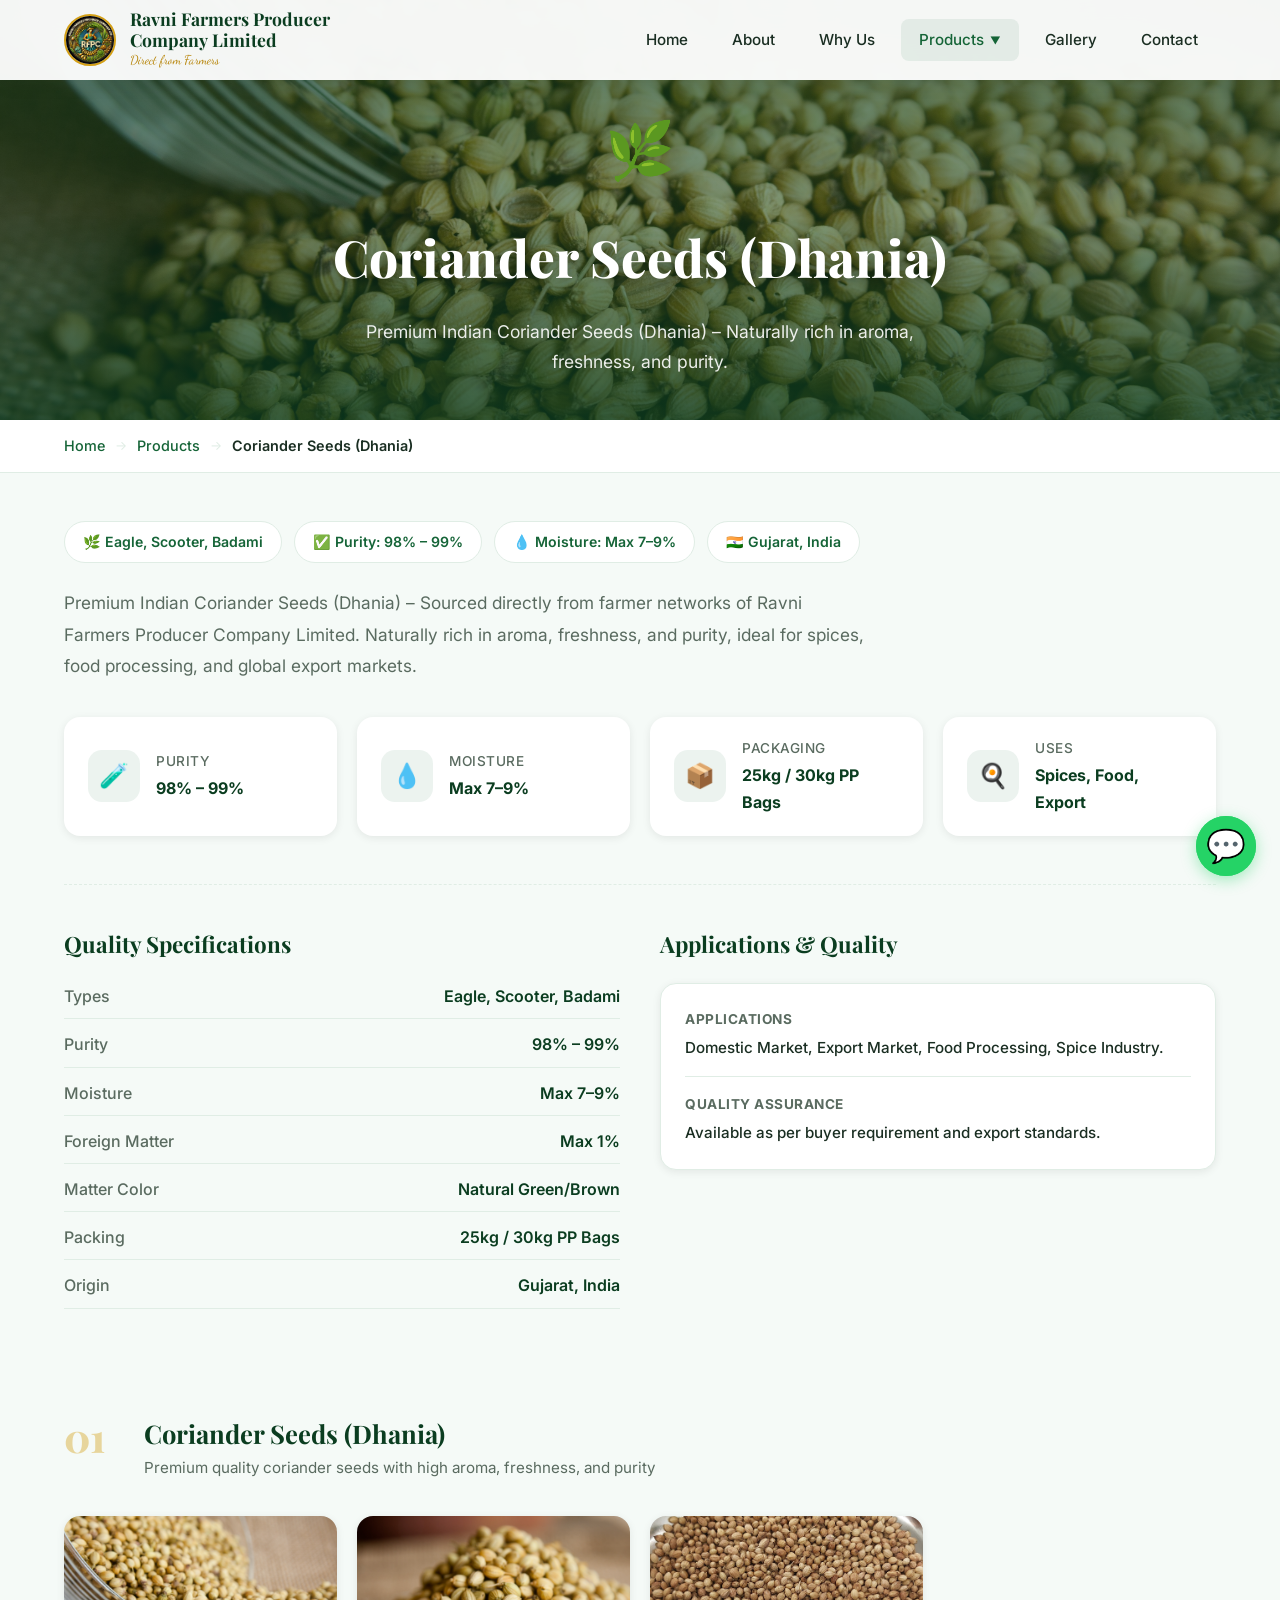
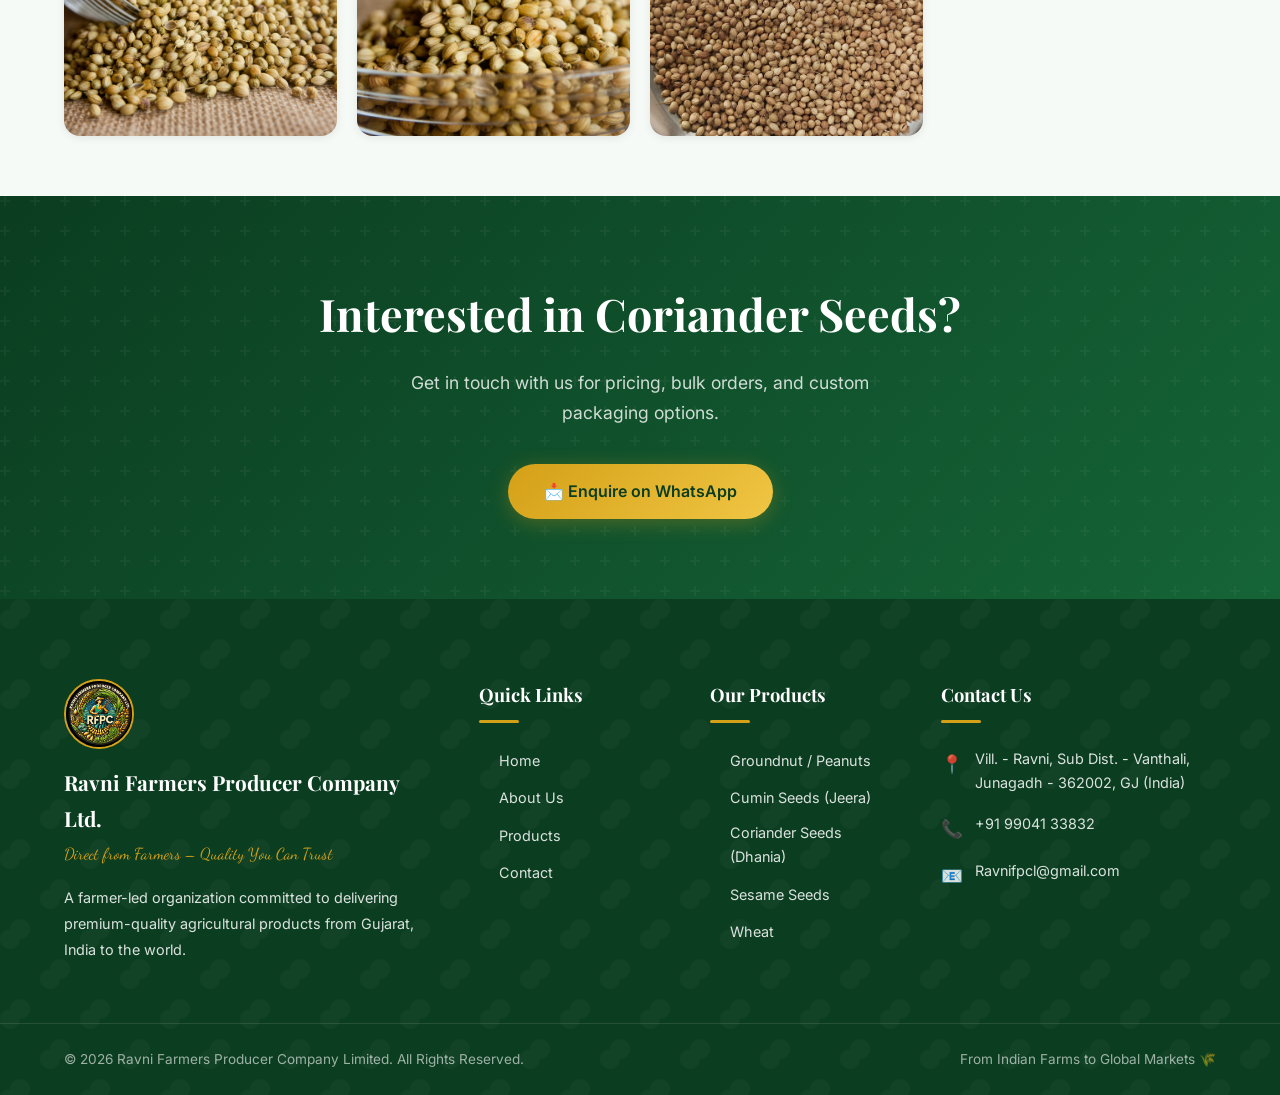
==== products/coriander-seeds.html @ 1e661bf1 "Initial commit" ====
<!DOCTYPE html>
<html lang="en">
<head>
  <meta charset="UTF-8">
  <meta name="viewport" content="width=device-width, initial-scale=1.0">
  <meta name="description" content="Premium Indian Coriander Seeds (Dhania) from Ravni Farmers – Naturally rich in aroma, freshness, and purity. Sourced directly from trusted farmers.">
  <meta name="theme-color" content="#156437">
  <title>Coriander Seeds (Dhania) – RFPC | Ravni Farmers Producer Company</title>
  <link rel="icon" type="image/jpeg" href="../assets/logo.jpeg">
  <link rel="stylesheet" href="../style.css">
</head>
<body>
  <nav class="navbar product-page" id="navbar">
    <div class="container">
      <a href="../index.html" class="nav-brand">
        <img src="../assets/logo.jpeg" alt="RFPC Logo">
        <div class="nav-brand-text">
          <span class="nav-brand-name">Ravni Farmers Producer<br>Company Limited</span>
          <span class="nav-brand-tagline">Direct from Farmers</span>
        </div>
      </a>
      <div class="mobile-overlay"></div>
      <div class="nav-links">
        <a href="../index.html">Home</a>
        <a href="../index.html#about">About</a>
        <a href="../index.html#features">Why Us</a>
        <div class="nav-dropdown">
          <a href="../index.html#products" class="dropdown-trigger active">Products <span class="chevron">▼</span></a>
          <div class="dropdown-menu">
            <a href="groundnut.html">Groundnut / Peanuts</a>
            <a href="cumin-seeds.html">Cumin Seeds (Jeera)</a>
            <a href="coriander-seeds.html">Coriander Seeds (Dhania)</a>
            <a href="sesame-seeds-white.html">Sesame Seeds</a>
            <a href="wheat.html">Wheat</a>
          </div>
        </div>
        <a href="../index.html#gallery">Gallery</a>
        <a href="../index.html#contact">Contact</a>
      </div>
      <div class="hamburger" aria-label="Toggle navigation menu"><span></span><span></span><span></span></div>
    </div>
  </nav>

  <section class="product-hero">
    <img src="../assets/products/WEBSITE RFPC/CORIANDER SEEDS/coriander-166990.jpg" alt="Coriander Seeds">
    <div class="product-hero-overlay"></div>
    <div class="product-hero-content">
      <span class="product-hero-emoji">🌿</span>
      <h1>Coriander Seeds (Dhania)</h1>
      <p>Premium Indian Coriander Seeds (Dhania) – Naturally rich in aroma, freshness, and purity.</p>
    </div>
  </section>

  <div class="breadcrumb"><div class="container"><div class="breadcrumb-list"><a href="../index.html">Home</a><span class="separator">→</span><a href="../index.html#products">Products</a><span class="separator">→</span><span>Coriander Seeds (Dhania)</span></div></div></div>

  <section class="product-detail-info">
    <div class="container">
      <div class="product-detail-specs">
        <span class="spec-badge">🌿 Eagle, Scooter, Badami</span>
        <span class="spec-badge">✅ Purity: 98% – 99%</span>
        <span class="spec-badge">💧 Moisture: Max 7–9%</span>
        <span class="spec-badge">🇮🇳 Gujarat, India</span>
      </div>
      <p class="product-detail-desc">Premium Indian Coriander Seeds (Dhania) – Sourced directly from farmer networks of Ravni Farmers Producer Company Limited. Naturally rich in aroma, freshness, and purity, ideal for spices, food processing, and global export markets.</p>
      <div class="product-detail-meta">
        <div class="meta-item"><div class="meta-icon">🧪</div><div class="meta-text"><strong>Purity</strong><span>98% – 99%</span></div></div>
        <div class="meta-item"><div class="meta-icon">💧</div><div class="meta-text"><strong>Moisture</strong><span>Max 7–9%</span></div></div>
        <div class="meta-item"><div class="meta-icon">📦</div><div class="meta-text"><strong>Packaging</strong><span>25kg / 30kg PP Bags</span></div></div>
        <div class="meta-item"><div class="meta-icon">🍳</div><div class="meta-text"><strong>Uses</strong><span>Spices, Food, Export</span></div></div>
      </div>

      <div class="product-specs-details" style="margin-top: 48px; display: grid; grid-template-columns: repeat(auto-fit, minmax(300px, 1fr)); gap: 40px; border-top: 1.5px dashed var(--clr-cream-dark); padding-top: 40px;">
        <div>
          <h3 style="font-family: var(--ff-heading); color: var(--clr-primary-dark); margin-bottom: 20px; font-size: 1.4rem;">Quality Specifications</h3>
          <ul style="list-style: none; padding: 0; display: flex; flex-direction: column; gap: 12px;">
            <li style="display: flex; justify-content: space-between; border-bottom: 1px solid var(--clr-cream-dark); padding-bottom: 8px;">
              <span style="color: var(--clr-text-light); font-weight: 500;">Types</span>
              <span style="color: var(--clr-primary-dark); font-weight: 600;">Eagle, Scooter, Badami</span>
            </li>
            <li style="display: flex; justify-content: space-between; border-bottom: 1px solid var(--clr-cream-dark); padding-bottom: 8px;">
              <span style="color: var(--clr-text-light); font-weight: 500;">Purity</span>
              <span style="color: var(--clr-primary-dark); font-weight: 600;">98% – 99%</span>
            </li>
            <li style="display: flex; justify-content: space-between; border-bottom: 1px solid var(--clr-cream-dark); padding-bottom: 8px;">
              <span style="color: var(--clr-text-light); font-weight: 500;">Moisture</span>
              <span style="color: var(--clr-primary-dark); font-weight: 600;">Max 7–9%</span>
            </li>
            <li style="display: flex; justify-content: space-between; border-bottom: 1px solid var(--clr-cream-dark); padding-bottom: 8px;">
              <span style="color: var(--clr-text-light); font-weight: 500;">Foreign Matter</span>
              <span style="color: var(--clr-primary-dark); font-weight: 600;">Max 1%</span>
            </li>
            <li style="display: flex; justify-content: space-between; border-bottom: 1px solid var(--clr-cream-dark); padding-bottom: 8px;">
              <span style="color: var(--clr-text-light); font-weight: 500;">Matter Color</span>
              <span style="color: var(--clr-primary-dark); font-weight: 600;">Natural Green/Brown</span>
            </li>
            <li style="display: flex; justify-content: space-between; border-bottom: 1px solid var(--clr-cream-dark); padding-bottom: 8px;">
              <span style="color: var(--clr-text-light); font-weight: 500;">Packing</span>
              <span style="color: var(--clr-primary-dark); font-weight: 600;">25kg / 30kg PP Bags</span>
            </li>
            <li style="display: flex; justify-content: space-between; border-bottom: 1px solid var(--clr-cream-dark); padding-bottom: 8px;">
              <span style="color: var(--clr-text-light); font-weight: 500;">Origin</span>
              <span style="color: var(--clr-primary-dark); font-weight: 600;">Gujarat, India</span>
            </li>
          </ul>
        </div>
        <div>
          <h3 style="font-family: var(--ff-heading); color: var(--clr-primary-dark); margin-bottom: 20px; font-size: 1.4rem;">Applications & Quality</h3>
          <div style="background: var(--clr-white); border-radius: 16px; padding: 24px; box-shadow: var(--shadow-sm); border: 1px solid var(--clr-cream-dark); display: flex; flex-direction: column; gap: 16px;">
            <div>
              <strong style="display: block; font-size: 0.85rem; color: var(--clr-text-light); text-transform: uppercase; letter-spacing: 0.5px; margin-bottom: 6px;">Applications</strong>
              <p style="margin: 0; color: var(--clr-text); font-size: 0.95rem; line-height: 1.5; font-weight: 500;">
                Domestic Market, Export Market, Food Processing, Spice Industry.
              </p>
            </div>
            <div style="border-top: 1px solid var(--clr-cream-dark); padding-top: 16px;">
              <strong style="display: block; font-size: 0.85rem; color: var(--clr-text-light); text-transform: uppercase; letter-spacing: 0.5px; margin-bottom: 6px;">Quality Assurance</strong>
              <p style="margin: 0; color: var(--clr-text); font-size: 0.95rem; line-height: 1.5; font-weight: 500;">
                Available as per buyer requirement and export standards.
              </p>
            </div>
          </div>
        </div>
      </div>
    </div>
  </section>

  <div id="product-types">
    <section class="product-type-section">
      <div class="container">
        <div class="type-header"><div class="type-number">01</div><h3>Coriander Seeds (Dhania) <span>Premium quality coriander seeds with high aroma, freshness, and purity</span></h3></div>
        <div class="type-gallery">
          <div class="gallery-card" onclick="openLightbox(this)"><img src="../assets/products/WEBSITE RFPC/CORIANDER SEEDS/coriander-166990.jpg" alt="Coriander Seeds"><div class="gallery-card-overlay"><span>🔍 View</span></div></div>
          <div class="gallery-card" onclick="openLightbox(this)"><img src="../assets/products/WEBSITE RFPC/CORIANDER SEEDS/coriander-390708.jpg" alt="Coriander Seeds"><div class="gallery-card-overlay"><span>🔍 View</span></div></div>
          <div class="gallery-card" onclick="openLightbox(this)"><img src="../assets/products/WEBSITE RFPC/CORIANDER SEEDS/WhatsApp Image 2025-02-21 at 12.10.29_624143b9.jpg" alt="Coriander Seeds"><div class="gallery-card-overlay"><span>🔍 View</span></div></div>
        </div>
      </div>
    </section>
  </div>

  <section class="product-cta"><div class="container"><h2>Interested in Coriander Seeds?</h2><p>Get in touch with us for pricing, bulk orders, and custom packaging options.</p><a href="https://wa.me/919904133832?text=Hello%2C%0AI'm%20interested%20in%20Coriander%20Seeds.%0APlease%20share%20details.%0AThank%20you!" target="_blank" class="btn btn-gold">📩 Enquire on WhatsApp</a></div></section>

  <footer class="footer"><div class="footer-main"><div class="container"><div class="footer-grid"><div class="footer-brand"><img src="../assets/logo.jpeg" alt="RFPC Logo"><h3>Ravni Farmers Producer Company Ltd.</h3><p class="tagline">Direct from Farmers – Quality You Can Trust</p><p>A farmer-led organization committed to delivering premium-quality agricultural products from Gujarat, India to the world.</p></div><div><h4>Quick Links</h4><ul class="footer-links"><li><a href="../index.html">Home</a></li><li><a href="../index.html#about">About Us</a></li><li><a href="../index.html#products">Products</a></li><li><a href="../index.html#contact">Contact</a></li></ul></div>          <div>
            <h4>Our Products</h4>
            <ul class="footer-links">
              <li><a href="groundnut.html">Groundnut / Peanuts</a></li>
              <li><a href="cumin-seeds.html">Cumin Seeds (Jeera)</a></li>
              <li><a href="coriander-seeds.html">Coriander Seeds (Dhania)</a></li>
              <li><a href="sesame-seeds-white.html">Sesame Seeds</a></li>
              <li><a href="wheat.html">Wheat</a></li>
            </ul>
          </div><div><h4>Contact Us</h4><div class="footer-contact-item"><span class="emoji">📍</span><span>Vill. - Ravni, Sub Dist. - Vanthali,<br>Junagadh - 362002, GJ (India)</span></div><div class="footer-contact-item"><span class="emoji">📞</span><a href="tel:+919904133832">+91 99041 33832</a></div><div class="footer-contact-item"><span class="emoji">📧</span><a href="mailto:Ravnifpcl@gmail.com">Ravnifpcl@gmail.com</a></div></div></div></div></div><div class="footer-bottom"><div class="container"><p>© 2026 Ravni Farmers Producer Company Limited. All Rights Reserved.</p><div class="footer-bottom-links"><a href="../index.html">From Indian Farms to Global Markets 🌾</a></div></div></div></footer>

  <div class="whatsapp-float"><a href="https://wa.me/919904133832?text=Hello%2C%0AWelcome%20to%20RAVNI%20FARMERS%20PRODUCER%20COMPANY%20LIMITED%0AHow%20can%20i%20help%20you%3F" target="_blank" aria-label="Chat on WhatsApp"><span class="whatsapp-pulse"></span>💬<span class="tooltip">Chat with us on WhatsApp!</span></a></div>
  <button class="back-to-top" aria-label="Back to top">↑</button>
  <div class="lightbox" id="lightbox" onclick="closeLightbox(event)"><button class="lightbox-close" onclick="closeLightbox(event)">✕</button><img id="lightbox-img" src="" alt="Product Image"></div>
  <script src="../script.js"></script>
  <script>function openLightbox(card){const img=card.querySelector('img');document.getElementById('lightbox-img').src=img.src;document.getElementById('lightbox').classList.add('active');document.body.style.overflow='hidden';}function closeLightbox(e){if(e.target.id==='lightbox'||e.target.classList.contains('lightbox-close')){document.getElementById('lightbox').classList.remove('active');document.body.style.overflow='';}}document.addEventListener('keydown',(e)=>{if(e.key==='Escape'){document.getElementById('lightbox').classList.remove('active');document.body.style.overflow='';}});</script>
</body>
</html>
---- style.css ----
@import url('https://fonts.googleapis.com/css2?family=Playfair+Display:ital,wght@0,400;0,600;0,700;0,800;1,400;1,600&family=Inter:wght@300;400;500;600;700&family=Dancing+Script:wght@400;500;600;700&display=swap');

:root {

  --clr-primary: #156437;
  --clr-primary-dark: #0B3D20;
  --clr-primary-light: #2E8B57;

  --clr-secondary: #D4A017;
  --clr-secondary-dark: #B8860B;
  --clr-secondary-light: #F0C644;

  --clr-cream: #F5FAF7;
  --clr-cream-dark: #E0EDE5;
  --clr-brown: #3B4A3F;
  --clr-brown-light: #6B7F71;
  --clr-text: #1A2E22;
  --clr-text-light: #5A6B60;
  --clr-white: #ffffff;

  --grad-green: linear-gradient(135deg, #156437 0%, #2E8B57 50%, #3DAA6D 100%);
  --grad-gold: linear-gradient(135deg, #D4A017 0%, #F0C644 100%);
  --grad-hero: linear-gradient(180deg, rgba(5,30,15,0.55) 0%, rgba(5,30,15,0.18) 40%, rgba(5,30,15,0.60) 100%);
  --grad-dark: linear-gradient(135deg, #0B3D20 0%, #156437 100%);

  --shadow-sm: 0 2px 8px rgba(0, 0, 0, 0.08);
  --shadow-md: 0 4px 20px rgba(0, 0, 0, 0.12);
  --shadow-lg: 0 8px 40px rgba(0, 0, 0, 0.15);
  --shadow-gold: 0 4px 20px rgba(212, 160, 23, 0.3);

  --ff-heading: 'Playfair Display', Georgia, serif;
  --ff-body: 'Inter', system-ui, sans-serif;
  --ff-script: 'Dancing Script', cursive;

  --ease-out: cubic-bezier(0.25, 0.46, 0.45, 0.94);
  --ease-spring: cubic-bezier(0.68, -0.55, 0.27, 1.55);

  --section-py: 100px;
  --container-max: 1200px;
}

*,
*::before,
*::after {
  margin: 0;
  padding: 0;
  box-sizing: border-box;
}

html {
  scroll-behavior: smooth;
  scroll-padding-top: 80px;
}

body {
  font-family: var(--ff-body);
  color: var(--clr-text);
  background-color: var(--clr-cream);
  line-height: 1.7;
  overflow-x: hidden;
  -webkit-font-smoothing: antialiased;
}

img {
  max-width: 100%;
  display: block;
}

a {
  text-decoration: none;
  color: inherit;
}

ul {
  list-style: none;
}

.container {
  max-width: var(--container-max);
  margin: 0 auto;
  padding: 0 24px;
}

.section-label {
  font-family: var(--ff-script);
  font-size: 1.25rem;
  color: var(--clr-secondary-dark);
  display: block;
  margin-bottom: 8px;
  letter-spacing: 1px;
}

.section-title {
  font-family: var(--ff-heading);
  font-size: clamp(2rem, 4vw, 3rem);
  color: var(--clr-primary-dark);
  line-height: 1.2;
  margin-bottom: 16px;
}

.section-subtitle {
  font-size: 1.1rem;
  color: var(--clr-text-light);
  max-width: 650px;
  margin: 0 auto 48px;
}

.text-center {
  text-align: center;
}

.btn {
  display: inline-flex;
  align-items: center;
  gap: 10px;
  padding: 14px 36px;
  border-radius: 50px;
  font-family: var(--ff-body);
  font-weight: 600;
  font-size: 1rem;
  cursor: pointer;
  border: none;
  transition: all 0.4s var(--ease-out);
  position: relative;
  overflow: hidden;
}

.btn::before {
  content: '';
  position: absolute;
  inset: 0;
  background: rgba(255, 255, 255, 0.15);
  transform: translateX(-100%);
  transition: transform 0.5s var(--ease-out);
}

.btn:hover::before {
  transform: translateX(0);
}

.btn-primary {
  background: var(--grad-green);
  color: var(--clr-white);
  box-shadow: 0 4px 15px rgba(21, 100, 55, 0.35);
}

.btn-primary:hover {
  transform: translateY(-3px);
  box-shadow: 0 8px 25px rgba(21, 100, 55, 0.45);
}

.btn-secondary {
  background: transparent;
  color: var(--clr-white);
  border: 2px solid rgba(255, 255, 255, 0.8);
}

.btn-secondary:hover {
  background: var(--clr-white);
  color: var(--clr-primary);
  transform: translateY(-3px);
}

.btn-gold {
  background: var(--grad-gold);
  color: var(--clr-primary-dark);
  box-shadow: var(--shadow-gold);
}

.btn-gold:hover {
  transform: translateY(-3px);
  box-shadow: 0 8px 30px rgba(212, 160, 23, 0.5);
}

@keyframes fadeInUp {
  from { opacity: 0; transform: translateY(40px); }
  to { opacity: 1; transform: translateY(0); }
}

@keyframes fadeInLeft {
  from { opacity: 0; transform: translateX(-40px); }
  to { opacity: 1; transform: translateX(0); }
}

@keyframes fadeInRight {
  from { opacity: 0; transform: translateX(40px); }
  to { opacity: 1; transform: translateX(0); }
}

@keyframes scaleIn {
  from { opacity: 0; transform: scale(0.85); }
  to { opacity: 1; transform: scale(1); }
}

@keyframes float {
  0%, 100% { transform: translateY(0); }
  50% { transform: translateY(-10px); }
}

@keyframes shimmer {
  0% { left: -100%; }
  100% { left: 200%; }
}

@keyframes pulse {
  0%, 100% { transform: scale(1); }
  50% { transform: scale(1.05); }
}

@keyframes slideDown {
  from { opacity: 0; transform: translateY(-20px); }
  to { opacity: 1; transform: translateY(0); }
}

@keyframes grain {
  0% { background-position: 0 0; }
  100% { background-position: 200px 200px; }
}

.reveal {
  opacity: 0;
  transform: translateY(40px);
  transition: all 0.8s var(--ease-out);
}

.reveal.active {
  opacity: 1;
  transform: translateY(0);
}

.reveal-left {
  opacity: 0;
  transform: translateX(-40px);
  transition: all 0.8s var(--ease-out);
}

.reveal-left.active {
  opacity: 1;
  transform: translateX(0);
}

.reveal-right {
  opacity: 0;
  transform: translateX(40px);
  transition: all 0.8s var(--ease-out);
}

.reveal-right.active {
  opacity: 1;
  transform: translateX(0);
}

#preloader {
  position: fixed;
  inset: 0;
  background: var(--clr-cream);
  display: flex;
  flex-direction: column;
  align-items: center;
  justify-content: center;
  z-index: 10000;
  transition: opacity 0.6s, visibility 0.6s;
}

#preloader.hidden {
  opacity: 0;
  visibility: hidden;
}

.preloader-logo {
  width: 100px;
  height: 100px;
  border-radius: 50%;
  animation: pulse 1.5s infinite;
  margin-bottom: 24px;
}

.preloader-text {
  font-family: var(--ff-heading);
  color: var(--clr-primary);
  font-size: 1.3rem;
  letter-spacing: 2px;
}

.preloader-bar {
  width: 200px;
  height: 4px;
  background: var(--clr-cream-dark);
  border-radius: 2px;
  margin-top: 16px;
  overflow: hidden;
}

.preloader-bar::after {
  content: '';
  display: block;
  width: 60%;
  height: 100%;
  background: var(--grad-green);
  border-radius: 2px;
  animation: loading 1.2s ease-in-out infinite;
}

@keyframes loading {
  0% { transform: translateX(-100%); }
  100% { transform: translateX(250%); }
}

.navbar {
  position: fixed;
  top: 0;
  left: 0;
  right: 0;
  z-index: 1000;
  padding: 16px 0;
  transition: all 0.4s var(--ease-out);
  background: transparent;
}

.navbar.scrolled {
  background: rgba(255, 255, 255, 0.95);
  backdrop-filter: blur(20px);
  -webkit-backdrop-filter: blur(20px);
  box-shadow: 0 2px 20px rgba(0, 0, 0, 0.08);
  padding: 8px 0;
}

.navbar .container {
  display: flex;
  align-items: center;
  justify-content: space-between;
}

.nav-brand {
  display: flex;
  align-items: center;
  gap: 14px;
  z-index: 2;
}

.nav-brand img {
  width: 52px;
  height: 52px;
  border-radius: 50%;
  border: 2px solid var(--clr-secondary);
  transition: transform 0.3s;
}

.nav-brand:hover img {
  transform: rotate(10deg) scale(1.05);
}

.nav-brand-text {
  display: flex;
  flex-direction: column;
}

.nav-brand-name {
  font-family: var(--ff-heading);
  font-weight: 700;
  font-size: 1.1rem;
  line-height: 1.2;
  color: var(--clr-white);
  transition: color 0.4s;
}

.navbar.scrolled .nav-brand-name {
  color: var(--clr-primary-dark);
}

.nav-brand-tagline {
  font-family: var(--ff-script);
  font-size: 0.8rem;
  color: var(--clr-secondary-light);
  transition: color 0.4s;
}

.navbar.scrolled .nav-brand-tagline {
  color: var(--clr-secondary-dark);
}

.nav-links {
  display: flex;
  align-items: center;
  gap: 8px;
}

.nav-links a {
  font-weight: 500;
  font-size: 0.95rem;
  padding: 8px 18px;
  border-radius: 8px;
  color: rgba(255, 255, 255, 0.9);
  transition: all 0.3s;
  position: relative;
}

.navbar.scrolled .nav-links a {
  color: var(--clr-text);
}

.nav-links a:hover,
.nav-links a.active {
  color: var(--clr-white);
  background: rgba(255, 255, 255, 0.15);
}

.navbar.scrolled .nav-links a:hover,
.navbar.scrolled .nav-links a.active {
  color: var(--clr-primary);
  background: rgba(21, 100, 55, 0.08);
}

/* Navigation Dropdown styling */
.nav-dropdown {
  position: relative;
  display: inline-block;
}

.nav-dropdown .dropdown-trigger {
  display: flex;
  align-items: center;
  gap: 6px;
  cursor: pointer;
}

.nav-dropdown .chevron {
  font-size: 0.65rem;
  transition: transform 0.3s var(--ease-out);
  display: inline-block;
  margin-top: 1px;
}

.nav-dropdown:hover .chevron {
  transform: rotate(180deg);
}

.dropdown-menu {
  position: absolute;
  top: 100%;
  left: 50%;
  transform: translateX(-50%) translateY(15px);
  background: var(--clr-white);
  min-width: 240px;
  border-radius: 12px;
  box-shadow: var(--shadow-lg);
  padding: 10px 8px;
  opacity: 0;
  visibility: hidden;
  pointer-events: none;
  transition: all 0.3s var(--ease-out);
  z-index: 1010;
  border: 1px solid var(--clr-cream-dark);
}

.dropdown-menu::before {
  content: '';
  position: absolute;
  top: -6px;
  left: 50%;
  transform: translateX(-50%) rotate(45deg);
  width: 10px;
  height: 10px;
  background: var(--clr-white);
  border-left: 1px solid var(--clr-cream-dark);
  border-top: 1px solid var(--clr-cream-dark);
}

.nav-dropdown:hover .dropdown-menu {
  opacity: 1;
  visibility: visible;
  pointer-events: auto;
  transform: translateX(-50%) translateY(6px);
}

.dropdown-menu a {
  display: block !important;
  width: 100% !important;
  padding: 10px 16px !important;
  color: var(--clr-text) !important;
  font-size: 0.9rem !important;
  font-weight: 500 !important;
  text-align: left !important;
  border-radius: 8px !important;
  background: transparent !important;
  transition: all 0.2s !important;
}

.dropdown-menu a:hover {
  color: var(--clr-primary) !important;
  background: rgba(21, 100, 55, 0.06) !important;
}

.nav-cta {
  margin-left: 8px;
}

.nav-cta .btn {
  padding: 10px 24px;
  font-size: 0.9rem;
}

.hamburger {
  display: none;
  flex-direction: column;
  gap: 6px;
  cursor: pointer;
  z-index: 2;
  padding: 8px;
}

.hamburger span {
  width: 28px;
  height: 2.5px;
  background: var(--clr-white);
  border-radius: 2px;
  transition: all 0.4s var(--ease-out);
}

.navbar.scrolled .hamburger span {
  background: var(--clr-primary-dark);
}

.hamburger.active span:nth-child(1) {
  transform: translateY(8.5px) rotate(45deg);
}

.hamburger.active span:nth-child(2) {
  opacity: 0;
  transform: translateX(-10px);
}

.hamburger.active span:nth-child(3) {
  transform: translateY(-8.5px) rotate(-45deg);
}

.hero {
  position: relative;
  height: 100vh;
  min-height: 700px;
  overflow: hidden;
}

.hero-slider {
  position: absolute;
  inset: 0;
}

.hero-slide {
  position: absolute;
  inset: 0;
  opacity: 0;
  transition: opacity 1.2s ease-in-out;
}

.hero-slide.active {
  opacity: 1;
}

.hero-slide img {
  width: 100%;
  height: 100%;
  object-fit: cover;
  transform: scale(1);
  transition: transform 8s ease-out;
}

.hero-slide.active img {
  transform: scale(1.08);
}

.hero-overlay {
  position: absolute;
  inset: 0;
  background: var(--grad-hero);
  z-index: 1;
}

.hero-overlay::after {
  content: '';
  position: absolute;
  inset: 0;
  opacity: 0.03;
  background-image: url("data:image/svg+xml,%3Csvg viewBox='0 0 256 256' xmlns='http://www.w3.org/2000/svg'%3E%3Cfilter id='noise'%3E%3CfeTurbulence type='fractalNoise' baseFrequency='0.9' numOctaves='4' stitchTiles='stitch'/%3E%3C/filter%3E%3Crect width='100%25' height='100%25' filter='url(%23noise)'/%3E%3C/svg%3E");
}

.hero-content {
  position: relative;
  z-index: 2;
  height: 100%;
  display: flex;
  flex-direction: column;
  align-items: center;
  justify-content: center;
  text-align: center;
  color: var(--clr-white);
  padding: 0 24px;
}

.hero-badge {
  display: inline-flex;
  align-items: center;
  gap: 8px;
  background: rgba(255, 255, 255, 0.12);
  backdrop-filter: blur(10px);
  padding: 8px 20px;
  border-radius: 50px;
  font-size: 0.9rem;
  font-weight: 500;
  margin-bottom: 28px;
  border: 1px solid rgba(255, 255, 255, 0.2);
  animation: fadeInUp 1s var(--ease-out) 0.3s both;
}

.hero-badge .dot {
  width: 8px;
  height: 8px;
  background: var(--clr-secondary);
  border-radius: 50%;
  animation: pulse 2s infinite;
}

.hero h1 {
  font-family: var(--ff-heading);
  font-size: clamp(2.5rem, 6vw, 4.5rem);
  font-weight: 800;
  line-height: 1.1;
  margin-bottom: 20px;
  animation: fadeInUp 1s var(--ease-out) 0.5s both;
  text-shadow: 2px 4px 12px rgba(0,0,0,0.3);
}

.hero h1 .highlight {
  color: var(--clr-secondary-light);
  display: block;
}

.hero-tagline {
  font-family: var(--ff-script);
  font-size: clamp(1.3rem, 3vw, 2rem);
  color: var(--clr-secondary-light);
  margin-bottom: 12px;
  animation: fadeInUp 1s var(--ease-out) 0.7s both;
}

.hero-desc {
  font-size: 1.15rem;
  max-width: 600px;
  margin: 0 auto 36px;
  opacity: 0.9;
  line-height: 1.7;
  animation: fadeInUp 1s var(--ease-out) 0.9s both;
}

.hero-buttons {
  display: flex;
  gap: 16px;
  flex-wrap: wrap;
  justify-content: center;
  animation: fadeInUp 1s var(--ease-out) 1.1s both;
}

.hero-dots {
  position: absolute;
  bottom: 40px;
  left: 50%;
  transform: translateX(-50%);
  display: flex;
  gap: 12px;
  z-index: 3;
}

.hero-dot {
  width: 12px;
  height: 12px;
  border-radius: 50%;
  background: rgba(255, 255, 255, 0.4);
  cursor: pointer;
  transition: all 0.4s;
  border: none;
}

.hero-dot.active {
  background: var(--clr-secondary);
  transform: scale(1.3);
  box-shadow: 0 0 12px rgba(212, 160, 23, 0.6);
}

.scroll-indicator {
  position: absolute;
  bottom: 90px;
  left: 50%;
  transform: translateX(-50%);
  z-index: 3;
  display: flex;
  flex-direction: column;
  align-items: center;
  gap: 8px;
  color: rgba(255, 255, 255, 0.7);
  font-size: 0.8rem;
  letter-spacing: 2px;
  text-transform: uppercase;
  animation: fadeInUp 1s var(--ease-out) 1.4s both;
}

.scroll-mouse {
  width: 26px;
  height: 42px;
  border: 2px solid rgba(255, 255, 255, 0.5);
  border-radius: 13px;
  position: relative;
}

.scroll-mouse::after {
  content: '';
  position: absolute;
  top: 8px;
  left: 50%;
  transform: translateX(-50%);
  width: 4px;
  height: 8px;
  background: var(--clr-secondary);
  border-radius: 2px;
  animation: scrollAnim 2s infinite;
}

@keyframes scrollAnim {
  0% { opacity: 1; transform: translateX(-50%) translateY(0); }
  100% { opacity: 0; transform: translateX(-50%) translateY(16px); }
}

.stats-bar {
  background: var(--clr-white);
  padding: 40px 0;
  margin-top: -60px;
  position: relative;
  z-index: 10;
  border-radius: 20px;
  max-width: 1000px;
  margin-left: auto;
  margin-right: auto;
  box-shadow: var(--shadow-lg);
}

.stats-grid {
  display: grid;
  grid-template-columns: repeat(4, 1fr);
  gap: 24px;
  text-align: center;
}

.stat-item {
  padding: 20px;
  position: relative;
}

.stat-item:not(:last-child)::after {
  content: '';
  position: absolute;
  right: 0;
  top: 20%;
  height: 60%;
  width: 1px;
  background: linear-gradient(to bottom, transparent, var(--clr-cream-dark), transparent);
}

.stat-icon {
  font-size: 2rem;
  margin-bottom: 8px;
  display: block;
}

.stat-number {
  font-family: var(--ff-heading);
  font-size: 2.5rem;
  font-weight: 800;
  color: var(--clr-primary);
  line-height: 1;
  margin-bottom: 4px;
}

.stat-label {
  font-size: 0.9rem;
  color: var(--clr-text-light);
  font-weight: 500;
}

.about {
  padding: var(--section-py) 0;
  background: var(--clr-cream);
  position: relative;
  overflow: hidden;
}

.about::before {
  content: '';
  position: absolute;
  top: -100px;
  right: -100px;
  width: 400px;
  height: 400px;
  background: radial-gradient(circle, rgba(212, 160, 23, 0.06) 0%, transparent 70%);
  border-radius: 50%;
}

.about-grid {
  display: grid;
  grid-template-columns: 1fr 1fr;
  gap: 60px;
  align-items: center;
}

.about-images {
  position: relative;
}

.about-img-main {
  border-radius: 20px;
  overflow: hidden;
  box-shadow: var(--shadow-lg);
  position: relative;
}

.about-img-main img {
  width: 100%;
  height: 400px;
  object-fit: cover;
  transition: transform 0.6s var(--ease-out);
}

.about-img-main:hover img {
  transform: scale(1.05);
}

.about-img-secondary {
  position: absolute;
  bottom: -30px;
  right: -30px;
  width: 200px;
  border-radius: 16px;
  overflow: hidden;
  box-shadow: var(--shadow-lg);
  border: 4px solid var(--clr-white);
}

.about-img-secondary img {
  width: 100%;
  height: 160px;
  object-fit: cover;
}

.about-badge {
  position: absolute;
  top: -20px;
  left: -20px;
  background: var(--grad-gold);
  color: var(--clr-primary-dark);
  padding: 16px 24px;
  border-radius: 16px;
  font-family: var(--ff-heading);
  font-weight: 700;
  font-size: 1.1rem;
  box-shadow: var(--shadow-gold);
  animation: float 4s ease-in-out infinite;
  z-index: 2;
}

.about-badge span {
  display: block;
  font-family: var(--ff-body);
  font-size: 0.75rem;
  font-weight: 500;
  margin-top: 2px;
}

.about-content .section-label {
  text-align: left;
}

.about-content .section-title {
  text-align: left;
}

.about-text {
  color: var(--clr-text-light);
  margin-bottom: 28px;
  font-size: 1.05rem;
}

.about-highlights {
  display: grid;
  grid-template-columns: 1fr 1fr;
  gap: 16px;
  margin-bottom: 36px;
}

.about-highlight-item {
  display: flex;
  align-items: center;
  gap: 12px;
  padding: 14px 16px;
  border-radius: 12px;
  background: var(--clr-white);
  box-shadow: var(--shadow-sm);
  transition: all 0.3s;
}

.about-highlight-item:hover {
  box-shadow: var(--shadow-md);
  transform: translateY(-2px);
}

.about-highlight-item .icon {
  width: 44px;
  height: 44px;
  border-radius: 10px;
  background: rgba(21, 100, 55, 0.08);
  display: flex;
  align-items: center;
  justify-content: center;
  font-size: 1.3rem;
  flex-shrink: 0;
}

.about-highlight-item .text {
  font-weight: 600;
  font-size: 0.9rem;
  color: var(--clr-text);
  line-height: 1.3;
}

.features {
  padding: var(--section-py) 0;
  background: var(--grad-dark);
  position: relative;
  overflow: hidden;
}

.features::before {
  content: '';
  position: absolute;
  inset: 0;
  opacity: 0.04;
  background-image: url("data:image/svg+xml,%3Csvg width='60' height='60' viewBox='0 0 60 60' xmlns='http://www.w3.org/2000/svg'%3E%3Cg fill='none' fill-rule='evenodd'%3E%3Cg fill='%23ffffff' fill-opacity='1'%3E%3Cpath d='M36 34v-4h-2v4h-4v2h4v4h2v-4h4v-2h-4zm0-30V0h-2v4h-4v2h4v4h2V6h4V4h-4zM6 34v-4H4v4H0v2h4v4h2v-4h4v-2H6zM6 4V0H4v4H0v2h4v4h2V6h4V4H6z'/%3E%3C/g%3E%3C/g%3E%3C/svg%3E");
}

.features .section-label {
  color: var(--clr-secondary-light);
}

.features .section-title {
  color: var(--clr-white);
}

.features .section-subtitle {
  color: rgba(255, 255, 255, 0.7);
}

.features-grid {
  display: grid;
  grid-template-columns: repeat(3, 1fr);
  gap: 28px;
}

.feature-card {
  background: rgba(255, 255, 255, 0.06);
  border: 1px solid rgba(255, 255, 255, 0.1);
  border-radius: 20px;
  padding: 40px 32px;
  backdrop-filter: blur(10px);
  transition: all 0.5s var(--ease-out);
  position: relative;
  overflow: hidden;
}

.feature-card::before {
  content: '';
  position: absolute;
  top: 0;
  left: -100%;
  width: 100%;
  height: 100%;
  background: linear-gradient(90deg, transparent, rgba(255, 255, 255, 0.05), transparent);
  transition: left 0.6s;
}

.feature-card:hover::before {
  left: 100%;
}

.feature-card:hover {
  background: rgba(255, 255, 255, 0.12);
  transform: translateY(-8px);
  border-color: rgba(212, 160, 23, 0.3);
  box-shadow: 0 20px 40px rgba(0, 0, 0, 0.3);
}

.feature-icon {
  width: 70px;
  height: 70px;
  border-radius: 18px;
  background: var(--grad-gold);
  color: var(--clr-primary-dark);
  display: flex;
  align-items: center;
  justify-content: center;
  font-size: 2rem;
  margin-bottom: 24px;
  box-shadow: 0 8px 16px rgba(212, 160, 23, 0.25);
  transition: transform 0.4s var(--ease-spring);
}

.feature-card:hover .feature-icon {
  transform: scale(1.1) rotate(5deg);
}

.feature-card h3 {
  font-family: var(--ff-heading);
  font-size: 1.3rem;
  color: var(--clr-white);
  margin-bottom: 12px;
}

.feature-card p {
  color: rgba(255, 255, 255, 0.7);
  font-size: 0.95rem;
  line-height: 1.7;
}

.products {
  padding: var(--section-py) 0;
  background: var(--clr-cream);
  position: relative;
}

.products-filter {
  display: flex;
  gap: 10px;
  justify-content: center;
  flex-wrap: wrap;
  margin-bottom: 48px;
}

.filter-btn {
  padding: 8px 22px;
  border-radius: 50px;
  border: 2px solid var(--clr-cream-dark);
  background: var(--clr-white);
  font-family: var(--ff-body);
  font-weight: 500;
  font-size: 0.9rem;
  color: var(--clr-text-light);
  cursor: pointer;
  transition: all 0.3s;
}

.filter-btn:hover,
.filter-btn.active {
  background: var(--clr-primary);
  color: var(--clr-white);
  border-color: var(--clr-primary);
  box-shadow: 0 4px 12px rgba(21, 100, 55, 0.25);
}

.products-scroll-wrapper {
  overflow: hidden;
  position: relative;
  width: 100%;
  mask-image: linear-gradient(to right, transparent 0%, #000 4%, #000 96%, transparent 100%);
  -webkit-mask-image: linear-gradient(to right, transparent 0%, #000 4%, #000 96%, transparent 100%);
  padding: 10px 0 20px;
}

.products-grid {
  display: flex;
  gap: 28px;
  width: max-content;
  animation: productsScroll var(--scroll-duration, 90s) linear infinite;
  will-change: transform;
}

.products-scroll-wrapper:hover .products-grid {
  animation-play-state: paused;
}

.products-grid .product-card {
  flex: 0 0 300px;
  min-width: 300px;
  max-width: 300px;
}

@keyframes productsScroll {
  0% {
    transform: translateX(0);
  }
  100% {
    transform: translateX(-50%);
  }
}

.product-card {
  background: var(--clr-white);
  border-radius: 20px;
  overflow: hidden;
  box-shadow: var(--shadow-sm);
  transition: all 0.5s var(--ease-out);
  position: relative;
}

.product-card:hover {
  transform: translateY(-10px);
  box-shadow: var(--shadow-lg);
}

.product-img {
  position: relative;
  height: 240px;
  overflow: hidden;
}

.product-img img {
  width: 100%;
  height: 100%;
  object-fit: cover;
  transition: transform 0.6s var(--ease-out);
}

.product-card:hover .product-img img {
  transform: scale(1.1);
}

.product-tag {
  position: absolute;
  top: 16px;
  left: 16px;
  background: var(--grad-green);
  color: var(--clr-white);
  padding: 4px 14px;
  border-radius: 50px;
  font-size: 0.75rem;
  font-weight: 600;
  letter-spacing: 0.5px;
}

.product-organic {
  position: absolute;
  top: 16px;
  right: 16px;
  width: 40px;
  height: 40px;
  background: var(--clr-white);
  border-radius: 50%;
  display: flex;
  align-items: center;
  justify-content: center;
  font-size: 1.2rem;
  box-shadow: var(--shadow-sm);
}

.product-info {
  padding: 20px 24px;
  text-align: center;
}

.product-info h3 {
  font-family: var(--ff-heading);
  font-size: 1.15rem;
  color: var(--clr-primary-dark);
  margin-bottom: 16px;
}

.view-product-btn {
  display: inline-flex;
  align-items: center;
  gap: 8px;
  padding: 10px 24px;
  border-radius: 50px;
  background: linear-gradient(135deg, #2bcbba 0%, #156437 100%);
  color: var(--clr-white);
  font-size: 0.88rem;
  font-weight: 600;
  text-decoration: none;
  border: none;
  cursor: pointer;
  transition: all 0.3s;
  letter-spacing: 0.3px;
}

.view-product-btn:hover {
  box-shadow: 0 6px 18px rgba(43, 203, 186, 0.4);
  transform: translateY(-2px);
}

.view-product-btn svg {
  transition: transform 0.3s;
}

.view-product-btn:hover svg {
  transform: translateX(3px);
}

.product-info p {
  color: var(--clr-text-light);
  font-size: 0.9rem;
  margin-bottom: 16px;
  line-height: 1.6;
}

.product-specs {
  display: flex;
  gap: 8px;
  flex-wrap: wrap;
  margin-bottom: 16px;
}

.spec-tag {
  padding: 4px 12px;
  border-radius: 50px;
  background: rgba(21, 100, 55, 0.06);
  font-size: 0.78rem;
  font-weight: 500;
  color: var(--clr-primary);
}

.product-footer {
  display: flex;
  align-items: center;
  justify-content: space-between;
  padding-top: 16px;
  border-top: 1px solid var(--clr-cream-dark);
}

.product-footer .enquiry-btn {
  display: inline-flex;
  align-items: center;
  gap: 6px;
  padding: 8px 20px;
  border-radius: 50px;
  background: var(--grad-green);
  color: var(--clr-white);
  font-size: 0.85rem;
  font-weight: 600;
  border: none;
  cursor: pointer;
  transition: all 0.3s;
}

.product-footer .enquiry-btn:hover {
  box-shadow: 0 4px 12px rgba(21, 100, 55, 0.3);
  transform: translateY(-2px);
}

.product-footer .uses {
  font-size: 0.78rem;
  color: var(--clr-text-light);
  font-style: italic;
}

.mission-vision {
  padding: var(--section-py) 0;
  background: var(--clr-white);
  position: relative;
  overflow: hidden;
}

.mission-vision::before {
  content: '';
  position: absolute;
  bottom: -200px;
  left: -200px;
  width: 500px;
  height: 500px;
  background: radial-gradient(circle, rgba(21, 100, 55, 0.04) 0%, transparent 70%);
  border-radius: 50%;
}

.mv-grid {
  display: grid;
  grid-template-columns: 1fr 1fr;
  gap: 36px;
}

.mv-card {
  padding: 48px 40px;
  border-radius: 24px;
  position: relative;
  overflow: hidden;
  transition: all 0.5s var(--ease-out);
}

.mv-card.mission {
  background: var(--grad-dark);
  color: var(--clr-white);
}

.mv-card.vision {
  background: var(--clr-cream);
  border: 2px solid var(--clr-cream-dark);
}

.mv-card:hover {
  transform: translateY(-6px);
  box-shadow: var(--shadow-lg);
}

.mv-icon {
  width: 64px;
  height: 64px;
  border-radius: 16px;
  display: flex;
  align-items: center;
  justify-content: center;
  font-size: 2rem;
  margin-bottom: 24px;
}

.mv-card.mission .mv-icon {
  background: rgba(255, 255, 255, 0.1);
}

.mv-card.vision .mv-icon {
  background: rgba(21, 100, 55, 0.08);
}

.mv-card h3 {
  font-family: var(--ff-heading);
  font-size: 1.8rem;
  margin-bottom: 16px;
}

.mv-card.vision h3 {
  color: var(--clr-primary-dark);
}

.mv-card p {
  font-size: 1.05rem;
  line-height: 1.8;
  opacity: 0.9;
}

.mv-card.vision p {
  color: var(--clr-text-light);
}

.mv-quote {
  margin-top: 64px;
  text-align: center;
  padding: 48px;
  background: var(--clr-cream);
  border-radius: 24px;
  border: 2px solid var(--clr-cream-dark);
  position: relative;
}

.mv-quote::before {
  content: '"';
  position: absolute;
  top: -10px;
  left: 40px;
  font-family: var(--ff-heading);
  font-size: 6rem;
  color: var(--clr-secondary);
  opacity: 0.3;
  line-height: 1;
}

.mv-quote p {
  font-family: var(--ff-body);
  font-size: 1.4rem;
  font-style: italic;
  color: var(--clr-primary-dark);
  line-height: 1.6;
  max-width: 800px;
  margin: 0 auto;
}

.gallery {
  padding: var(--section-py) 0 60px;
  background: var(--clr-cream);
}

.gallery-grid {
  display: grid;
  grid-template-columns: repeat(auto-fill, minmax(280px, 1fr));
  grid-auto-flow: dense;
  gap: 20px;
}

.gallery-item {
  border-radius: 16px;
  overflow: hidden;
  position: relative;
  cursor: pointer;
  height: 240px;
}

.gallery-item img,
.gallery-item video {
  width: 100%;
  height: 100%;
  object-fit: cover;
  transition: transform 0.6s var(--ease-out);
}

.gallery-item:hover img {
  transform: scale(1.1);
}

.gallery-item::after {
  content: '';
  position: absolute;
  inset: 0;
  background: linear-gradient(to top, rgba(0,0,0,0.5) 0%, transparent 60%);
  opacity: 0;
  transition: opacity 0.4s;
}

.gallery-item:hover::after {
  opacity: 1;
}

.gallery-item:nth-child(7n+1) {
  grid-column: span 2;
  grid-row: span 2;
  height: 500px;
}

.gallery-item:nth-child(7n+4) {
  grid-column: span 1;
  grid-row: span 2;
  height: 500px;
}

.gallery-item:nth-child(7n+6) {
  grid-column: span 2;
  grid-row: span 1;
  height: 240px;
}

@media (max-width: 768px) {
  .gallery-grid {
    grid-template-columns: repeat(auto-fill, minmax(220px, 1fr));
    gap: 12px;
  }
  .gallery-item,
  .gallery-item:nth-child(7n+1),
  .gallery-item:nth-child(7n+4),
  .gallery-item:nth-child(7n+6) {
    grid-column: span 1 !important;
    grid-row: span 1 !important;
    height: 220px !important;
  }
}

.video-grid {
  display: grid;
  grid-template-columns: repeat(4, 1fr);
  gap: 20px;
  margin-top: 24px;
}

.video-card {
  border-radius: 16px;
  overflow: hidden;
  position: relative;
  height: 240px;
  background: var(--clr-primary-dark);
  box-shadow: var(--shadow-sm);
  transition: all 0.4s var(--ease-out);
}

.video-card:hover {
  transform: translateY(-6px);
  box-shadow: var(--shadow-lg);
}

.video-card video {
  width: 100%;
  height: 100%;
  object-fit: cover;
  background: #000;
}

@media (max-width: 992px) {
  .video-grid {
    grid-template-columns: repeat(2, 1fr);
    gap: 16px;
  }
  .video-card {
    height: 220px;
  }
}

@media (max-width: 576px) {
  .video-grid {
    grid-template-columns: 1fr;
    gap: 16px;
  }
  .video-card {
    height: 200px;
  }
}

.contact {
  padding: var(--section-py) 0;
  background: var(--clr-cream);
  position: relative;
}

.contact-header {
  margin-bottom: 60px;
}

.contact-wrapper {
  display: grid;
  grid-template-columns: 400px 1fr;
  gap: 0;
  background: var(--clr-white);
  border-radius: 24px;
  box-shadow: var(--shadow-lg);
  overflow: hidden;
}

.contact-info-panel {
  background: var(--grad-dark);
  color: var(--clr-white);
  padding: 50px 40px;
  display: flex;
  flex-direction: column;
  position: relative;
  overflow: hidden;
}

.contact-info-panel::before {
  content: '';
  position: absolute;
  top: -50px;
  right: -50px;
  width: 200px;
  height: 200px;
  background: rgba(255, 255, 255, 0.05);
  border-radius: 50%;
}

.contact-info-panel::after {
  content: '';
  position: absolute;
  bottom: -100px;
  left: -50px;
  width: 300px;
  height: 300px;
  background: rgba(255, 255, 255, 0.03);
  border-radius: 50%;
}

.contact-info-panel h3 {
  font-family: var(--ff-heading);
  font-size: 2rem;
  margin-bottom: 16px;
  position: relative;
  z-index: 1;
}

.contact-info-panel .info-desc {
  color: rgba(255, 255, 255, 0.8);
  font-size: 1rem;
  margin-bottom: 40px;
  position: relative;
  z-index: 1;
}

.contact-methods {
  display: flex;
  flex-direction: column;
  gap: 30px;
  margin-bottom: 50px;
  position: relative;
  z-index: 1;
}

.method-item {
  display: flex;
  align-items: flex-start;
  gap: 20px;
}

.method-icon {
  width: 48px;
  height: 48px;
  background: rgba(255, 255, 255, 0.1);
  border-radius: 12px;
  display: flex;
  align-items: center;
  justify-content: center;
  font-size: 1.2rem;
  flex-shrink: 0;
  transition: all 0.3s;
}

.method-item:hover .method-icon {
  background: var(--clr-secondary);
  color: var(--clr-white);
  transform: scale(1.05);
}

.method-text h4 {
  font-size: 1.1rem;
  font-weight: 600;
  margin-bottom: 4px;
}

.method-text p,
.method-text a {
  color: rgba(255, 255, 255, 0.8);
  font-size: 0.95rem;
  transition: color 0.3s;
}

.method-text a:hover {
  color: var(--clr-secondary);
}

.contact-social {
  margin-top: auto;
  position: relative;
  z-index: 1;
}

.contact-social h4 {
  font-size: 1rem;
  margin-bottom: 16px;
  color: rgba(255, 255, 255, 0.9);
}

.contact-social .social-links {
  display: flex;
  gap: 12px;
}

.contact-social .social-link {
  width: 44px;
  height: 44px;
  border-radius: 50%;
  background: rgba(255, 255, 255, 0.1);
  display: flex;
  align-items: center;
  justify-content: center;
  font-size: 1.2rem;
  transition: all 0.3s;
}

.contact-social .social-link:hover {
  background: var(--clr-secondary);
  transform: translateY(-4px);
}

.contact-form-panel {
  padding: 60px 50px;
  background: var(--clr-white);
}

.contact-form-panel h3 {
  font-family: var(--ff-heading);
  font-size: 2.2rem;
  color: var(--clr-primary-dark);
  margin-bottom: 30px;
}

.form-row {
  display: grid;
  grid-template-columns: 1fr 1fr;
  gap: 20px;
  margin-bottom: 20px;
}

.form-group {
  margin-bottom: 20px;
}

.form-group label {
  display: block;
  font-weight: 600;
  font-size: 0.95rem;
  color: var(--clr-text);
  margin-bottom: 10px;
}

.form-group input,
.form-group select,
.form-group textarea {
  width: 100%;
  padding: 16px 20px;
  border-radius: 12px;
  border: 1.5px solid var(--clr-cream-dark);
  background: var(--clr-cream);
  font-family: var(--ff-body);
  font-size: 1rem;
  color: var(--clr-text);
  transition: all 0.3s;
  outline: none;
}

.form-group input:focus,
.form-group select:focus,
.form-group textarea:focus {
  border-color: var(--clr-primary);
  background: var(--clr-white);
  box-shadow: 0 0 0 4px rgba(21, 100, 55, 0.08);
}

.form-group textarea {
  resize: vertical;
  min-height: 140px;
}

.form-submit {
  width: 20%;
  padding: 18px;
  font-size: 1.1rem;
  font-weight: 600;
  border-radius: 12px;
  margin-top: 10px;
}

.footer {
  background: var(--clr-primary-dark);
  color: rgba(255, 255, 255, 0.85);
  position: relative;
  overflow: hidden;
}

.footer::before {
  content: '';
  position: absolute;
  inset: 0;
  opacity: 0.03;
  background-image: url("data:image/svg+xml,%3Csvg width='80' height='80' viewBox='0 0 80 80' xmlns='http://www.w3.org/2000/svg'%3E%3Cg fill='none' fill-rule='evenodd'%3E%3Cg fill='%23ffffff' fill-opacity='1'%3E%3Cpath d='M50 50c0-5.523 4.477-10 10-10s10 4.477 10 10-4.477 10-10 10c0 5.523-4.477 10-10 10s-10-4.477-10-10 4.477-10 10-10zM10 10c0-5.523 4.477-10 10-10s10 4.477 10 10-4.477 10-10 10c0 5.523-4.477 10-10 10S0 25.523 0 20s4.477-10 10-10z'/%3E%3C/g%3E%3C/g%3E%3C/svg%3E");
}

.footer-main {
  padding: 80px 0 40px;
  position: relative;
}

.footer-grid {
  display: grid;
  grid-template-columns: 2fr 1fr 1fr 1.5fr;
  gap: 48px;
}

.footer-brand img {
  width: 70px;
  height: 70px;
  border-radius: 50%;
  border: 2px solid var(--clr-secondary);
  margin-bottom: 16px;
}

.footer-brand h3 {
  font-family: var(--ff-heading);
  font-size: 1.3rem;
  color: var(--clr-white);
  margin-bottom: 4px;
}

.footer-brand .tagline {
  font-family: var(--ff-script);
  color: var(--clr-secondary);
  font-size: 1rem;
  margin-bottom: 16px;
}

.footer-brand p {
  font-size: 0.9rem;
  line-height: 1.8;
  margin-bottom: 20px;
}

.footer h4 {
  font-family: var(--ff-heading);
  font-size: 1.15rem;
  color: var(--clr-white);
  margin-bottom: 24px;
  position: relative;
  padding-bottom: 12px;
}

.footer h4::after {
  content: '';
  position: absolute;
  bottom: 0;
  left: 0;
  width: 40px;
  height: 3px;
  background: var(--clr-secondary);
  border-radius: 2px;
}

.footer-links li {
  margin-bottom: 10px;
}

.footer-links a {
  font-size: 0.9rem;
  transition: all 0.3s;
  display: inline-flex;
  align-items: center;
  gap: 8px;
}

.footer-links a::before {
  content: '→';
  font-size: 0.8rem;
  opacity: 0;
  transform: translateX(-10px);
  transition: all 0.3s;
}

.footer-links a:hover::before {
  opacity: 1;
  transform: translateX(0);
}

.footer-links a:hover {
  color: var(--clr-secondary);
  padding-left: 4px;
}

.footer-contact-item {
  display: flex;
  align-items: flex-start;
  gap: 12px;
  margin-bottom: 16px;
  font-size: 0.9rem;
}

.footer-contact-item .emoji {
  font-size: 1.1rem;
  flex-shrink: 0;
  margin-top: 2px;
}

.footer-contact-item a {
  transition: color 0.3s;
}

.footer-contact-item a:hover {
  color: var(--clr-secondary);
}

.footer-bottom {
  border-top: 1px solid rgba(255, 255, 255, 0.1);
  padding: 24px 0;
  position: relative;
}

.footer-bottom .container {
  display: flex;
  align-items: center;
  justify-content: space-between;
  flex-wrap: wrap;
  gap: 16px;
}

.footer-bottom p {
  font-size: 0.85rem;
  color: rgba(255, 255, 255, 0.6);
}

.footer-bottom-links {
  display: flex;
  gap: 24px;
}

.footer-bottom-links a {
  font-size: 0.85rem;
  color: rgba(255, 255, 255, 0.6);
  transition: color 0.3s;
}

.footer-bottom-links a:hover {
  color: var(--clr-secondary);
}

.mobile-overlay {
  display: none;
}

@media (max-width: 992px) {
  :root {
    --section-py: 60px;
  }

  .section-title {
    font-size: 2.2rem;
  }

  .hamburger {
    display: flex;
    z-index: 101;
  }

  .mobile-overlay {
    display: block;
    position: fixed;
    inset: 0;
    background: rgba(0, 0, 0, 0.6);
    opacity: 0;
    visibility: hidden;
    transition: all 0.4s var(--ease-out);
    z-index: 99;
  }

  .mobile-overlay.visible {
    opacity: 1;
    visibility: visible;
  }

  .nav-links {
    position: fixed;
    top: 0;
    right: -100%;
    width: 300px;
    max-width: 80vw;
    height: 100vh;
    background: var(--clr-primary-dark);
    flex-direction: column;
    padding: 100px 30px;
    transition: right 0.4s var(--ease-out);
    align-items: flex-start;
    box-shadow: -10px 0 30px rgba(0,0,0,0.1);
    z-index: 100;
  }

  .nav-links.open {
    right: 0;
  }

  .nav-links a {
    font-size: 1.1rem;
    padding: 12px 20px;
    width: 100%;
    color: var(--clr-white) !important;
  }

  .navbar.scrolled .nav-links a {
    color: var(--clr-white) !important;
  }

  .navbar.scrolled .nav-links a:hover,
  .navbar.scrolled .nav-links a.active,
  .nav-links a:hover,
  .nav-links a.active {
    background: rgba(255, 255, 255, 0.15);
  }

  /* Mobile Dropdown styles */
  .nav-dropdown {
    width: 100%;
  }

  .nav-dropdown .dropdown-trigger {
    width: 100%;
    justify-content: space-between;
  }

  .nav-dropdown.open .chevron {
    transform: rotate(180deg);
  }

  .dropdown-menu {
    position: static;
    transform: none;
    opacity: 1;
    visibility: visible;
    pointer-events: auto;
    background: rgba(255, 255, 255, 0.05);
    border: none;
    box-shadow: none;
    padding: 0 0 0 15px;
    max-height: 0;
    overflow: hidden;
    min-width: 100%;
    border-radius: 0;
    transition: max-height 0.35s var(--ease-out);
  }

  .dropdown-menu::before {
    display: none;
  }

  .nav-dropdown.open .dropdown-menu {
    max-height: 350px;
    margin-top: 5px;
    margin-bottom: 5px;
  }

  .dropdown-menu a {
    color: rgba(255, 255, 255, 0.8) !important;
    padding: 10px 20px !important;
    font-size: 1rem !important;
  }

  .dropdown-menu a:hover {
    color: var(--clr-secondary-light) !important;
    background: transparent !important;
  }

  .stats-grid {
    grid-template-columns: repeat(2, 1fr);
  }

  .stat-item:not(:last-child)::after {
    display: none;
  }

  .about-grid {
    grid-template-columns: 1fr;
    gap: 40px;
  }

  .features-grid {
    grid-template-columns: repeat(2, 1fr);
  }

  .mv-grid {
    grid-template-columns: 1fr;
  }

  .contact-wrapper {
    grid-template-columns: 1fr;
  }

  .contact-info-panel::before,
  .contact-info-panel::after {
    display: none;
  }

  .footer-grid {
    grid-template-columns: repeat(2, 1fr);
    gap: 32px;
  }
}

@media (max-width: 768px) {

  .hero-buttons {
    flex-direction: column;
    width: 100%;
    padding: 0 20px;
  }

  .hero-buttons .btn {
    width: 100%;
    justify-content: center;
  }

  .stats-bar {
    margin-top: 0;
    border-radius: 0;
    padding: 30px 0;
  }

  .stats-grid {
    grid-template-columns: 1fr;
  }

  .features-grid {
    grid-template-columns: 1fr;
  }

  .filter-btn {
    padding: 6px 16px;
    font-size: 0.85rem;
  }

  .form-row {
    grid-template-columns: 1fr;
  }

  .form-submit {
    width: 100%;
  }

  .footer-grid {
    grid-template-columns: 1fr;
    gap: 32px;
  }

  .footer-bottom .container {
    flex-direction: column;
    text-align: center;
  }

  .footer-bottom-links {
    justify-content: center;
    flex-wrap: wrap;
    margin-top: 16px;
  }

  .about-img-main img {
    height: 300px;
  }

  .about-img-secondary {
    width: 140px;
    bottom: -20px;
    right: -10px;
  }

  .about-img-secondary img {
    height: 120px;
  }
}

@media (max-width: 480px) {
  .section-title {
    font-size: 1.8rem;
  }

  .hero h1 {
    font-size: 2.2rem;
  }

  .hero-desc {
    font-size: 1rem;
  }

  .nav-brand img {
    width: 40px;
    height: 40px;
  }

  .nav-brand-text {
    max-width: 160px;
  }

  .nav-brand-name {
    font-size: 0.85rem;
  }

  .nav-brand-tagline {
    font-size: 0.65rem;
  }

  .contact-form-panel {
    padding: 40px 20px;
  }

  .mv-card {
    padding: 30px 20px;
  }

  .scroll-indicator {
    display: none;
  }

  .hero-dots {
    bottom: 20px;
  }
}

.whatsapp-float {
  position: fixed;
  bottom: 24px;
  right: 24px;
  z-index: 1000;
  display: flex;
  align-items: center;
  justify-content: center;
}

.whatsapp-float a {
  background-color: #25d366;
  color: white;
  width: 60px;
  height: 60px;
  border-radius: 50%;
  display: flex;
  align-items: center;
  justify-content: center;
  font-size: 32px;
  box-shadow: 0 4px 15px rgba(37, 211, 102, 0.4);
  position: relative;
  transition: transform 0.3s cubic-bezier(0.175, 0.885, 0.32, 1.275);
  text-decoration: none;
}

.whatsapp-float a:hover {
  transform: scale(1.1) rotate(-5deg);
}

.whatsapp-pulse {
  position: absolute;
  width: 100%;
  height: 100%;
  background-color: #25d366;
  border-radius: 50%;
  z-index: -1;
  animation: pulse-ring 2s infinite cubic-bezier(0.455, 0.03, 0.515, 0.955);
}

@keyframes pulse-ring {
  0% { transform: scale(1); opacity: 0.8; }
  100% { transform: scale(1.6); opacity: 0; }
}

.whatsapp-float .tooltip {
  position: absolute;
  right: 75px;
  background-color: rgba(0, 0, 0, 0.85);
  color: white;
  padding: 8px 14px;
  border-radius: 8px;
  font-size: 14px;
  font-weight: 500;
  opacity: 0;
  visibility: hidden;
  transition: 0.3s;
  white-space: nowrap;
  pointer-events: none;
  box-shadow: 0 4px 10px rgba(0,0,0,0.2);
}

.whatsapp-float .tooltip::after {
  content: '';
  position: absolute;
  top: 50%;
  right: -6px;
  transform: translateY(-50%);
  border-width: 6px 0 6px 6px;
  border-style: solid;
  border-color: transparent transparent transparent rgba(0, 0, 0, 0.85);
}

.whatsapp-float a:hover .tooltip {
  opacity: 1;
  visibility: visible;
}

.back-to-top {
  position: fixed;
  bottom: 100px;
  right: 28px;
  width: 52px;
  height: 52px;
  background: var(--grad-green);
  color: white;
  border: none;
  border-radius: 50%;
  font-size: 24px;
  display: flex;
  align-items: center;
  justify-content: center;
  cursor: pointer;
  z-index: 999;
  opacity: 0;
  visibility: hidden;
  transform: translateY(20px);
  transition: all 0.4s cubic-bezier(0.175, 0.885, 0.32, 1.275);
  box-shadow: 0 4px 15px rgba(21, 100, 55, 0.4);
}

.back-to-top.visible {
  opacity: 1;
  visibility: visible;
  transform: translateY(0);
}

.back-to-top:hover {
  transform: translateY(-5px);
  box-shadow: 0 6px 20px rgba(21, 100, 55, 0.6);
}

@media (max-width: 768px) {
  .whatsapp-float {
    bottom: 20px;
    right: 20px;
  }
  .whatsapp-float a {
    width: 54px;
    height: 54px;
    font-size: 28px;
  }
  .whatsapp-float .tooltip {
    display: none; 
  }
  .back-to-top {
    bottom: 86px;
    right: 22px;
    width: 48px;
    height: 48px;
    font-size: 20px;
  }
}

.navbar.product-page {
  background: rgba(255, 255, 255, 0.95);
  backdrop-filter: blur(20px);
  -webkit-backdrop-filter: blur(20px);
  box-shadow: 0 2px 20px rgba(0, 0, 0, 0.08);
  padding: 8px 0;
}

.navbar.product-page .nav-brand-name {
  color: var(--clr-primary-dark);
}

.navbar.product-page .nav-brand-tagline {
  color: var(--clr-secondary-dark);
}

.navbar.product-page .nav-links a {
  color: var(--clr-text);
}

.navbar.product-page .nav-links a:hover,
.navbar.product-page .nav-links a.active {
  color: var(--clr-primary);
  background: rgba(21, 100, 55, 0.08);
}

.navbar.product-page .hamburger span {
  background: var(--clr-primary-dark);
}

.product-hero {
  position: relative;
  height: 420px;
  overflow: hidden;
  display: flex;
  align-items: center;
  justify-content: center;
}

.product-hero > img {
  position: absolute;
  inset: 0;
  width: 100%;
  height: 100%;
  object-fit: cover;
  z-index: 0;
}

.product-hero-overlay {
  position: absolute;
  inset: 0;
  background: linear-gradient(180deg, rgba(11, 61, 32, 0.7) 0%, rgba(11, 61, 32, 0.5) 50%, rgba(11, 61, 32, 0.8) 100%);
  z-index: 1;
}

.product-hero-content {
  position: relative;
  z-index: 2;
  text-align: center;
  color: var(--clr-white);
  padding: 100px 24px 40px;
  max-width: 700px;
  animation: fadeInUp 0.8s var(--ease-out) both;
}

.product-hero-emoji {
  font-size: 3.5rem;
  display: block;
  margin-bottom: 16px;
  animation: float 3s ease-in-out infinite;
}

.product-hero-content h1 {
  font-family: var(--ff-heading);
  font-size: clamp(2rem, 5vw, 3.2rem);
  font-weight: 800;
  margin-bottom: 16px;
  text-shadow: 2px 4px 12px rgba(0, 0, 0, 0.3);
}

.product-hero-content p {
  font-size: 1.1rem;
  opacity: 0.9;
  line-height: 1.7;
  max-width: 550px;
  margin: 0 auto;
}

.breadcrumb {
  background: var(--clr-white);
  border-bottom: 1px solid var(--clr-cream-dark);
  padding: 14px 0;
}

.breadcrumb-list {
  display: flex;
  align-items: center;
  gap: 10px;
  font-size: 0.9rem;
  color: var(--clr-text-light);
  flex-wrap: wrap;
}

.breadcrumb-list a {
  color: var(--clr-primary);
  font-weight: 500;
  transition: color 0.3s;
}

.breadcrumb-list a:hover {
  color: var(--clr-secondary-dark);
}

.breadcrumb-list .separator {
  color: var(--clr-cream-dark);
  font-size: 0.8rem;
}

.breadcrumb-list span:last-child {
  color: var(--clr-text);
  font-weight: 600;
}

.product-detail-info {
  padding: 48px 0;
  background: var(--clr-cream);
}

.product-detail-specs {
  display: flex;
  gap: 12px;
  flex-wrap: wrap;
  margin-bottom: 24px;
}

.spec-badge {
  display: inline-flex;
  align-items: center;
  gap: 6px;
  padding: 8px 18px;
  border-radius: 50px;
  background: var(--clr-white);
  border: 1.5px solid var(--clr-cream-dark);
  font-size: 0.88rem;
  font-weight: 600;
  color: var(--clr-primary);
  transition: all 0.3s;
}

.spec-badge:hover {
  border-color: var(--clr-primary);
  background: rgba(21, 100, 55, 0.05);
  transform: translateY(-2px);
  box-shadow: var(--shadow-sm);
}

.product-detail-desc {
  font-size: 1.08rem;
  color: var(--clr-text-light);
  line-height: 1.8;
  max-width: 800px;
  margin-bottom: 36px;
}

.product-detail-meta {
  display: grid;
  grid-template-columns: repeat(auto-fit, minmax(200px, 1fr));
  gap: 20px;
}

.meta-item {
  display: flex;
  align-items: center;
  gap: 16px;
  padding: 20px 24px;
  background: var(--clr-white);
  border-radius: 16px;
  box-shadow: var(--shadow-sm);
  transition: all 0.4s var(--ease-out);
}

.meta-item:hover {
  transform: translateY(-4px);
  box-shadow: var(--shadow-md);
}

.meta-icon {
  width: 52px;
  height: 52px;
  border-radius: 14px;
  background: rgba(21, 100, 55, 0.08);
  display: flex;
  align-items: center;
  justify-content: center;
  font-size: 1.5rem;
  flex-shrink: 0;
}

.meta-text {
  display: flex;
  flex-direction: column;
}

.meta-text strong {
  font-size: 0.85rem;
  color: var(--clr-text-light);
  font-weight: 500;
  text-transform: uppercase;
  letter-spacing: 0.5px;
  margin-bottom: 2px;
}

.meta-text span {
  font-size: 1rem;
  font-weight: 700;
  color: var(--clr-primary-dark);
}

.product-type-section {
  padding: 60px 0;
  position: relative;
}

.product-type-section:nth-child(even) {
  background: var(--clr-white);
}

.product-type-section:nth-child(odd) {
  background: var(--clr-cream);
}

.type-header {
  display: flex;
  align-items: flex-start;
  gap: 20px;
  margin-bottom: 36px;
}

.type-number {
  font-family: var(--ff-heading);
  font-size: 2.5rem;
  font-weight: 800;
  color: var(--clr-secondary);
  line-height: 1;
  opacity: 0.4;
  flex-shrink: 0;
  min-width: 60px;
}

.type-header h3 {
  font-family: var(--ff-heading);
  font-size: 1.6rem;
  color: var(--clr-primary-dark);
  line-height: 1.3;
}

.type-header h3 span {
  display: block;
  font-family: var(--ff-body);
  font-size: 0.95rem;
  font-weight: 400;
  color: var(--clr-text-light);
  margin-top: 6px;
  line-height: 1.6;
}

.type-gallery {
  display: grid;
  grid-template-columns: repeat(auto-fill, minmax(220px, 1fr));
  gap: 20px;
}

.gallery-card {
  position: relative;
  border-radius: 16px;
  overflow: hidden;
  height: 220px;
  cursor: pointer;
  box-shadow: var(--shadow-sm);
  transition: all 0.5s var(--ease-out);
}

.gallery-card:hover {
  transform: translateY(-6px);
  box-shadow: var(--shadow-lg);
}

.gallery-card img {
  width: 100%;
  height: 100%;
  object-fit: cover;
  transition: transform 0.6s var(--ease-out);
}

.gallery-card:hover img {
  transform: scale(1.08);
}

.gallery-card-overlay {
  position: absolute;
  inset: 0;
  background: linear-gradient(to top, rgba(11, 61, 32, 0.6) 0%, transparent 50%);
  display: flex;
  align-items: flex-end;
  justify-content: center;
  padding: 16px;
  opacity: 0;
  transition: opacity 0.4s;
}

.gallery-card:hover .gallery-card-overlay {
  opacity: 1;
}

.gallery-card-overlay span {
  color: var(--clr-white);
  font-weight: 600;
  font-size: 0.9rem;
  background: rgba(255, 255, 255, 0.15);
  backdrop-filter: blur(8px);
  padding: 6px 16px;
  border-radius: 50px;
  border: 1px solid rgba(255, 255, 255, 0.3);
}

.product-cta {
  padding: 80px 0;
  background: var(--grad-dark);
  text-align: center;
  position: relative;
  overflow: hidden;
}

.product-cta::before {
  content: '';
  position: absolute;
  inset: 0;
  opacity: 0.04;
  background-image: url("data:image/svg+xml,%3Csvg width='60' height='60' viewBox='0 0 60 60' xmlns='http://www.w3.org/2000/svg'%3E%3Cg fill='none' fill-rule='evenodd'%3E%3Cg fill='%23ffffff' fill-opacity='1'%3E%3Cpath d='M36 34v-4h-2v4h-4v2h4v4h2v-4h4v-2h-4zm0-30V0h-2v4h-4v2h4v4h2V6h4V4h-4zM6 34v-4H4v4H0v2h4v4h2v-4h4v-2H6zM6 4V0H4v4H0v2h4v4h2V6h4V4H6z'/%3E%3C/g%3E%3C/g%3E%3C/svg%3E");
}

.product-cta h2 {
  font-family: var(--ff-heading);
  font-size: clamp(1.8rem, 4vw, 2.8rem);
  color: var(--clr-white);
  margin-bottom: 16px;
  position: relative;
}

.product-cta p {
  font-size: 1.1rem;
  color: rgba(255, 255, 255, 0.8);
  margin-bottom: 36px;
  max-width: 500px;
  margin-left: auto;
  margin-right: auto;
  position: relative;
}

.product-cta .btn {
  position: relative;
}

@media (max-width: 768px) {
  .product-hero {
    height: 320px;
  }

  .product-hero-content {
    padding: 80px 20px 30px;
  }

  .product-hero-emoji {
    font-size: 2.5rem;
  }

  .product-hero-content h1 {
    font-size: 1.8rem;
  }

  .product-detail-specs {
    gap: 8px;
  }

  .spec-badge {
    padding: 6px 14px;
    font-size: 0.82rem;
  }

  .product-detail-meta {
    grid-template-columns: 1fr;
  }

  .type-header {
    flex-direction: column;
    gap: 8px;
  }

  .type-number {
    font-size: 2rem;
    min-width: auto;
  }

  .type-header h3 {
    font-size: 1.3rem;
  }

  .type-gallery {
    grid-template-columns: repeat(auto-fill, minmax(160px, 1fr));
    gap: 12px;
  }

  .gallery-card {
    height: 180px;
  }

  .product-cta {
    padding: 60px 0;
  }

  .product-type-section {
    padding: 40px 0;
  }
}

@media (max-width: 480px) {
  .product-hero {
    height: 280px;
  }

  .product-hero-content h1 {
    font-size: 1.5rem;
  }

  .product-hero-content p {
    font-size: 0.95rem;
  }

  .type-gallery {
    grid-template-columns: 1fr 1fr;
    gap: 10px;
  }

  .gallery-card {
    height: 150px;
  }

  .meta-item {
    padding: 16px 18px;
  }
}

.lightbox {
  position: fixed;
  inset: 0;
  background: rgba(0, 0, 0, 0.9);
  display: flex;
  align-items: center;
  justify-content: center;
  z-index: 10000;
  opacity: 0;
  visibility: hidden;
  transition: all 0.4s ease;
}

.lightbox.active {
  opacity: 1;
  visibility: visible;
}

.lightbox img {
  max-width: 90%;
  max-height: 90vh;
  object-fit: contain;
  border-radius: 8px;
  box-shadow: 0 10px 40px rgba(0,0,0,0.5);
  transform: scale(0.9);
  transition: transform 0.4s ease;
}

.lightbox.active img {
  transform: scale(1);
}

.lightbox-close {
  position: absolute;
  top: 30px;
  right: 40px;
  background: none;
  border: none;
  color: white;
  font-size: 36px;
  cursor: pointer;
  transition: transform 0.3s;
  z-index: 10001;
}

.lightbox-close:hover {
  transform: scale(1.2);
}

@media (max-width: 768px) {
  .lightbox-close {
    top: 20px;
    right: 20px;
    font-size: 30px;
  }
}
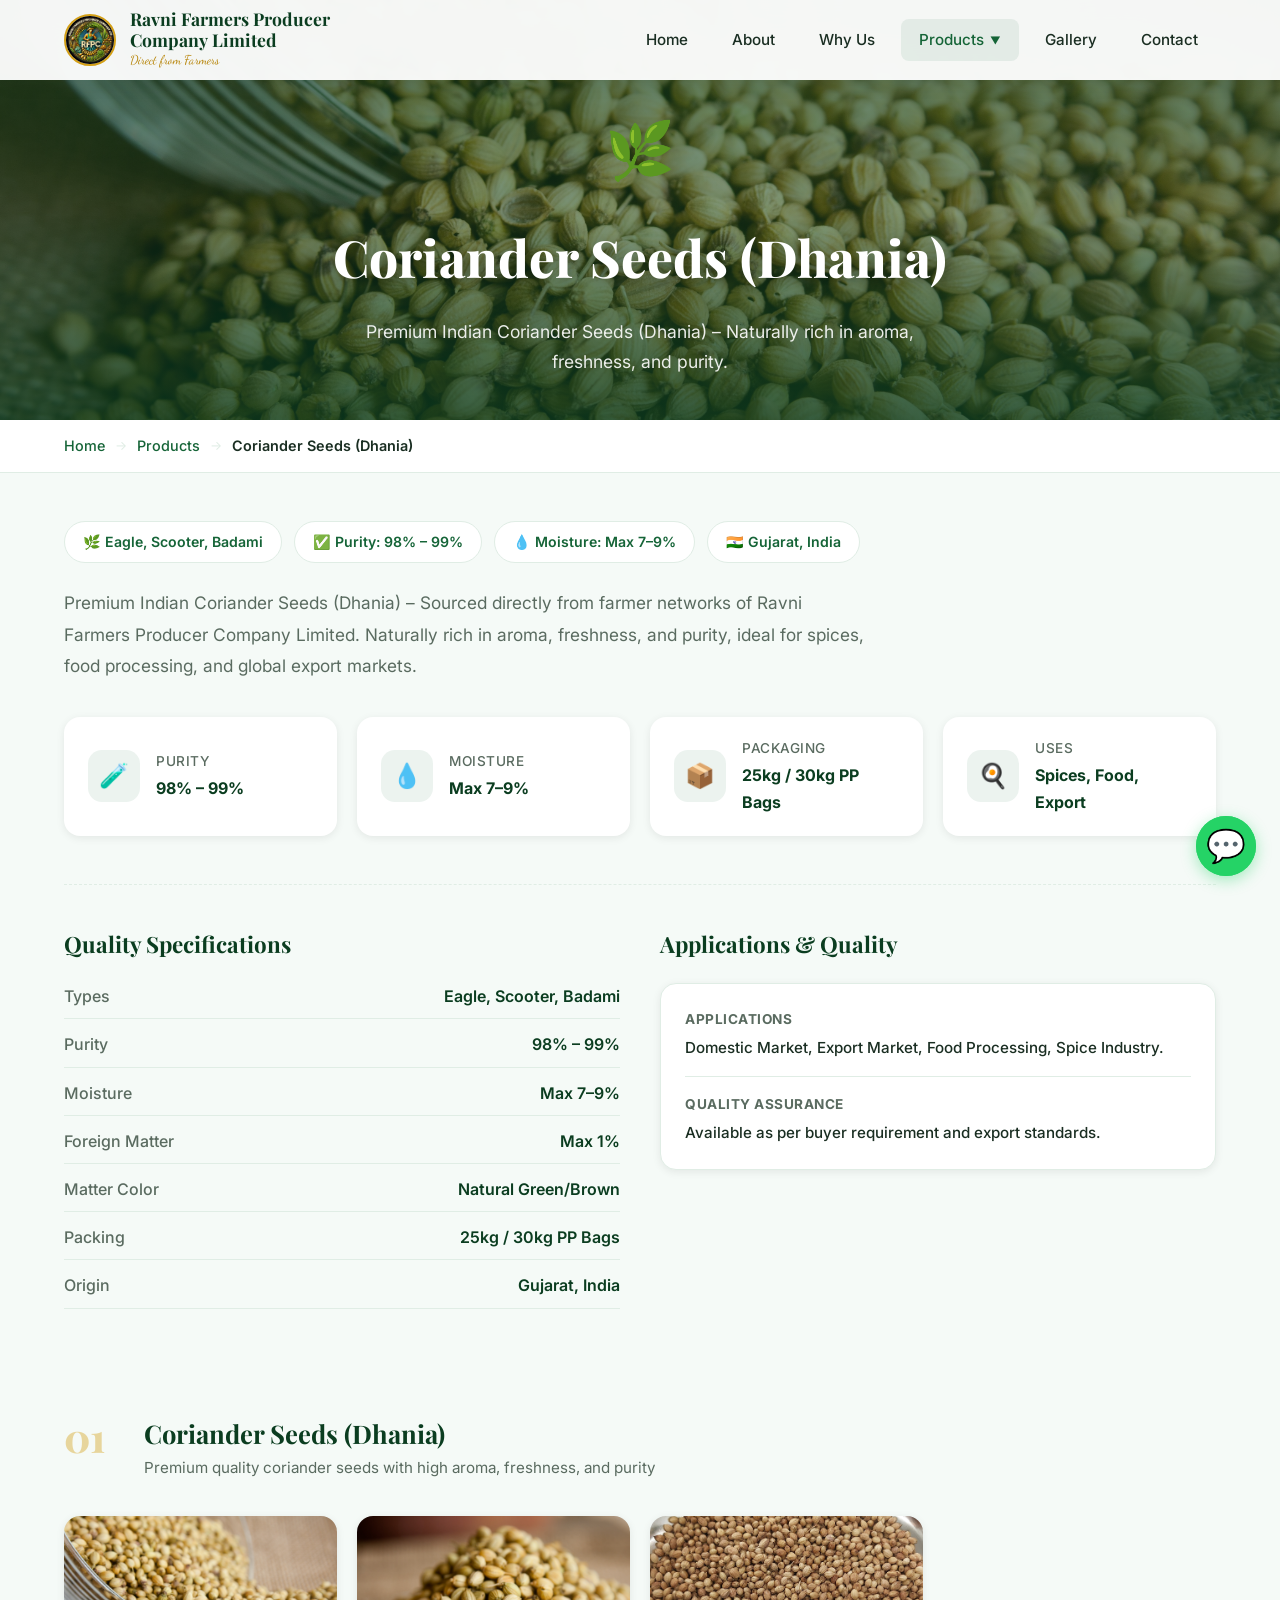
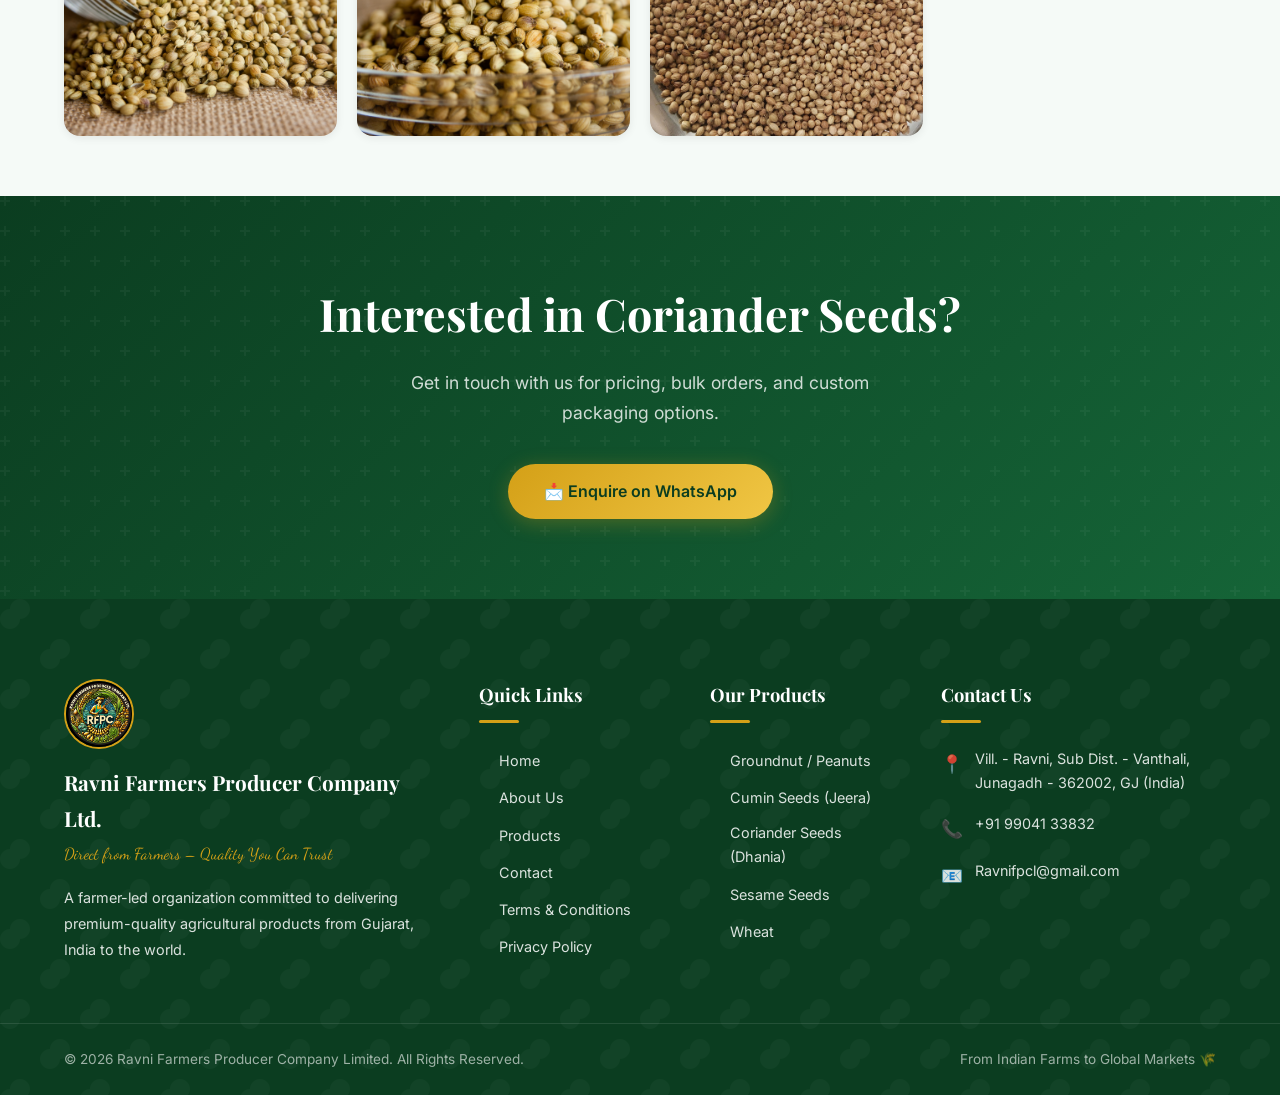
==== commit b05a93c9: "Add Terms & Privacy pages, fix mobile nav dropdown, full footer on legal pages - Add terms.html and " ====
--- a/products/coriander-seeds.html
+++ b/products/coriander-seeds.html
@@ -1,159 +1,159 @@
-<!DOCTYPE html>
-<html lang="en">
-<head>
-  <meta charset="UTF-8">
-  <meta name="viewport" content="width=device-width, initial-scale=1.0">
-  <meta name="description" content="Premium Indian Coriander Seeds (Dhania) from Ravni Farmers – Naturally rich in aroma, freshness, and purity. Sourced directly from trusted farmers.">
-  <meta name="theme-color" content="#156437">
-  <title>Coriander Seeds (Dhania) – RFPC | Ravni Farmers Producer Company</title>
-  <link rel="icon" type="image/jpeg" href="../assets/logo.jpeg">
-  <link rel="stylesheet" href="../style.css">
-</head>
-<body>
-  <nav class="navbar product-page" id="navbar">
-    <div class="container">
-      <a href="../index.html" class="nav-brand">
-        <img src="../assets/logo.jpeg" alt="RFPC Logo">
-        <div class="nav-brand-text">
-          <span class="nav-brand-name">Ravni Farmers Producer<br>Company Limited</span>
-          <span class="nav-brand-tagline">Direct from Farmers</span>
-        </div>
-      </a>
-      <div class="mobile-overlay"></div>
-      <div class="nav-links">
-        <a href="../index.html">Home</a>
-        <a href="../index.html#about">About</a>
-        <a href="../index.html#features">Why Us</a>
-        <div class="nav-dropdown">
-          <a href="../index.html#products" class="dropdown-trigger active">Products <span class="chevron">▼</span></a>
-          <div class="dropdown-menu">
-            <a href="groundnut.html">Groundnut / Peanuts</a>
-            <a href="cumin-seeds.html">Cumin Seeds (Jeera)</a>
-            <a href="coriander-seeds.html">Coriander Seeds (Dhania)</a>
-            <a href="sesame-seeds-white.html">Sesame Seeds</a>
-            <a href="wheat.html">Wheat</a>
-          </div>
-        </div>
-        <a href="../index.html#gallery">Gallery</a>
-        <a href="../index.html#contact">Contact</a>
-      </div>
-      <div class="hamburger" aria-label="Toggle navigation menu"><span></span><span></span><span></span></div>
-    </div>
-  </nav>
-
-  <section class="product-hero">
-    <img src="../assets/products/WEBSITE RFPC/CORIANDER SEEDS/coriander-166990.jpg" alt="Coriander Seeds">
-    <div class="product-hero-overlay"></div>
-    <div class="product-hero-content">
-      <span class="product-hero-emoji">🌿</span>
-      <h1>Coriander Seeds (Dhania)</h1>
-      <p>Premium Indian Coriander Seeds (Dhania) – Naturally rich in aroma, freshness, and purity.</p>
-    </div>
-  </section>
-
-  <div class="breadcrumb"><div class="container"><div class="breadcrumb-list"><a href="../index.html">Home</a><span class="separator">→</span><a href="../index.html#products">Products</a><span class="separator">→</span><span>Coriander Seeds (Dhania)</span></div></div></div>
-
-  <section class="product-detail-info">
-    <div class="container">
-      <div class="product-detail-specs">
-        <span class="spec-badge">🌿 Eagle, Scooter, Badami</span>
-        <span class="spec-badge">✅ Purity: 98% – 99%</span>
-        <span class="spec-badge">💧 Moisture: Max 7–9%</span>
-        <span class="spec-badge">🇮🇳 Gujarat, India</span>
-      </div>
-      <p class="product-detail-desc">Premium Indian Coriander Seeds (Dhania) – Sourced directly from farmer networks of Ravni Farmers Producer Company Limited. Naturally rich in aroma, freshness, and purity, ideal for spices, food processing, and global export markets.</p>
-      <div class="product-detail-meta">
-        <div class="meta-item"><div class="meta-icon">🧪</div><div class="meta-text"><strong>Purity</strong><span>98% – 99%</span></div></div>
-        <div class="meta-item"><div class="meta-icon">💧</div><div class="meta-text"><strong>Moisture</strong><span>Max 7–9%</span></div></div>
-        <div class="meta-item"><div class="meta-icon">📦</div><div class="meta-text"><strong>Packaging</strong><span>25kg / 30kg PP Bags</span></div></div>
-        <div class="meta-item"><div class="meta-icon">🍳</div><div class="meta-text"><strong>Uses</strong><span>Spices, Food, Export</span></div></div>
-      </div>
-
-      <div class="product-specs-details" style="margin-top: 48px; display: grid; grid-template-columns: repeat(auto-fit, minmax(300px, 1fr)); gap: 40px; border-top: 1.5px dashed var(--clr-cream-dark); padding-top: 40px;">
-        <div>
-          <h3 style="font-family: var(--ff-heading); color: var(--clr-primary-dark); margin-bottom: 20px; font-size: 1.4rem;">Quality Specifications</h3>
-          <ul style="list-style: none; padding: 0; display: flex; flex-direction: column; gap: 12px;">
-            <li style="display: flex; justify-content: space-between; border-bottom: 1px solid var(--clr-cream-dark); padding-bottom: 8px;">
-              <span style="color: var(--clr-text-light); font-weight: 500;">Types</span>
-              <span style="color: var(--clr-primary-dark); font-weight: 600;">Eagle, Scooter, Badami</span>
-            </li>
-            <li style="display: flex; justify-content: space-between; border-bottom: 1px solid var(--clr-cream-dark); padding-bottom: 8px;">
-              <span style="color: var(--clr-text-light); font-weight: 500;">Purity</span>
-              <span style="color: var(--clr-primary-dark); font-weight: 600;">98% – 99%</span>
-            </li>
-            <li style="display: flex; justify-content: space-between; border-bottom: 1px solid var(--clr-cream-dark); padding-bottom: 8px;">
-              <span style="color: var(--clr-text-light); font-weight: 500;">Moisture</span>
-              <span style="color: var(--clr-primary-dark); font-weight: 600;">Max 7–9%</span>
-            </li>
-            <li style="display: flex; justify-content: space-between; border-bottom: 1px solid var(--clr-cream-dark); padding-bottom: 8px;">
-              <span style="color: var(--clr-text-light); font-weight: 500;">Foreign Matter</span>
-              <span style="color: var(--clr-primary-dark); font-weight: 600;">Max 1%</span>
-            </li>
-            <li style="display: flex; justify-content: space-between; border-bottom: 1px solid var(--clr-cream-dark); padding-bottom: 8px;">
-              <span style="color: var(--clr-text-light); font-weight: 500;">Matter Color</span>
-              <span style="color: var(--clr-primary-dark); font-weight: 600;">Natural Green/Brown</span>
-            </li>
-            <li style="display: flex; justify-content: space-between; border-bottom: 1px solid var(--clr-cream-dark); padding-bottom: 8px;">
-              <span style="color: var(--clr-text-light); font-weight: 500;">Packing</span>
-              <span style="color: var(--clr-primary-dark); font-weight: 600;">25kg / 30kg PP Bags</span>
-            </li>
-            <li style="display: flex; justify-content: space-between; border-bottom: 1px solid var(--clr-cream-dark); padding-bottom: 8px;">
-              <span style="color: var(--clr-text-light); font-weight: 500;">Origin</span>
-              <span style="color: var(--clr-primary-dark); font-weight: 600;">Gujarat, India</span>
-            </li>
-          </ul>
-        </div>
-        <div>
-          <h3 style="font-family: var(--ff-heading); color: var(--clr-primary-dark); margin-bottom: 20px; font-size: 1.4rem;">Applications & Quality</h3>
-          <div style="background: var(--clr-white); border-radius: 16px; padding: 24px; box-shadow: var(--shadow-sm); border: 1px solid var(--clr-cream-dark); display: flex; flex-direction: column; gap: 16px;">
-            <div>
-              <strong style="display: block; font-size: 0.85rem; color: var(--clr-text-light); text-transform: uppercase; letter-spacing: 0.5px; margin-bottom: 6px;">Applications</strong>
-              <p style="margin: 0; color: var(--clr-text); font-size: 0.95rem; line-height: 1.5; font-weight: 500;">
-                Domestic Market, Export Market, Food Processing, Spice Industry.
-              </p>
-            </div>
-            <div style="border-top: 1px solid var(--clr-cream-dark); padding-top: 16px;">
-              <strong style="display: block; font-size: 0.85rem; color: var(--clr-text-light); text-transform: uppercase; letter-spacing: 0.5px; margin-bottom: 6px;">Quality Assurance</strong>
-              <p style="margin: 0; color: var(--clr-text); font-size: 0.95rem; line-height: 1.5; font-weight: 500;">
-                Available as per buyer requirement and export standards.
-              </p>
-            </div>
-          </div>
-        </div>
-      </div>
-    </div>
-  </section>
-
-  <div id="product-types">
-    <section class="product-type-section">
-      <div class="container">
-        <div class="type-header"><div class="type-number">01</div><h3>Coriander Seeds (Dhania) <span>Premium quality coriander seeds with high aroma, freshness, and purity</span></h3></div>
-        <div class="type-gallery">
-          <div class="gallery-card" onclick="openLightbox(this)"><img src="../assets/products/WEBSITE RFPC/CORIANDER SEEDS/coriander-166990.jpg" alt="Coriander Seeds"><div class="gallery-card-overlay"><span>🔍 View</span></div></div>
-          <div class="gallery-card" onclick="openLightbox(this)"><img src="../assets/products/WEBSITE RFPC/CORIANDER SEEDS/coriander-390708.jpg" alt="Coriander Seeds"><div class="gallery-card-overlay"><span>🔍 View</span></div></div>
-          <div class="gallery-card" onclick="openLightbox(this)"><img src="../assets/products/WEBSITE RFPC/CORIANDER SEEDS/WhatsApp Image 2025-02-21 at 12.10.29_624143b9.jpg" alt="Coriander Seeds"><div class="gallery-card-overlay"><span>🔍 View</span></div></div>
-        </div>
-      </div>
-    </section>
-  </div>
-
-  <section class="product-cta"><div class="container"><h2>Interested in Coriander Seeds?</h2><p>Get in touch with us for pricing, bulk orders, and custom packaging options.</p><a href="https://wa.me/919904133832?text=Hello%2C%0AI'm%20interested%20in%20Coriander%20Seeds.%0APlease%20share%20details.%0AThank%20you!" target="_blank" class="btn btn-gold">📩 Enquire on WhatsApp</a></div></section>
-
-  <footer class="footer"><div class="footer-main"><div class="container"><div class="footer-grid"><div class="footer-brand"><img src="../assets/logo.jpeg" alt="RFPC Logo"><h3>Ravni Farmers Producer Company Ltd.</h3><p class="tagline">Direct from Farmers – Quality You Can Trust</p><p>A farmer-led organization committed to delivering premium-quality agricultural products from Gujarat, India to the world.</p></div><div><h4>Quick Links</h4><ul class="footer-links"><li><a href="../index.html">Home</a></li><li><a href="../index.html#about">About Us</a></li><li><a href="../index.html#products">Products</a></li><li><a href="../index.html#contact">Contact</a></li></ul></div>          <div>
-            <h4>Our Products</h4>
-            <ul class="footer-links">
-              <li><a href="groundnut.html">Groundnut / Peanuts</a></li>
-              <li><a href="cumin-seeds.html">Cumin Seeds (Jeera)</a></li>
-              <li><a href="coriander-seeds.html">Coriander Seeds (Dhania)</a></li>
-              <li><a href="sesame-seeds-white.html">Sesame Seeds</a></li>
-              <li><a href="wheat.html">Wheat</a></li>
-            </ul>
-          </div><div><h4>Contact Us</h4><div class="footer-contact-item"><span class="emoji">📍</span><span>Vill. - Ravni, Sub Dist. - Vanthali,<br>Junagadh - 362002, GJ (India)</span></div><div class="footer-contact-item"><span class="emoji">📞</span><a href="tel:+919904133832">+91 99041 33832</a></div><div class="footer-contact-item"><span class="emoji">📧</span><a href="mailto:Ravnifpcl@gmail.com">Ravnifpcl@gmail.com</a></div></div></div></div></div><div class="footer-bottom"><div class="container"><p>© 2026 Ravni Farmers Producer Company Limited. All Rights Reserved.</p><div class="footer-bottom-links"><a href="../index.html">From Indian Farms to Global Markets 🌾</a></div></div></div></footer>
-
-  <div class="whatsapp-float"><a href="https://wa.me/919904133832?text=Hello%2C%0AWelcome%20to%20RAVNI%20FARMERS%20PRODUCER%20COMPANY%20LIMITED%0AHow%20can%20i%20help%20you%3F" target="_blank" aria-label="Chat on WhatsApp"><span class="whatsapp-pulse"></span>💬<span class="tooltip">Chat with us on WhatsApp!</span></a></div>
-  <button class="back-to-top" aria-label="Back to top">↑</button>
-  <div class="lightbox" id="lightbox" onclick="closeLightbox(event)"><button class="lightbox-close" onclick="closeLightbox(event)">✕</button><img id="lightbox-img" src="" alt="Product Image"></div>
-  <script src="../script.js"></script>
-  <script>function openLightbox(card){const img=card.querySelector('img');document.getElementById('lightbox-img').src=img.src;document.getElementById('lightbox').classList.add('active');document.body.style.overflow='hidden';}function closeLightbox(e){if(e.target.id==='lightbox'||e.target.classList.contains('lightbox-close')){document.getElementById('lightbox').classList.remove('active');document.body.style.overflow='';}}document.addEventListener('keydown',(e)=>{if(e.key==='Escape'){document.getElementById('lightbox').classList.remove('active');document.body.style.overflow='';}});</script>
-</body>
+<!DOCTYPE html>
+<html lang="en">
+<head>
+  <meta charset="UTF-8">
+  <meta name="viewport" content="width=device-width, initial-scale=1.0">
+  <meta name="description" content="Premium Indian Coriander Seeds (Dhania) from Ravni Farmers – Naturally rich in aroma, freshness, and purity. Sourced directly from trusted farmers.">
+  <meta name="theme-color" content="#156437">
+  <title>Coriander Seeds (Dhania) – RFPC | Ravni Farmers Producer Company</title>
+  <link rel="icon" type="image/jpeg" href="../assets/logo.jpeg">
+  <link rel="stylesheet" href="../style.css">
+</head>
+<body>
+  <nav class="navbar product-page" id="navbar">
+    <div class="container">
+      <a href="../index.html" class="nav-brand">
+        <img src="../assets/logo.jpeg" alt="RFPC Logo">
+        <div class="nav-brand-text">
+          <span class="nav-brand-name">Ravni Farmers Producer<br>Company Limited</span>
+          <span class="nav-brand-tagline">Direct from Farmers</span>
+        </div>
+      </a>
+      <div class="mobile-overlay"></div>
+      <div class="nav-links">
+        <a href="../index.html">Home</a>
+        <a href="../index.html#about">About</a>
+        <a href="../index.html#features">Why Us</a>
+        <div class="nav-dropdown">
+          <a href="../index.html#products" class="dropdown-trigger active">Products <span class="chevron">▼</span></a>
+          <div class="dropdown-menu">
+            <a href="groundnut.html">Groundnut / Peanuts</a>
+            <a href="cumin-seeds.html">Cumin Seeds (Jeera)</a>
+            <a href="coriander-seeds.html">Coriander Seeds (Dhania)</a>
+            <a href="sesame-seeds-white.html">Sesame Seeds</a>
+            <a href="wheat.html">Wheat</a>
+          </div>
+        </div>
+        <a href="../index.html#gallery">Gallery</a>
+        <a href="../index.html#contact">Contact</a>
+      </div>
+      <div class="hamburger" aria-label="Toggle navigation menu"><span></span><span></span><span></span></div>
+    </div>
+  </nav>
+
+  <section class="product-hero">
+    <img src="../assets/products/WEBSITE RFPC/CORIANDER SEEDS/coriander-166990.jpg" alt="Coriander Seeds">
+    <div class="product-hero-overlay"></div>
+    <div class="product-hero-content">
+      <span class="product-hero-emoji">🌿</span>
+      <h1>Coriander Seeds (Dhania)</h1>
+      <p>Premium Indian Coriander Seeds (Dhania) – Naturally rich in aroma, freshness, and purity.</p>
+    </div>
+  </section>
+
+  <div class="breadcrumb"><div class="container"><div class="breadcrumb-list"><a href="../index.html">Home</a><span class="separator">→</span><a href="../index.html#products">Products</a><span class="separator">→</span><span>Coriander Seeds (Dhania)</span></div></div></div>
+
+  <section class="product-detail-info">
+    <div class="container">
+      <div class="product-detail-specs">
+        <span class="spec-badge">🌿 Eagle, Scooter, Badami</span>
+        <span class="spec-badge">✅ Purity: 98% – 99%</span>
+        <span class="spec-badge">💧 Moisture: Max 7–9%</span>
+        <span class="spec-badge">🇮🇳 Gujarat, India</span>
+      </div>
+      <p class="product-detail-desc">Premium Indian Coriander Seeds (Dhania) – Sourced directly from farmer networks of Ravni Farmers Producer Company Limited. Naturally rich in aroma, freshness, and purity, ideal for spices, food processing, and global export markets.</p>
+      <div class="product-detail-meta">
+        <div class="meta-item"><div class="meta-icon">🧪</div><div class="meta-text"><strong>Purity</strong><span>98% – 99%</span></div></div>
+        <div class="meta-item"><div class="meta-icon">💧</div><div class="meta-text"><strong>Moisture</strong><span>Max 7–9%</span></div></div>
+        <div class="meta-item"><div class="meta-icon">📦</div><div class="meta-text"><strong>Packaging</strong><span>25kg / 30kg PP Bags</span></div></div>
+        <div class="meta-item"><div class="meta-icon">🍳</div><div class="meta-text"><strong>Uses</strong><span>Spices, Food, Export</span></div></div>
+      </div>
+
+      <div class="product-specs-details" style="margin-top: 48px; display: grid; grid-template-columns: repeat(auto-fit, minmax(300px, 1fr)); gap: 40px; border-top: 1.5px dashed var(--clr-cream-dark); padding-top: 40px;">
+        <div>
+          <h3 style="font-family: var(--ff-heading); color: var(--clr-primary-dark); margin-bottom: 20px; font-size: 1.4rem;">Quality Specifications</h3>
+          <ul style="list-style: none; padding: 0; display: flex; flex-direction: column; gap: 12px;">
+            <li style="display: flex; justify-content: space-between; border-bottom: 1px solid var(--clr-cream-dark); padding-bottom: 8px;">
+              <span style="color: var(--clr-text-light); font-weight: 500;">Types</span>
+              <span style="color: var(--clr-primary-dark); font-weight: 600;">Eagle, Scooter, Badami</span>
+            </li>
+            <li style="display: flex; justify-content: space-between; border-bottom: 1px solid var(--clr-cream-dark); padding-bottom: 8px;">
+              <span style="color: var(--clr-text-light); font-weight: 500;">Purity</span>
+              <span style="color: var(--clr-primary-dark); font-weight: 600;">98% – 99%</span>
+            </li>
+            <li style="display: flex; justify-content: space-between; border-bottom: 1px solid var(--clr-cream-dark); padding-bottom: 8px;">
+              <span style="color: var(--clr-text-light); font-weight: 500;">Moisture</span>
+              <span style="color: var(--clr-primary-dark); font-weight: 600;">Max 7–9%</span>
+            </li>
+            <li style="display: flex; justify-content: space-between; border-bottom: 1px solid var(--clr-cream-dark); padding-bottom: 8px;">
+              <span style="color: var(--clr-text-light); font-weight: 500;">Foreign Matter</span>
+              <span style="color: var(--clr-primary-dark); font-weight: 600;">Max 1%</span>
+            </li>
+            <li style="display: flex; justify-content: space-between; border-bottom: 1px solid var(--clr-cream-dark); padding-bottom: 8px;">
+              <span style="color: var(--clr-text-light); font-weight: 500;">Matter Color</span>
+              <span style="color: var(--clr-primary-dark); font-weight: 600;">Natural Green/Brown</span>
+            </li>
+            <li style="display: flex; justify-content: space-between; border-bottom: 1px solid var(--clr-cream-dark); padding-bottom: 8px;">
+              <span style="color: var(--clr-text-light); font-weight: 500;">Packing</span>
+              <span style="color: var(--clr-primary-dark); font-weight: 600;">25kg / 30kg PP Bags</span>
+            </li>
+            <li style="display: flex; justify-content: space-between; border-bottom: 1px solid var(--clr-cream-dark); padding-bottom: 8px;">
+              <span style="color: var(--clr-text-light); font-weight: 500;">Origin</span>
+              <span style="color: var(--clr-primary-dark); font-weight: 600;">Gujarat, India</span>
+            </li>
+          </ul>
+        </div>
+        <div>
+          <h3 style="font-family: var(--ff-heading); color: var(--clr-primary-dark); margin-bottom: 20px; font-size: 1.4rem;">Applications & Quality</h3>
+          <div style="background: var(--clr-white); border-radius: 16px; padding: 24px; box-shadow: var(--shadow-sm); border: 1px solid var(--clr-cream-dark); display: flex; flex-direction: column; gap: 16px;">
+            <div>
+              <strong style="display: block; font-size: 0.85rem; color: var(--clr-text-light); text-transform: uppercase; letter-spacing: 0.5px; margin-bottom: 6px;">Applications</strong>
+              <p style="margin: 0; color: var(--clr-text); font-size: 0.95rem; line-height: 1.5; font-weight: 500;">
+                Domestic Market, Export Market, Food Processing, Spice Industry.
+              </p>
+            </div>
+            <div style="border-top: 1px solid var(--clr-cream-dark); padding-top: 16px;">
+              <strong style="display: block; font-size: 0.85rem; color: var(--clr-text-light); text-transform: uppercase; letter-spacing: 0.5px; margin-bottom: 6px;">Quality Assurance</strong>
+              <p style="margin: 0; color: var(--clr-text); font-size: 0.95rem; line-height: 1.5; font-weight: 500;">
+                Available as per buyer requirement and export standards.
+              </p>
+            </div>
+          </div>
+        </div>
+      </div>
+    </div>
+  </section>
+
+  <div id="product-types">
+    <section class="product-type-section">
+      <div class="container">
+        <div class="type-header"><div class="type-number">01</div><h3>Coriander Seeds (Dhania) <span>Premium quality coriander seeds with high aroma, freshness, and purity</span></h3></div>
+        <div class="type-gallery">
+          <div class="gallery-card" onclick="openLightbox(this)"><img src="../assets/products/WEBSITE RFPC/CORIANDER SEEDS/coriander-166990.jpg" alt="Coriander Seeds"><div class="gallery-card-overlay"><span>🔍 View</span></div></div>
+          <div class="gallery-card" onclick="openLightbox(this)"><img src="../assets/products/WEBSITE RFPC/CORIANDER SEEDS/coriander-390708.jpg" alt="Coriander Seeds"><div class="gallery-card-overlay"><span>🔍 View</span></div></div>
+          <div class="gallery-card" onclick="openLightbox(this)"><img src="../assets/products/WEBSITE RFPC/CORIANDER SEEDS/WhatsApp Image 2025-02-21 at 12.10.29_624143b9.jpg" alt="Coriander Seeds"><div class="gallery-card-overlay"><span>🔍 View</span></div></div>
+        </div>
+      </div>
+    </section>
+  </div>
+
+  <section class="product-cta"><div class="container"><h2>Interested in Coriander Seeds?</h2><p>Get in touch with us for pricing, bulk orders, and custom packaging options.</p><a href="https://wa.me/919904133832?text=Hello%2C%0AI'm%20interested%20in%20Coriander%20Seeds.%0APlease%20share%20details.%0AThank%20you!" target="_blank" class="btn btn-gold">📩 Enquire on WhatsApp</a></div></section>
+
+  <footer class="footer"><div class="footer-main"><div class="container"><div class="footer-grid"><div class="footer-brand"><img src="../assets/logo.jpeg" alt="RFPC Logo"><h3>Ravni Farmers Producer Company Ltd.</h3><p class="tagline">Direct from Farmers – Quality You Can Trust</p><p>A farmer-led organization committed to delivering premium-quality agricultural products from Gujarat, India to the world.</p></div><div><h4>Quick Links</h4><ul class="footer-links"><li><a href="../index.html">Home</a></li><li><a href="../index.html#about">About Us</a></li><li><a href="../index.html#products">Products</a></li><li><a href="../index.html#contact">Contact</a></li><li><a href="../terms.html">Terms &amp; Conditions</a></li><li><a href="../privacy.html">Privacy Policy</a></li></ul></div>          <div>
+            <h4>Our Products</h4>
+            <ul class="footer-links">
+              <li><a href="groundnut.html">Groundnut / Peanuts</a></li>
+              <li><a href="cumin-seeds.html">Cumin Seeds (Jeera)</a></li>
+              <li><a href="coriander-seeds.html">Coriander Seeds (Dhania)</a></li>
+              <li><a href="sesame-seeds-white.html">Sesame Seeds</a></li>
+              <li><a href="wheat.html">Wheat</a></li>
+            </ul>
+          </div><div><h4>Contact Us</h4><div class="footer-contact-item"><span class="emoji">📍</span><span>Vill. - Ravni, Sub Dist. - Vanthali,<br>Junagadh - 362002, GJ (India)</span></div><div class="footer-contact-item"><span class="emoji">📞</span><a href="tel:+919904133832">+91 99041 33832</a></div><div class="footer-contact-item"><span class="emoji">📧</span><a href="mailto:Ravnifpcl@gmail.com">Ravnifpcl@gmail.com</a></div></div></div></div></div><div class="footer-bottom"><div class="container"><p>© 2026 Ravni Farmers Producer Company Limited. All Rights Reserved.</p><div class="footer-bottom-links"><a href="../index.html">From Indian Farms to Global Markets 🌾</a></div></div></div></footer>
+
+  <div class="whatsapp-float"><a href="https://wa.me/919904133832?text=Hello!%0AI%20am%20interested%20in%20your%20premium%20agricultural%20products.%0APlease%20share%20more%20details%20about%20pricing%20and%20availability.%0A%0AThank%20you!" target="_blank" aria-label="Chat on WhatsApp"><span class="whatsapp-pulse"></span>💬<span class="tooltip">Chat with us on WhatsApp!</span></a></div>
+  <button class="back-to-top" aria-label="Back to top">↑</button>
+  <div class="lightbox" id="lightbox" onclick="closeLightbox(event)"><button class="lightbox-close" onclick="closeLightbox(event)">✕</button><img id="lightbox-img" src="" alt="Product Image"></div>
+  <script src="../script.js"></script>
+  <script>function openLightbox(card){const img=card.querySelector('img');document.getElementById('lightbox-img').src=img.src;document.getElementById('lightbox').classList.add('active');document.body.style.overflow='hidden';}function closeLightbox(e){if(e.target.id==='lightbox'||e.target.classList.contains('lightbox-close')){document.getElementById('lightbox').classList.remove('active');document.body.style.overflow='';}}document.addEventListener('keydown',(e)=>{if(e.key==='Escape'){document.getElementById('lightbox').classList.remove('active');document.body.style.overflow='';}});</script>
+</body>
 </html>
--- a/style.css
+++ b/style.css
@@ -1,2805 +1,3017 @@
-
-@import url('https://fonts.googleapis.com/css2?family=Playfair+Display:ital,wght@0,400;0,600;0,700;0,800;1,400;1,600&family=Inter:wght@300;400;500;600;700&family=Dancing+Script:wght@400;500;600;700&display=swap');
-
-:root {
-
-  --clr-primary: #156437;
-  --clr-primary-dark: #0B3D20;
-  --clr-primary-light: #2E8B57;
-
-  --clr-secondary: #D4A017;
-  --clr-secondary-dark: #B8860B;
-  --clr-secondary-light: #F0C644;
-
-  --clr-cream: #F5FAF7;
-  --clr-cream-dark: #E0EDE5;
-  --clr-brown: #3B4A3F;
-  --clr-brown-light: #6B7F71;
-  --clr-text: #1A2E22;
-  --clr-text-light: #5A6B60;
-  --clr-white: #ffffff;
-
-  --grad-green: linear-gradient(135deg, #156437 0%, #2E8B57 50%, #3DAA6D 100%);
-  --grad-gold: linear-gradient(135deg, #D4A017 0%, #F0C644 100%);
-  --grad-hero: linear-gradient(180deg, rgba(5,30,15,0.55) 0%, rgba(5,30,15,0.18) 40%, rgba(5,30,15,0.60) 100%);
-  --grad-dark: linear-gradient(135deg, #0B3D20 0%, #156437 100%);
-
-  --shadow-sm: 0 2px 8px rgba(0, 0, 0, 0.08);
-  --shadow-md: 0 4px 20px rgba(0, 0, 0, 0.12);
-  --shadow-lg: 0 8px 40px rgba(0, 0, 0, 0.15);
-  --shadow-gold: 0 4px 20px rgba(212, 160, 23, 0.3);
-
-  --ff-heading: 'Playfair Display', Georgia, serif;
-  --ff-body: 'Inter', system-ui, sans-serif;
-  --ff-script: 'Dancing Script', cursive;
-
-  --ease-out: cubic-bezier(0.25, 0.46, 0.45, 0.94);
-  --ease-spring: cubic-bezier(0.68, -0.55, 0.27, 1.55);
-
-  --section-py: 100px;
-  --container-max: 1200px;
-}
-
-*,
-*::before,
-*::after {
-  margin: 0;
-  padding: 0;
-  box-sizing: border-box;
-}
-
-html {
-  scroll-behavior: smooth;
-  scroll-padding-top: 80px;
-}
-
-body {
-  font-family: var(--ff-body);
-  color: var(--clr-text);
-  background-color: var(--clr-cream);
-  line-height: 1.7;
-  overflow-x: hidden;
-  -webkit-font-smoothing: antialiased;
-}
-
-img {
-  max-width: 100%;
-  display: block;
-}
-
-a {
-  text-decoration: none;
-  color: inherit;
-}
-
-ul {
-  list-style: none;
-}
-
-.container {
-  max-width: var(--container-max);
-  margin: 0 auto;
-  padding: 0 24px;
-}
-
-.section-label {
-  font-family: var(--ff-script);
-  font-size: 1.25rem;
-  color: var(--clr-secondary-dark);
-  display: block;
-  margin-bottom: 8px;
-  letter-spacing: 1px;
-}
-
-.section-title {
-  font-family: var(--ff-heading);
-  font-size: clamp(2rem, 4vw, 3rem);
-  color: var(--clr-primary-dark);
-  line-height: 1.2;
-  margin-bottom: 16px;
-}
-
-.section-subtitle {
-  font-size: 1.1rem;
-  color: var(--clr-text-light);
-  max-width: 650px;
-  margin: 0 auto 48px;
-}
-
-.text-center {
-  text-align: center;
-}
-
-.btn {
-  display: inline-flex;
-  align-items: center;
-  gap: 10px;
-  padding: 14px 36px;
-  border-radius: 50px;
-  font-family: var(--ff-body);
-  font-weight: 600;
-  font-size: 1rem;
-  cursor: pointer;
-  border: none;
-  transition: all 0.4s var(--ease-out);
-  position: relative;
-  overflow: hidden;
-}
-
-.btn::before {
-  content: '';
-  position: absolute;
-  inset: 0;
-  background: rgba(255, 255, 255, 0.15);
-  transform: translateX(-100%);
-  transition: transform 0.5s var(--ease-out);
-}
-
-.btn:hover::before {
-  transform: translateX(0);
-}
-
-.btn-primary {
-  background: var(--grad-green);
-  color: var(--clr-white);
-  box-shadow: 0 4px 15px rgba(21, 100, 55, 0.35);
-}
-
-.btn-primary:hover {
-  transform: translateY(-3px);
-  box-shadow: 0 8px 25px rgba(21, 100, 55, 0.45);
-}
-
-.btn-secondary {
-  background: transparent;
-  color: var(--clr-white);
-  border: 2px solid rgba(255, 255, 255, 0.8);
-}
-
-.btn-secondary:hover {
-  background: var(--clr-white);
-  color: var(--clr-primary);
-  transform: translateY(-3px);
-}
-
-.btn-gold {
-  background: var(--grad-gold);
-  color: var(--clr-primary-dark);
-  box-shadow: var(--shadow-gold);
-}
-
-.btn-gold:hover {
-  transform: translateY(-3px);
-  box-shadow: 0 8px 30px rgba(212, 160, 23, 0.5);
-}
-
-@keyframes fadeInUp {
-  from { opacity: 0; transform: translateY(40px); }
-  to { opacity: 1; transform: translateY(0); }
-}
-
-@keyframes fadeInLeft {
-  from { opacity: 0; transform: translateX(-40px); }
-  to { opacity: 1; transform: translateX(0); }
-}
-
-@keyframes fadeInRight {
-  from { opacity: 0; transform: translateX(40px); }
-  to { opacity: 1; transform: translateX(0); }
-}
-
-@keyframes scaleIn {
-  from { opacity: 0; transform: scale(0.85); }
-  to { opacity: 1; transform: scale(1); }
-}
-
-@keyframes float {
-  0%, 100% { transform: translateY(0); }
-  50% { transform: translateY(-10px); }
-}
-
-@keyframes shimmer {
-  0% { left: -100%; }
-  100% { left: 200%; }
-}
-
-@keyframes pulse {
-  0%, 100% { transform: scale(1); }
-  50% { transform: scale(1.05); }
-}
-
-@keyframes slideDown {
-  from { opacity: 0; transform: translateY(-20px); }
-  to { opacity: 1; transform: translateY(0); }
-}
-
-@keyframes grain {
-  0% { background-position: 0 0; }
-  100% { background-position: 200px 200px; }
-}
-
-.reveal {
-  opacity: 0;
-  transform: translateY(40px);
-  transition: all 0.8s var(--ease-out);
-}
-
-.reveal.active {
-  opacity: 1;
-  transform: translateY(0);
-}
-
-.reveal-left {
-  opacity: 0;
-  transform: translateX(-40px);
-  transition: all 0.8s var(--ease-out);
-}
-
-.reveal-left.active {
-  opacity: 1;
-  transform: translateX(0);
-}
-
-.reveal-right {
-  opacity: 0;
-  transform: translateX(40px);
-  transition: all 0.8s var(--ease-out);
-}
-
-.reveal-right.active {
-  opacity: 1;
-  transform: translateX(0);
-}
-
-#preloader {
-  position: fixed;
-  inset: 0;
-  background: var(--clr-cream);
-  display: flex;
-  flex-direction: column;
-  align-items: center;
-  justify-content: center;
-  z-index: 10000;
-  transition: opacity 0.6s, visibility 0.6s;
-}
-
-#preloader.hidden {
-  opacity: 0;
-  visibility: hidden;
-}
-
-.preloader-logo {
-  width: 100px;
-  height: 100px;
-  border-radius: 50%;
-  animation: pulse 1.5s infinite;
-  margin-bottom: 24px;
-}
-
-.preloader-text {
-  font-family: var(--ff-heading);
-  color: var(--clr-primary);
-  font-size: 1.3rem;
-  letter-spacing: 2px;
-}
-
-.preloader-bar {
-  width: 200px;
-  height: 4px;
-  background: var(--clr-cream-dark);
-  border-radius: 2px;
-  margin-top: 16px;
-  overflow: hidden;
-}
-
-.preloader-bar::after {
-  content: '';
-  display: block;
-  width: 60%;
-  height: 100%;
-  background: var(--grad-green);
-  border-radius: 2px;
-  animation: loading 1.2s ease-in-out infinite;
-}
-
-@keyframes loading {
-  0% { transform: translateX(-100%); }
-  100% { transform: translateX(250%); }
-}
-
-.navbar {
-  position: fixed;
-  top: 0;
-  left: 0;
-  right: 0;
-  z-index: 1000;
-  padding: 16px 0;
-  transition: all 0.4s var(--ease-out);
-  background: transparent;
-}
-
-.navbar.scrolled {
-  background: rgba(255, 255, 255, 0.95);
-  backdrop-filter: blur(20px);
-  -webkit-backdrop-filter: blur(20px);
-  box-shadow: 0 2px 20px rgba(0, 0, 0, 0.08);
-  padding: 8px 0;
-}
-
-.navbar .container {
-  display: flex;
-  align-items: center;
-  justify-content: space-between;
-}
-
-.nav-brand {
-  display: flex;
-  align-items: center;
-  gap: 14px;
-  z-index: 2;
-}
-
-.nav-brand img {
-  width: 52px;
-  height: 52px;
-  border-radius: 50%;
-  border: 2px solid var(--clr-secondary);
-  transition: transform 0.3s;
-}
-
-.nav-brand:hover img {
-  transform: rotate(10deg) scale(1.05);
-}
-
-.nav-brand-text {
-  display: flex;
-  flex-direction: column;
-}
-
-.nav-brand-name {
-  font-family: var(--ff-heading);
-  font-weight: 700;
-  font-size: 1.1rem;
-  line-height: 1.2;
-  color: var(--clr-white);
-  transition: color 0.4s;
-}
-
-.navbar.scrolled .nav-brand-name {
-  color: var(--clr-primary-dark);
-}
-
-.nav-brand-tagline {
-  font-family: var(--ff-script);
-  font-size: 0.8rem;
-  color: var(--clr-secondary-light);
-  transition: color 0.4s;
-}
-
-.navbar.scrolled .nav-brand-tagline {
-  color: var(--clr-secondary-dark);
-}
-
-.nav-links {
-  display: flex;
-  align-items: center;
-  gap: 8px;
-}
-
-.nav-links a {
-  font-weight: 500;
-  font-size: 0.95rem;
-  padding: 8px 18px;
-  border-radius: 8px;
-  color: rgba(255, 255, 255, 0.9);
-  transition: all 0.3s;
-  position: relative;
-}
-
-.navbar.scrolled .nav-links a {
-  color: var(--clr-text);
-}
-
-.nav-links a:hover,
-.nav-links a.active {
-  color: var(--clr-white);
-  background: rgba(255, 255, 255, 0.15);
-}
-
-.navbar.scrolled .nav-links a:hover,
-.navbar.scrolled .nav-links a.active {
-  color: var(--clr-primary);
-  background: rgba(21, 100, 55, 0.08);
-}
-
-/* Navigation Dropdown styling */
-.nav-dropdown {
-  position: relative;
-  display: inline-block;
-}
-
-.nav-dropdown .dropdown-trigger {
-  display: flex;
-  align-items: center;
-  gap: 6px;
-  cursor: pointer;
-}
-
-.nav-dropdown .chevron {
-  font-size: 0.65rem;
-  transition: transform 0.3s var(--ease-out);
-  display: inline-block;
-  margin-top: 1px;
-}
-
-.nav-dropdown:hover .chevron {
-  transform: rotate(180deg);
-}
-
-.dropdown-menu {
-  position: absolute;
-  top: 100%;
-  left: 50%;
-  transform: translateX(-50%) translateY(15px);
-  background: var(--clr-white);
-  min-width: 240px;
-  border-radius: 12px;
-  box-shadow: var(--shadow-lg);
-  padding: 10px 8px;
-  opacity: 0;
-  visibility: hidden;
-  pointer-events: none;
-  transition: all 0.3s var(--ease-out);
-  z-index: 1010;
-  border: 1px solid var(--clr-cream-dark);
-}
-
-.dropdown-menu::before {
-  content: '';
-  position: absolute;
-  top: -6px;
-  left: 50%;
-  transform: translateX(-50%) rotate(45deg);
-  width: 10px;
-  height: 10px;
-  background: var(--clr-white);
-  border-left: 1px solid var(--clr-cream-dark);
-  border-top: 1px solid var(--clr-cream-dark);
-}
-
-.nav-dropdown:hover .dropdown-menu {
-  opacity: 1;
-  visibility: visible;
-  pointer-events: auto;
-  transform: translateX(-50%) translateY(6px);
-}
-
-.dropdown-menu a {
-  display: block !important;
-  width: 100% !important;
-  padding: 10px 16px !important;
-  color: var(--clr-text) !important;
-  font-size: 0.9rem !important;
-  font-weight: 500 !important;
-  text-align: left !important;
-  border-radius: 8px !important;
-  background: transparent !important;
-  transition: all 0.2s !important;
-}
-
-.dropdown-menu a:hover {
-  color: var(--clr-primary) !important;
-  background: rgba(21, 100, 55, 0.06) !important;
-}
-
-.nav-cta {
-  margin-left: 8px;
-}
-
-.nav-cta .btn {
-  padding: 10px 24px;
-  font-size: 0.9rem;
-}
-
-.hamburger {
-  display: none;
-  flex-direction: column;
-  gap: 6px;
-  cursor: pointer;
-  z-index: 2;
-  padding: 8px;
-}
-
-.hamburger span {
-  width: 28px;
-  height: 2.5px;
-  background: var(--clr-white);
-  border-radius: 2px;
-  transition: all 0.4s var(--ease-out);
-}
-
-.navbar.scrolled .hamburger span {
-  background: var(--clr-primary-dark);
-}
-
-.hamburger.active span:nth-child(1) {
-  transform: translateY(8.5px) rotate(45deg);
-}
-
-.hamburger.active span:nth-child(2) {
-  opacity: 0;
-  transform: translateX(-10px);
-}
-
-.hamburger.active span:nth-child(3) {
-  transform: translateY(-8.5px) rotate(-45deg);
-}
-
-.hero {
-  position: relative;
-  height: 100vh;
-  min-height: 700px;
-  overflow: hidden;
-}
-
-.hero-slider {
-  position: absolute;
-  inset: 0;
-}
-
-.hero-slide {
-  position: absolute;
-  inset: 0;
-  opacity: 0;
-  transition: opacity 1.2s ease-in-out;
-}
-
-.hero-slide.active {
-  opacity: 1;
-}
-
-.hero-slide img {
-  width: 100%;
-  height: 100%;
-  object-fit: cover;
-  transform: scale(1);
-  transition: transform 8s ease-out;
-}
-
-.hero-slide.active img {
-  transform: scale(1.08);
-}
-
-.hero-overlay {
-  position: absolute;
-  inset: 0;
-  background: var(--grad-hero);
-  z-index: 1;
-}
-
-.hero-overlay::after {
-  content: '';
-  position: absolute;
-  inset: 0;
-  opacity: 0.03;
-  background-image: url("data:image/svg+xml,%3Csvg viewBox='0 0 256 256' xmlns='http://www.w3.org/2000/svg'%3E%3Cfilter id='noise'%3E%3CfeTurbulence type='fractalNoise' baseFrequency='0.9' numOctaves='4' stitchTiles='stitch'/%3E%3C/filter%3E%3Crect width='100%25' height='100%25' filter='url(%23noise)'/%3E%3C/svg%3E");
-}
-
-.hero-content {
-  position: relative;
-  z-index: 2;
-  height: 100%;
-  display: flex;
-  flex-direction: column;
-  align-items: center;
-  justify-content: center;
-  text-align: center;
-  color: var(--clr-white);
-  padding: 0 24px;
-}
-
-.hero-badge {
-  display: inline-flex;
-  align-items: center;
-  gap: 8px;
-  background: rgba(255, 255, 255, 0.12);
-  backdrop-filter: blur(10px);
-  padding: 8px 20px;
-  border-radius: 50px;
-  font-size: 0.9rem;
-  font-weight: 500;
-  margin-bottom: 28px;
-  border: 1px solid rgba(255, 255, 255, 0.2);
-  animation: fadeInUp 1s var(--ease-out) 0.3s both;
-}
-
-.hero-badge .dot {
-  width: 8px;
-  height: 8px;
-  background: var(--clr-secondary);
-  border-radius: 50%;
-  animation: pulse 2s infinite;
-}
-
-.hero h1 {
-  font-family: var(--ff-heading);
-  font-size: clamp(2.5rem, 6vw, 4.5rem);
-  font-weight: 800;
-  line-height: 1.1;
-  margin-bottom: 20px;
-  animation: fadeInUp 1s var(--ease-out) 0.5s both;
-  text-shadow: 2px 4px 12px rgba(0,0,0,0.3);
-}
-
-.hero h1 .highlight {
-  color: var(--clr-secondary-light);
-  display: block;
-}
-
-.hero-tagline {
-  font-family: var(--ff-script);
-  font-size: clamp(1.3rem, 3vw, 2rem);
-  color: var(--clr-secondary-light);
-  margin-bottom: 12px;
-  animation: fadeInUp 1s var(--ease-out) 0.7s both;
-}
-
-.hero-desc {
-  font-size: 1.15rem;
-  max-width: 600px;
-  margin: 0 auto 36px;
-  opacity: 0.9;
-  line-height: 1.7;
-  animation: fadeInUp 1s var(--ease-out) 0.9s both;
-}
-
-.hero-buttons {
-  display: flex;
-  gap: 16px;
-  flex-wrap: wrap;
-  justify-content: center;
-  animation: fadeInUp 1s var(--ease-out) 1.1s both;
-}
-
-.hero-dots {
-  position: absolute;
-  bottom: 40px;
-  left: 50%;
-  transform: translateX(-50%);
-  display: flex;
-  gap: 12px;
-  z-index: 3;
-}
-
-.hero-dot {
-  width: 12px;
-  height: 12px;
-  border-radius: 50%;
-  background: rgba(255, 255, 255, 0.4);
-  cursor: pointer;
-  transition: all 0.4s;
-  border: none;
-}
-
-.hero-dot.active {
-  background: var(--clr-secondary);
-  transform: scale(1.3);
-  box-shadow: 0 0 12px rgba(212, 160, 23, 0.6);
-}
-
-.scroll-indicator {
-  position: absolute;
-  bottom: 90px;
-  left: 50%;
-  transform: translateX(-50%);
-  z-index: 3;
-  display: flex;
-  flex-direction: column;
-  align-items: center;
-  gap: 8px;
-  color: rgba(255, 255, 255, 0.7);
-  font-size: 0.8rem;
-  letter-spacing: 2px;
-  text-transform: uppercase;
-  animation: fadeInUp 1s var(--ease-out) 1.4s both;
-}
-
-.scroll-mouse {
-  width: 26px;
-  height: 42px;
-  border: 2px solid rgba(255, 255, 255, 0.5);
-  border-radius: 13px;
-  position: relative;
-}
-
-.scroll-mouse::after {
-  content: '';
-  position: absolute;
-  top: 8px;
-  left: 50%;
-  transform: translateX(-50%);
-  width: 4px;
-  height: 8px;
-  background: var(--clr-secondary);
-  border-radius: 2px;
-  animation: scrollAnim 2s infinite;
-}
-
-@keyframes scrollAnim {
-  0% { opacity: 1; transform: translateX(-50%) translateY(0); }
-  100% { opacity: 0; transform: translateX(-50%) translateY(16px); }
-}
-
-.stats-bar {
-  background: var(--clr-white);
-  padding: 40px 0;
-  margin-top: -60px;
-  position: relative;
-  z-index: 10;
-  border-radius: 20px;
-  max-width: 1000px;
-  margin-left: auto;
-  margin-right: auto;
-  box-shadow: var(--shadow-lg);
-}
-
-.stats-grid {
-  display: grid;
-  grid-template-columns: repeat(4, 1fr);
-  gap: 24px;
-  text-align: center;
-}
-
-.stat-item {
-  padding: 20px;
-  position: relative;
-}
-
-.stat-item:not(:last-child)::after {
-  content: '';
-  position: absolute;
-  right: 0;
-  top: 20%;
-  height: 60%;
-  width: 1px;
-  background: linear-gradient(to bottom, transparent, var(--clr-cream-dark), transparent);
-}
-
-.stat-icon {
-  font-size: 2rem;
-  margin-bottom: 8px;
-  display: block;
-}
-
-.stat-number {
-  font-family: var(--ff-heading);
-  font-size: 2.5rem;
-  font-weight: 800;
-  color: var(--clr-primary);
-  line-height: 1;
-  margin-bottom: 4px;
-}
-
-.stat-label {
-  font-size: 0.9rem;
-  color: var(--clr-text-light);
-  font-weight: 500;
-}
-
-.about {
-  padding: var(--section-py) 0;
-  background: var(--clr-cream);
-  position: relative;
-  overflow: hidden;
-}
-
-.about::before {
-  content: '';
-  position: absolute;
-  top: -100px;
-  right: -100px;
-  width: 400px;
-  height: 400px;
-  background: radial-gradient(circle, rgba(212, 160, 23, 0.06) 0%, transparent 70%);
-  border-radius: 50%;
-}
-
-.about-grid {
-  display: grid;
-  grid-template-columns: 1fr 1fr;
-  gap: 60px;
-  align-items: center;
-}
-
-.about-images {
-  position: relative;
-}
-
-.about-img-main {
-  border-radius: 20px;
-  overflow: hidden;
-  box-shadow: var(--shadow-lg);
-  position: relative;
-}
-
-.about-img-main img {
-  width: 100%;
-  height: 400px;
-  object-fit: cover;
-  transition: transform 0.6s var(--ease-out);
-}
-
-.about-img-main:hover img {
-  transform: scale(1.05);
-}
-
-.about-img-secondary {
-  position: absolute;
-  bottom: -30px;
-  right: -30px;
-  width: 200px;
-  border-radius: 16px;
-  overflow: hidden;
-  box-shadow: var(--shadow-lg);
-  border: 4px solid var(--clr-white);
-}
-
-.about-img-secondary img {
-  width: 100%;
-  height: 160px;
-  object-fit: cover;
-}
-
-.about-badge {
-  position: absolute;
-  top: -20px;
-  left: -20px;
-  background: var(--grad-gold);
-  color: var(--clr-primary-dark);
-  padding: 16px 24px;
-  border-radius: 16px;
-  font-family: var(--ff-heading);
-  font-weight: 700;
-  font-size: 1.1rem;
-  box-shadow: var(--shadow-gold);
-  animation: float 4s ease-in-out infinite;
-  z-index: 2;
-}
-
-.about-badge span {
-  display: block;
-  font-family: var(--ff-body);
-  font-size: 0.75rem;
-  font-weight: 500;
-  margin-top: 2px;
-}
-
-.about-content .section-label {
-  text-align: left;
-}
-
-.about-content .section-title {
-  text-align: left;
-}
-
-.about-text {
-  color: var(--clr-text-light);
-  margin-bottom: 28px;
-  font-size: 1.05rem;
-}
-
-.about-highlights {
-  display: grid;
-  grid-template-columns: 1fr 1fr;
-  gap: 16px;
-  margin-bottom: 36px;
-}
-
-.about-highlight-item {
-  display: flex;
-  align-items: center;
-  gap: 12px;
-  padding: 14px 16px;
-  border-radius: 12px;
-  background: var(--clr-white);
-  box-shadow: var(--shadow-sm);
-  transition: all 0.3s;
-}
-
-.about-highlight-item:hover {
-  box-shadow: var(--shadow-md);
-  transform: translateY(-2px);
-}
-
-.about-highlight-item .icon {
-  width: 44px;
-  height: 44px;
-  border-radius: 10px;
-  background: rgba(21, 100, 55, 0.08);
-  display: flex;
-  align-items: center;
-  justify-content: center;
-  font-size: 1.3rem;
-  flex-shrink: 0;
-}
-
-.about-highlight-item .text {
-  font-weight: 600;
-  font-size: 0.9rem;
-  color: var(--clr-text);
-  line-height: 1.3;
-}
-
-.features {
-  padding: var(--section-py) 0;
-  background: var(--grad-dark);
-  position: relative;
-  overflow: hidden;
-}
-
-.features::before {
-  content: '';
-  position: absolute;
-  inset: 0;
-  opacity: 0.04;
-  background-image: url("data:image/svg+xml,%3Csvg width='60' height='60' viewBox='0 0 60 60' xmlns='http://www.w3.org/2000/svg'%3E%3Cg fill='none' fill-rule='evenodd'%3E%3Cg fill='%23ffffff' fill-opacity='1'%3E%3Cpath d='M36 34v-4h-2v4h-4v2h4v4h2v-4h4v-2h-4zm0-30V0h-2v4h-4v2h4v4h2V6h4V4h-4zM6 34v-4H4v4H0v2h4v4h2v-4h4v-2H6zM6 4V0H4v4H0v2h4v4h2V6h4V4H6z'/%3E%3C/g%3E%3C/g%3E%3C/svg%3E");
-}
-
-.features .section-label {
-  color: var(--clr-secondary-light);
-}
-
-.features .section-title {
-  color: var(--clr-white);
-}
-
-.features .section-subtitle {
-  color: rgba(255, 255, 255, 0.7);
-}
-
-.features-grid {
-  display: grid;
-  grid-template-columns: repeat(3, 1fr);
-  gap: 28px;
-}
-
-.feature-card {
-  background: rgba(255, 255, 255, 0.06);
-  border: 1px solid rgba(255, 255, 255, 0.1);
-  border-radius: 20px;
-  padding: 40px 32px;
-  backdrop-filter: blur(10px);
-  transition: all 0.5s var(--ease-out);
-  position: relative;
-  overflow: hidden;
-}
-
-.feature-card::before {
-  content: '';
-  position: absolute;
-  top: 0;
-  left: -100%;
-  width: 100%;
-  height: 100%;
-  background: linear-gradient(90deg, transparent, rgba(255, 255, 255, 0.05), transparent);
-  transition: left 0.6s;
-}
-
-.feature-card:hover::before {
-  left: 100%;
-}
-
-.feature-card:hover {
-  background: rgba(255, 255, 255, 0.12);
-  transform: translateY(-8px);
-  border-color: rgba(212, 160, 23, 0.3);
-  box-shadow: 0 20px 40px rgba(0, 0, 0, 0.3);
-}
-
-.feature-icon {
-  width: 70px;
-  height: 70px;
-  border-radius: 18px;
-  background: var(--grad-gold);
-  color: var(--clr-primary-dark);
-  display: flex;
-  align-items: center;
-  justify-content: center;
-  font-size: 2rem;
-  margin-bottom: 24px;
-  box-shadow: 0 8px 16px rgba(212, 160, 23, 0.25);
-  transition: transform 0.4s var(--ease-spring);
-}
-
-.feature-card:hover .feature-icon {
-  transform: scale(1.1) rotate(5deg);
-}
-
-.feature-card h3 {
-  font-family: var(--ff-heading);
-  font-size: 1.3rem;
-  color: var(--clr-white);
-  margin-bottom: 12px;
-}
-
-.feature-card p {
-  color: rgba(255, 255, 255, 0.7);
-  font-size: 0.95rem;
-  line-height: 1.7;
-}
-
-.products {
-  padding: var(--section-py) 0;
-  background: var(--clr-cream);
-  position: relative;
-}
-
-.products-filter {
-  display: flex;
-  gap: 10px;
-  justify-content: center;
-  flex-wrap: wrap;
-  margin-bottom: 48px;
-}
-
-.filter-btn {
-  padding: 8px 22px;
-  border-radius: 50px;
-  border: 2px solid var(--clr-cream-dark);
-  background: var(--clr-white);
-  font-family: var(--ff-body);
-  font-weight: 500;
-  font-size: 0.9rem;
-  color: var(--clr-text-light);
-  cursor: pointer;
-  transition: all 0.3s;
-}
-
-.filter-btn:hover,
-.filter-btn.active {
-  background: var(--clr-primary);
-  color: var(--clr-white);
-  border-color: var(--clr-primary);
-  box-shadow: 0 4px 12px rgba(21, 100, 55, 0.25);
-}
-
-.products-scroll-wrapper {
-  overflow: hidden;
-  position: relative;
-  width: 100%;
-  mask-image: linear-gradient(to right, transparent 0%, #000 4%, #000 96%, transparent 100%);
-  -webkit-mask-image: linear-gradient(to right, transparent 0%, #000 4%, #000 96%, transparent 100%);
-  padding: 10px 0 20px;
-}
-
-.products-grid {
-  display: flex;
-  gap: 28px;
-  width: max-content;
-  animation: productsScroll var(--scroll-duration, 90s) linear infinite;
-  will-change: transform;
-}
-
-.products-scroll-wrapper:hover .products-grid {
-  animation-play-state: paused;
-}
-
-.products-grid .product-card {
-  flex: 0 0 300px;
-  min-width: 300px;
-  max-width: 300px;
-}
-
-@keyframes productsScroll {
-  0% {
-    transform: translateX(0);
-  }
-  100% {
-    transform: translateX(-50%);
-  }
-}
-
-.product-card {
-  background: var(--clr-white);
-  border-radius: 20px;
-  overflow: hidden;
-  box-shadow: var(--shadow-sm);
-  transition: all 0.5s var(--ease-out);
-  position: relative;
-}
-
-.product-card:hover {
-  transform: translateY(-10px);
-  box-shadow: var(--shadow-lg);
-}
-
-.product-img {
-  position: relative;
-  height: 240px;
-  overflow: hidden;
-}
-
-.product-img img {
-  width: 100%;
-  height: 100%;
-  object-fit: cover;
-  transition: transform 0.6s var(--ease-out);
-}
-
-.product-card:hover .product-img img {
-  transform: scale(1.1);
-}
-
-.product-tag {
-  position: absolute;
-  top: 16px;
-  left: 16px;
-  background: var(--grad-green);
-  color: var(--clr-white);
-  padding: 4px 14px;
-  border-radius: 50px;
-  font-size: 0.75rem;
-  font-weight: 600;
-  letter-spacing: 0.5px;
-}
-
-.product-organic {
-  position: absolute;
-  top: 16px;
-  right: 16px;
-  width: 40px;
-  height: 40px;
-  background: var(--clr-white);
-  border-radius: 50%;
-  display: flex;
-  align-items: center;
-  justify-content: center;
-  font-size: 1.2rem;
-  box-shadow: var(--shadow-sm);
-}
-
-.product-info {
-  padding: 20px 24px;
-  text-align: center;
-}
-
-.product-info h3 {
-  font-family: var(--ff-heading);
-  font-size: 1.15rem;
-  color: var(--clr-primary-dark);
-  margin-bottom: 16px;
-}
-
-.view-product-btn {
-  display: inline-flex;
-  align-items: center;
-  gap: 8px;
-  padding: 10px 24px;
-  border-radius: 50px;
-  background: linear-gradient(135deg, #2bcbba 0%, #156437 100%);
-  color: var(--clr-white);
-  font-size: 0.88rem;
-  font-weight: 600;
-  text-decoration: none;
-  border: none;
-  cursor: pointer;
-  transition: all 0.3s;
-  letter-spacing: 0.3px;
-}
-
-.view-product-btn:hover {
-  box-shadow: 0 6px 18px rgba(43, 203, 186, 0.4);
-  transform: translateY(-2px);
-}
-
-.view-product-btn svg {
-  transition: transform 0.3s;
-}
-
-.view-product-btn:hover svg {
-  transform: translateX(3px);
-}
-
-.product-info p {
-  color: var(--clr-text-light);
-  font-size: 0.9rem;
-  margin-bottom: 16px;
-  line-height: 1.6;
-}
-
-.product-specs {
-  display: flex;
-  gap: 8px;
-  flex-wrap: wrap;
-  margin-bottom: 16px;
-}
-
-.spec-tag {
-  padding: 4px 12px;
-  border-radius: 50px;
-  background: rgba(21, 100, 55, 0.06);
-  font-size: 0.78rem;
-  font-weight: 500;
-  color: var(--clr-primary);
-}
-
-.product-footer {
-  display: flex;
-  align-items: center;
-  justify-content: space-between;
-  padding-top: 16px;
-  border-top: 1px solid var(--clr-cream-dark);
-}
-
-.product-footer .enquiry-btn {
-  display: inline-flex;
-  align-items: center;
-  gap: 6px;
-  padding: 8px 20px;
-  border-radius: 50px;
-  background: var(--grad-green);
-  color: var(--clr-white);
-  font-size: 0.85rem;
-  font-weight: 600;
-  border: none;
-  cursor: pointer;
-  transition: all 0.3s;
-}
-
-.product-footer .enquiry-btn:hover {
-  box-shadow: 0 4px 12px rgba(21, 100, 55, 0.3);
-  transform: translateY(-2px);
-}
-
-.product-footer .uses {
-  font-size: 0.78rem;
-  color: var(--clr-text-light);
-  font-style: italic;
-}
-
-.mission-vision {
-  padding: var(--section-py) 0;
-  background: var(--clr-white);
-  position: relative;
-  overflow: hidden;
-}
-
-.mission-vision::before {
-  content: '';
-  position: absolute;
-  bottom: -200px;
-  left: -200px;
-  width: 500px;
-  height: 500px;
-  background: radial-gradient(circle, rgba(21, 100, 55, 0.04) 0%, transparent 70%);
-  border-radius: 50%;
-}
-
-.mv-grid {
-  display: grid;
-  grid-template-columns: 1fr 1fr;
-  gap: 36px;
-}
-
-.mv-card {
-  padding: 48px 40px;
-  border-radius: 24px;
-  position: relative;
-  overflow: hidden;
-  transition: all 0.5s var(--ease-out);
-}
-
-.mv-card.mission {
-  background: var(--grad-dark);
-  color: var(--clr-white);
-}
-
-.mv-card.vision {
-  background: var(--clr-cream);
-  border: 2px solid var(--clr-cream-dark);
-}
-
-.mv-card:hover {
-  transform: translateY(-6px);
-  box-shadow: var(--shadow-lg);
-}
-
-.mv-icon {
-  width: 64px;
-  height: 64px;
-  border-radius: 16px;
-  display: flex;
-  align-items: center;
-  justify-content: center;
-  font-size: 2rem;
-  margin-bottom: 24px;
-}
-
-.mv-card.mission .mv-icon {
-  background: rgba(255, 255, 255, 0.1);
-}
-
-.mv-card.vision .mv-icon {
-  background: rgba(21, 100, 55, 0.08);
-}
-
-.mv-card h3 {
-  font-family: var(--ff-heading);
-  font-size: 1.8rem;
-  margin-bottom: 16px;
-}
-
-.mv-card.vision h3 {
-  color: var(--clr-primary-dark);
-}
-
-.mv-card p {
-  font-size: 1.05rem;
-  line-height: 1.8;
-  opacity: 0.9;
-}
-
-.mv-card.vision p {
-  color: var(--clr-text-light);
-}
-
-.mv-quote {
-  margin-top: 64px;
-  text-align: center;
-  padding: 48px;
-  background: var(--clr-cream);
-  border-radius: 24px;
-  border: 2px solid var(--clr-cream-dark);
-  position: relative;
-}
-
-.mv-quote::before {
-  content: '"';
-  position: absolute;
-  top: -10px;
-  left: 40px;
-  font-family: var(--ff-heading);
-  font-size: 6rem;
-  color: var(--clr-secondary);
-  opacity: 0.3;
-  line-height: 1;
-}
-
-.mv-quote p {
-  font-family: var(--ff-body);
-  font-size: 1.4rem;
-  font-style: italic;
-  color: var(--clr-primary-dark);
-  line-height: 1.6;
-  max-width: 800px;
-  margin: 0 auto;
-}
-
-.gallery {
-  padding: var(--section-py) 0 60px;
-  background: var(--clr-cream);
-}
-
-.gallery-grid {
-  display: grid;
-  grid-template-columns: repeat(auto-fill, minmax(280px, 1fr));
-  grid-auto-flow: dense;
-  gap: 20px;
-}
-
-.gallery-item {
-  border-radius: 16px;
-  overflow: hidden;
-  position: relative;
-  cursor: pointer;
-  height: 240px;
-}
-
-.gallery-item img,
-.gallery-item video {
-  width: 100%;
-  height: 100%;
-  object-fit: cover;
-  transition: transform 0.6s var(--ease-out);
-}
-
-.gallery-item:hover img {
-  transform: scale(1.1);
-}
-
-.gallery-item::after {
-  content: '';
-  position: absolute;
-  inset: 0;
-  background: linear-gradient(to top, rgba(0,0,0,0.5) 0%, transparent 60%);
-  opacity: 0;
-  transition: opacity 0.4s;
-}
-
-.gallery-item:hover::after {
-  opacity: 1;
-}
-
-.gallery-item:nth-child(7n+1) {
-  grid-column: span 2;
-  grid-row: span 2;
-  height: 500px;
-}
-
-.gallery-item:nth-child(7n+4) {
-  grid-column: span 1;
-  grid-row: span 2;
-  height: 500px;
-}
-
-.gallery-item:nth-child(7n+6) {
-  grid-column: span 2;
-  grid-row: span 1;
-  height: 240px;
-}
-
-@media (max-width: 768px) {
-  .gallery-grid {
-    grid-template-columns: repeat(auto-fill, minmax(220px, 1fr));
-    gap: 12px;
-  }
-  .gallery-item,
-  .gallery-item:nth-child(7n+1),
-  .gallery-item:nth-child(7n+4),
-  .gallery-item:nth-child(7n+6) {
-    grid-column: span 1 !important;
-    grid-row: span 1 !important;
-    height: 220px !important;
-  }
-}
-
-.video-grid {
-  display: grid;
-  grid-template-columns: repeat(4, 1fr);
-  gap: 20px;
-  margin-top: 24px;
-}
-
-.video-card {
-  border-radius: 16px;
-  overflow: hidden;
-  position: relative;
-  height: 240px;
-  background: var(--clr-primary-dark);
-  box-shadow: var(--shadow-sm);
-  transition: all 0.4s var(--ease-out);
-}
-
-.video-card:hover {
-  transform: translateY(-6px);
-  box-shadow: var(--shadow-lg);
-}
-
-.video-card video {
-  width: 100%;
-  height: 100%;
-  object-fit: cover;
-  background: #000;
-}
-
-@media (max-width: 992px) {
-  .video-grid {
-    grid-template-columns: repeat(2, 1fr);
-    gap: 16px;
-  }
-  .video-card {
-    height: 220px;
-  }
-}
-
-@media (max-width: 576px) {
-  .video-grid {
-    grid-template-columns: 1fr;
-    gap: 16px;
-  }
-  .video-card {
-    height: 200px;
-  }
-}
-
-.contact {
-  padding: var(--section-py) 0;
-  background: var(--clr-cream);
-  position: relative;
-}
-
-.contact-header {
-  margin-bottom: 60px;
-}
-
-.contact-wrapper {
-  display: grid;
-  grid-template-columns: 400px 1fr;
-  gap: 0;
-  background: var(--clr-white);
-  border-radius: 24px;
-  box-shadow: var(--shadow-lg);
-  overflow: hidden;
-}
-
-.contact-info-panel {
-  background: var(--grad-dark);
-  color: var(--clr-white);
-  padding: 50px 40px;
-  display: flex;
-  flex-direction: column;
-  position: relative;
-  overflow: hidden;
-}
-
-.contact-info-panel::before {
-  content: '';
-  position: absolute;
-  top: -50px;
-  right: -50px;
-  width: 200px;
-  height: 200px;
-  background: rgba(255, 255, 255, 0.05);
-  border-radius: 50%;
-}
-
-.contact-info-panel::after {
-  content: '';
-  position: absolute;
-  bottom: -100px;
-  left: -50px;
-  width: 300px;
-  height: 300px;
-  background: rgba(255, 255, 255, 0.03);
-  border-radius: 50%;
-}
-
-.contact-info-panel h3 {
-  font-family: var(--ff-heading);
-  font-size: 2rem;
-  margin-bottom: 16px;
-  position: relative;
-  z-index: 1;
-}
-
-.contact-info-panel .info-desc {
-  color: rgba(255, 255, 255, 0.8);
-  font-size: 1rem;
-  margin-bottom: 40px;
-  position: relative;
-  z-index: 1;
-}
-
-.contact-methods {
-  display: flex;
-  flex-direction: column;
-  gap: 30px;
-  margin-bottom: 50px;
-  position: relative;
-  z-index: 1;
-}
-
-.method-item {
-  display: flex;
-  align-items: flex-start;
-  gap: 20px;
-}
-
-.method-icon {
-  width: 48px;
-  height: 48px;
-  background: rgba(255, 255, 255, 0.1);
-  border-radius: 12px;
-  display: flex;
-  align-items: center;
-  justify-content: center;
-  font-size: 1.2rem;
-  flex-shrink: 0;
-  transition: all 0.3s;
-}
-
-.method-item:hover .method-icon {
-  background: var(--clr-secondary);
-  color: var(--clr-white);
-  transform: scale(1.05);
-}
-
-.method-text h4 {
-  font-size: 1.1rem;
-  font-weight: 600;
-  margin-bottom: 4px;
-}
-
-.method-text p,
-.method-text a {
-  color: rgba(255, 255, 255, 0.8);
-  font-size: 0.95rem;
-  transition: color 0.3s;
-}
-
-.method-text a:hover {
-  color: var(--clr-secondary);
-}
-
-.contact-social {
-  margin-top: auto;
-  position: relative;
-  z-index: 1;
-}
-
-.contact-social h4 {
-  font-size: 1rem;
-  margin-bottom: 16px;
-  color: rgba(255, 255, 255, 0.9);
-}
-
-.contact-social .social-links {
-  display: flex;
-  gap: 12px;
-}
-
-.contact-social .social-link {
-  width: 44px;
-  height: 44px;
-  border-radius: 50%;
-  background: rgba(255, 255, 255, 0.1);
-  display: flex;
-  align-items: center;
-  justify-content: center;
-  font-size: 1.2rem;
-  transition: all 0.3s;
-}
-
-.contact-social .social-link:hover {
-  background: var(--clr-secondary);
-  transform: translateY(-4px);
-}
-
-.contact-form-panel {
-  padding: 60px 50px;
-  background: var(--clr-white);
-}
-
-.contact-form-panel h3 {
-  font-family: var(--ff-heading);
-  font-size: 2.2rem;
-  color: var(--clr-primary-dark);
-  margin-bottom: 30px;
-}
-
-.form-row {
-  display: grid;
-  grid-template-columns: 1fr 1fr;
-  gap: 20px;
-  margin-bottom: 20px;
-}
-
-.form-group {
-  margin-bottom: 20px;
-}
-
-.form-group label {
-  display: block;
-  font-weight: 600;
-  font-size: 0.95rem;
-  color: var(--clr-text);
-  margin-bottom: 10px;
-}
-
-.form-group input,
-.form-group select,
-.form-group textarea {
-  width: 100%;
-  padding: 16px 20px;
-  border-radius: 12px;
-  border: 1.5px solid var(--clr-cream-dark);
-  background: var(--clr-cream);
-  font-family: var(--ff-body);
-  font-size: 1rem;
-  color: var(--clr-text);
-  transition: all 0.3s;
-  outline: none;
-}
-
-.form-group input:focus,
-.form-group select:focus,
-.form-group textarea:focus {
-  border-color: var(--clr-primary);
-  background: var(--clr-white);
-  box-shadow: 0 0 0 4px rgba(21, 100, 55, 0.08);
-}
-
-.form-group textarea {
-  resize: vertical;
-  min-height: 140px;
-}
-
-.form-submit {
-  width: 20%;
-  padding: 18px;
-  font-size: 1.1rem;
-  font-weight: 600;
-  border-radius: 12px;
-  margin-top: 10px;
-}
-
-.footer {
-  background: var(--clr-primary-dark);
-  color: rgba(255, 255, 255, 0.85);
-  position: relative;
-  overflow: hidden;
-}
-
-.footer::before {
-  content: '';
-  position: absolute;
-  inset: 0;
-  opacity: 0.03;
-  background-image: url("data:image/svg+xml,%3Csvg width='80' height='80' viewBox='0 0 80 80' xmlns='http://www.w3.org/2000/svg'%3E%3Cg fill='none' fill-rule='evenodd'%3E%3Cg fill='%23ffffff' fill-opacity='1'%3E%3Cpath d='M50 50c0-5.523 4.477-10 10-10s10 4.477 10 10-4.477 10-10 10c0 5.523-4.477 10-10 10s-10-4.477-10-10 4.477-10 10-10zM10 10c0-5.523 4.477-10 10-10s10 4.477 10 10-4.477 10-10 10c0 5.523-4.477 10-10 10S0 25.523 0 20s4.477-10 10-10z'/%3E%3C/g%3E%3C/g%3E%3C/svg%3E");
-}
-
-.footer-main {
-  padding: 80px 0 40px;
-  position: relative;
-}
-
-.footer-grid {
-  display: grid;
-  grid-template-columns: 2fr 1fr 1fr 1.5fr;
-  gap: 48px;
-}
-
-.footer-brand img {
-  width: 70px;
-  height: 70px;
-  border-radius: 50%;
-  border: 2px solid var(--clr-secondary);
-  margin-bottom: 16px;
-}
-
-.footer-brand h3 {
-  font-family: var(--ff-heading);
-  font-size: 1.3rem;
-  color: var(--clr-white);
-  margin-bottom: 4px;
-}
-
-.footer-brand .tagline {
-  font-family: var(--ff-script);
-  color: var(--clr-secondary);
-  font-size: 1rem;
-  margin-bottom: 16px;
-}
-
-.footer-brand p {
-  font-size: 0.9rem;
-  line-height: 1.8;
-  margin-bottom: 20px;
-}
-
-.footer h4 {
-  font-family: var(--ff-heading);
-  font-size: 1.15rem;
-  color: var(--clr-white);
-  margin-bottom: 24px;
-  position: relative;
-  padding-bottom: 12px;
-}
-
-.footer h4::after {
-  content: '';
-  position: absolute;
-  bottom: 0;
-  left: 0;
-  width: 40px;
-  height: 3px;
-  background: var(--clr-secondary);
-  border-radius: 2px;
-}
-
-.footer-links li {
-  margin-bottom: 10px;
-}
-
-.footer-links a {
-  font-size: 0.9rem;
-  transition: all 0.3s;
-  display: inline-flex;
-  align-items: center;
-  gap: 8px;
-}
-
-.footer-links a::before {
-  content: '→';
-  font-size: 0.8rem;
-  opacity: 0;
-  transform: translateX(-10px);
-  transition: all 0.3s;
-}
-
-.footer-links a:hover::before {
-  opacity: 1;
-  transform: translateX(0);
-}
-
-.footer-links a:hover {
-  color: var(--clr-secondary);
-  padding-left: 4px;
-}
-
-.footer-contact-item {
-  display: flex;
-  align-items: flex-start;
-  gap: 12px;
-  margin-bottom: 16px;
-  font-size: 0.9rem;
-}
-
-.footer-contact-item .emoji {
-  font-size: 1.1rem;
-  flex-shrink: 0;
-  margin-top: 2px;
-}
-
-.footer-contact-item a {
-  transition: color 0.3s;
-}
-
-.footer-contact-item a:hover {
-  color: var(--clr-secondary);
-}
-
-.footer-bottom {
-  border-top: 1px solid rgba(255, 255, 255, 0.1);
-  padding: 24px 0;
-  position: relative;
-}
-
-.footer-bottom .container {
-  display: flex;
-  align-items: center;
-  justify-content: space-between;
-  flex-wrap: wrap;
-  gap: 16px;
-}
-
-.footer-bottom p {
-  font-size: 0.85rem;
-  color: rgba(255, 255, 255, 0.6);
-}
-
-.footer-bottom-links {
-  display: flex;
-  gap: 24px;
-}
-
-.footer-bottom-links a {
-  font-size: 0.85rem;
-  color: rgba(255, 255, 255, 0.6);
-  transition: color 0.3s;
-}
-
-.footer-bottom-links a:hover {
-  color: var(--clr-secondary);
-}
-
-.mobile-overlay {
-  display: none;
-}
-
-@media (max-width: 992px) {
-  :root {
-    --section-py: 60px;
-  }
-
-  .section-title {
-    font-size: 2.2rem;
-  }
-
-  .hamburger {
-    display: flex;
-    z-index: 101;
-  }
-
-  .mobile-overlay {
-    display: block;
-    position: fixed;
-    inset: 0;
-    background: rgba(0, 0, 0, 0.6);
-    opacity: 0;
-    visibility: hidden;
-    transition: all 0.4s var(--ease-out);
-    z-index: 99;
-  }
-
-  .mobile-overlay.visible {
-    opacity: 1;
-    visibility: visible;
-  }
-
-  .nav-links {
-    position: fixed;
-    top: 0;
-    right: -100%;
-    width: 300px;
-    max-width: 80vw;
-    height: 100vh;
-    background: var(--clr-primary-dark);
-    flex-direction: column;
-    padding: 100px 30px;
-    transition: right 0.4s var(--ease-out);
-    align-items: flex-start;
-    box-shadow: -10px 0 30px rgba(0,0,0,0.1);
-    z-index: 100;
-  }
-
-  .nav-links.open {
-    right: 0;
-  }
-
-  .nav-links a {
-    font-size: 1.1rem;
-    padding: 12px 20px;
-    width: 100%;
-    color: var(--clr-white) !important;
-  }
-
-  .navbar.scrolled .nav-links a {
-    color: var(--clr-white) !important;
-  }
-
-  .navbar.scrolled .nav-links a:hover,
-  .navbar.scrolled .nav-links a.active,
-  .nav-links a:hover,
-  .nav-links a.active {
-    background: rgba(255, 255, 255, 0.15);
-  }
-
-  /* Mobile Dropdown styles */
-  .nav-dropdown {
-    width: 100%;
-  }
-
-  .nav-dropdown .dropdown-trigger {
-    width: 100%;
-    justify-content: space-between;
-  }
-
-  .nav-dropdown.open .chevron {
-    transform: rotate(180deg);
-  }
-
-  .dropdown-menu {
-    position: static;
-    transform: none;
-    opacity: 1;
-    visibility: visible;
-    pointer-events: auto;
-    background: rgba(255, 255, 255, 0.05);
-    border: none;
-    box-shadow: none;
-    padding: 0 0 0 15px;
-    max-height: 0;
-    overflow: hidden;
-    min-width: 100%;
-    border-radius: 0;
-    transition: max-height 0.35s var(--ease-out);
-  }
-
-  .dropdown-menu::before {
-    display: none;
-  }
-
-  .nav-dropdown.open .dropdown-menu {
-    max-height: 350px;
-    margin-top: 5px;
-    margin-bottom: 5px;
-  }
-
-  .dropdown-menu a {
-    color: rgba(255, 255, 255, 0.8) !important;
-    padding: 10px 20px !important;
-    font-size: 1rem !important;
-  }
-
-  .dropdown-menu a:hover {
-    color: var(--clr-secondary-light) !important;
-    background: transparent !important;
-  }
-
-  .stats-grid {
-    grid-template-columns: repeat(2, 1fr);
-  }
-
-  .stat-item:not(:last-child)::after {
-    display: none;
-  }
-
-  .about-grid {
-    grid-template-columns: 1fr;
-    gap: 40px;
-  }
-
-  .features-grid {
-    grid-template-columns: repeat(2, 1fr);
-  }
-
-  .mv-grid {
-    grid-template-columns: 1fr;
-  }
-
-  .contact-wrapper {
-    grid-template-columns: 1fr;
-  }
-
-  .contact-info-panel::before,
-  .contact-info-panel::after {
-    display: none;
-  }
-
-  .footer-grid {
-    grid-template-columns: repeat(2, 1fr);
-    gap: 32px;
-  }
-}
-
-@media (max-width: 768px) {
-
-  .hero-buttons {
-    flex-direction: column;
-    width: 100%;
-    padding: 0 20px;
-  }
-
-  .hero-buttons .btn {
-    width: 100%;
-    justify-content: center;
-  }
-
-  .stats-bar {
-    margin-top: 0;
-    border-radius: 0;
-    padding: 30px 0;
-  }
-
-  .stats-grid {
-    grid-template-columns: 1fr;
-  }
-
-  .features-grid {
-    grid-template-columns: 1fr;
-  }
-
-  .filter-btn {
-    padding: 6px 16px;
-    font-size: 0.85rem;
-  }
-
-  .form-row {
-    grid-template-columns: 1fr;
-  }
-
-  .form-submit {
-    width: 100%;
-  }
-
-  .footer-grid {
-    grid-template-columns: 1fr;
-    gap: 32px;
-  }
-
-  .footer-bottom .container {
-    flex-direction: column;
-    text-align: center;
-  }
-
-  .footer-bottom-links {
-    justify-content: center;
-    flex-wrap: wrap;
-    margin-top: 16px;
-  }
-
-  .about-img-main img {
-    height: 300px;
-  }
-
-  .about-img-secondary {
-    width: 140px;
-    bottom: -20px;
-    right: -10px;
-  }
-
-  .about-img-secondary img {
-    height: 120px;
-  }
-}
-
-@media (max-width: 480px) {
-  .section-title {
-    font-size: 1.8rem;
-  }
-
-  .hero h1 {
-    font-size: 2.2rem;
-  }
-
-  .hero-desc {
-    font-size: 1rem;
-  }
-
-  .nav-brand img {
-    width: 40px;
-    height: 40px;
-  }
-
-  .nav-brand-text {
-    max-width: 160px;
-  }
-
-  .nav-brand-name {
-    font-size: 0.85rem;
-  }
-
-  .nav-brand-tagline {
-    font-size: 0.65rem;
-  }
-
-  .contact-form-panel {
-    padding: 40px 20px;
-  }
-
-  .mv-card {
-    padding: 30px 20px;
-  }
-
-  .scroll-indicator {
-    display: none;
-  }
-
-  .hero-dots {
-    bottom: 20px;
-  }
-}
-
-.whatsapp-float {
-  position: fixed;
-  bottom: 24px;
-  right: 24px;
-  z-index: 1000;
-  display: flex;
-  align-items: center;
-  justify-content: center;
-}
-
-.whatsapp-float a {
-  background-color: #25d366;
-  color: white;
-  width: 60px;
-  height: 60px;
-  border-radius: 50%;
-  display: flex;
-  align-items: center;
-  justify-content: center;
-  font-size: 32px;
-  box-shadow: 0 4px 15px rgba(37, 211, 102, 0.4);
-  position: relative;
-  transition: transform 0.3s cubic-bezier(0.175, 0.885, 0.32, 1.275);
-  text-decoration: none;
-}
-
-.whatsapp-float a:hover {
-  transform: scale(1.1) rotate(-5deg);
-}
-
-.whatsapp-pulse {
-  position: absolute;
-  width: 100%;
-  height: 100%;
-  background-color: #25d366;
-  border-radius: 50%;
-  z-index: -1;
-  animation: pulse-ring 2s infinite cubic-bezier(0.455, 0.03, 0.515, 0.955);
-}
-
-@keyframes pulse-ring {
-  0% { transform: scale(1); opacity: 0.8; }
-  100% { transform: scale(1.6); opacity: 0; }
-}
-
-.whatsapp-float .tooltip {
-  position: absolute;
-  right: 75px;
-  background-color: rgba(0, 0, 0, 0.85);
-  color: white;
-  padding: 8px 14px;
-  border-radius: 8px;
-  font-size: 14px;
-  font-weight: 500;
-  opacity: 0;
-  visibility: hidden;
-  transition: 0.3s;
-  white-space: nowrap;
-  pointer-events: none;
-  box-shadow: 0 4px 10px rgba(0,0,0,0.2);
-}
-
-.whatsapp-float .tooltip::after {
-  content: '';
-  position: absolute;
-  top: 50%;
-  right: -6px;
-  transform: translateY(-50%);
-  border-width: 6px 0 6px 6px;
-  border-style: solid;
-  border-color: transparent transparent transparent rgba(0, 0, 0, 0.85);
-}
-
-.whatsapp-float a:hover .tooltip {
-  opacity: 1;
-  visibility: visible;
-}
-
-.back-to-top {
-  position: fixed;
-  bottom: 100px;
-  right: 28px;
-  width: 52px;
-  height: 52px;
-  background: var(--grad-green);
-  color: white;
-  border: none;
-  border-radius: 50%;
-  font-size: 24px;
-  display: flex;
-  align-items: center;
-  justify-content: center;
-  cursor: pointer;
-  z-index: 999;
-  opacity: 0;
-  visibility: hidden;
-  transform: translateY(20px);
-  transition: all 0.4s cubic-bezier(0.175, 0.885, 0.32, 1.275);
-  box-shadow: 0 4px 15px rgba(21, 100, 55, 0.4);
-}
-
-.back-to-top.visible {
-  opacity: 1;
-  visibility: visible;
-  transform: translateY(0);
-}
-
-.back-to-top:hover {
-  transform: translateY(-5px);
-  box-shadow: 0 6px 20px rgba(21, 100, 55, 0.6);
-}
-
-@media (max-width: 768px) {
-  .whatsapp-float {
-    bottom: 20px;
-    right: 20px;
-  }
-  .whatsapp-float a {
-    width: 54px;
-    height: 54px;
-    font-size: 28px;
-  }
-  .whatsapp-float .tooltip {
-    display: none; 
-  }
-  .back-to-top {
-    bottom: 86px;
-    right: 22px;
-    width: 48px;
-    height: 48px;
-    font-size: 20px;
-  }
-}
-
-.navbar.product-page {
-  background: rgba(255, 255, 255, 0.95);
-  backdrop-filter: blur(20px);
-  -webkit-backdrop-filter: blur(20px);
-  box-shadow: 0 2px 20px rgba(0, 0, 0, 0.08);
-  padding: 8px 0;
-}
-
-.navbar.product-page .nav-brand-name {
-  color: var(--clr-primary-dark);
-}
-
-.navbar.product-page .nav-brand-tagline {
-  color: var(--clr-secondary-dark);
-}
-
-.navbar.product-page .nav-links a {
-  color: var(--clr-text);
-}
-
-.navbar.product-page .nav-links a:hover,
-.navbar.product-page .nav-links a.active {
-  color: var(--clr-primary);
-  background: rgba(21, 100, 55, 0.08);
-}
-
-.navbar.product-page .hamburger span {
-  background: var(--clr-primary-dark);
-}
-
-.product-hero {
-  position: relative;
-  height: 420px;
-  overflow: hidden;
-  display: flex;
-  align-items: center;
-  justify-content: center;
-}
-
-.product-hero > img {
-  position: absolute;
-  inset: 0;
-  width: 100%;
-  height: 100%;
-  object-fit: cover;
-  z-index: 0;
-}
-
-.product-hero-overlay {
-  position: absolute;
-  inset: 0;
-  background: linear-gradient(180deg, rgba(11, 61, 32, 0.7) 0%, rgba(11, 61, 32, 0.5) 50%, rgba(11, 61, 32, 0.8) 100%);
-  z-index: 1;
-}
-
-.product-hero-content {
-  position: relative;
-  z-index: 2;
-  text-align: center;
-  color: var(--clr-white);
-  padding: 100px 24px 40px;
-  max-width: 700px;
-  animation: fadeInUp 0.8s var(--ease-out) both;
-}
-
-.product-hero-emoji {
-  font-size: 3.5rem;
-  display: block;
-  margin-bottom: 16px;
-  animation: float 3s ease-in-out infinite;
-}
-
-.product-hero-content h1 {
-  font-family: var(--ff-heading);
-  font-size: clamp(2rem, 5vw, 3.2rem);
-  font-weight: 800;
-  margin-bottom: 16px;
-  text-shadow: 2px 4px 12px rgba(0, 0, 0, 0.3);
-}
-
-.product-hero-content p {
-  font-size: 1.1rem;
-  opacity: 0.9;
-  line-height: 1.7;
-  max-width: 550px;
-  margin: 0 auto;
-}
-
-.breadcrumb {
-  background: var(--clr-white);
-  border-bottom: 1px solid var(--clr-cream-dark);
-  padding: 14px 0;
-}
-
-.breadcrumb-list {
-  display: flex;
-  align-items: center;
-  gap: 10px;
-  font-size: 0.9rem;
-  color: var(--clr-text-light);
-  flex-wrap: wrap;
-}
-
-.breadcrumb-list a {
-  color: var(--clr-primary);
-  font-weight: 500;
-  transition: color 0.3s;
-}
-
-.breadcrumb-list a:hover {
-  color: var(--clr-secondary-dark);
-}
-
-.breadcrumb-list .separator {
-  color: var(--clr-cream-dark);
-  font-size: 0.8rem;
-}
-
-.breadcrumb-list span:last-child {
-  color: var(--clr-text);
-  font-weight: 600;
-}
-
-.product-detail-info {
-  padding: 48px 0;
-  background: var(--clr-cream);
-}
-
-.product-detail-specs {
-  display: flex;
-  gap: 12px;
-  flex-wrap: wrap;
-  margin-bottom: 24px;
-}
-
-.spec-badge {
-  display: inline-flex;
-  align-items: center;
-  gap: 6px;
-  padding: 8px 18px;
-  border-radius: 50px;
-  background: var(--clr-white);
-  border: 1.5px solid var(--clr-cream-dark);
-  font-size: 0.88rem;
-  font-weight: 600;
-  color: var(--clr-primary);
-  transition: all 0.3s;
-}
-
-.spec-badge:hover {
-  border-color: var(--clr-primary);
-  background: rgba(21, 100, 55, 0.05);
-  transform: translateY(-2px);
-  box-shadow: var(--shadow-sm);
-}
-
-.product-detail-desc {
-  font-size: 1.08rem;
-  color: var(--clr-text-light);
-  line-height: 1.8;
-  max-width: 800px;
-  margin-bottom: 36px;
-}
-
-.product-detail-meta {
-  display: grid;
-  grid-template-columns: repeat(auto-fit, minmax(200px, 1fr));
-  gap: 20px;
-}
-
-.meta-item {
-  display: flex;
-  align-items: center;
-  gap: 16px;
-  padding: 20px 24px;
-  background: var(--clr-white);
-  border-radius: 16px;
-  box-shadow: var(--shadow-sm);
-  transition: all 0.4s var(--ease-out);
-}
-
-.meta-item:hover {
-  transform: translateY(-4px);
-  box-shadow: var(--shadow-md);
-}
-
-.meta-icon {
-  width: 52px;
-  height: 52px;
-  border-radius: 14px;
-  background: rgba(21, 100, 55, 0.08);
-  display: flex;
-  align-items: center;
-  justify-content: center;
-  font-size: 1.5rem;
-  flex-shrink: 0;
-}
-
-.meta-text {
-  display: flex;
-  flex-direction: column;
-}
-
-.meta-text strong {
-  font-size: 0.85rem;
-  color: var(--clr-text-light);
-  font-weight: 500;
-  text-transform: uppercase;
-  letter-spacing: 0.5px;
-  margin-bottom: 2px;
-}
-
-.meta-text span {
-  font-size: 1rem;
-  font-weight: 700;
-  color: var(--clr-primary-dark);
-}
-
-.product-type-section {
-  padding: 60px 0;
-  position: relative;
-}
-
-.product-type-section:nth-child(even) {
-  background: var(--clr-white);
-}
-
-.product-type-section:nth-child(odd) {
-  background: var(--clr-cream);
-}
-
-.type-header {
-  display: flex;
-  align-items: flex-start;
-  gap: 20px;
-  margin-bottom: 36px;
-}
-
-.type-number {
-  font-family: var(--ff-heading);
-  font-size: 2.5rem;
-  font-weight: 800;
-  color: var(--clr-secondary);
-  line-height: 1;
-  opacity: 0.4;
-  flex-shrink: 0;
-  min-width: 60px;
-}
-
-.type-header h3 {
-  font-family: var(--ff-heading);
-  font-size: 1.6rem;
-  color: var(--clr-primary-dark);
-  line-height: 1.3;
-}
-
-.type-header h3 span {
-  display: block;
-  font-family: var(--ff-body);
-  font-size: 0.95rem;
-  font-weight: 400;
-  color: var(--clr-text-light);
-  margin-top: 6px;
-  line-height: 1.6;
-}
-
-.type-gallery {
-  display: grid;
-  grid-template-columns: repeat(auto-fill, minmax(220px, 1fr));
-  gap: 20px;
-}
-
-.gallery-card {
-  position: relative;
-  border-radius: 16px;
-  overflow: hidden;
-  height: 220px;
-  cursor: pointer;
-  box-shadow: var(--shadow-sm);
-  transition: all 0.5s var(--ease-out);
-}
-
-.gallery-card:hover {
-  transform: translateY(-6px);
-  box-shadow: var(--shadow-lg);
-}
-
-.gallery-card img {
-  width: 100%;
-  height: 100%;
-  object-fit: cover;
-  transition: transform 0.6s var(--ease-out);
-}
-
-.gallery-card:hover img {
-  transform: scale(1.08);
-}
-
-.gallery-card-overlay {
-  position: absolute;
-  inset: 0;
-  background: linear-gradient(to top, rgba(11, 61, 32, 0.6) 0%, transparent 50%);
-  display: flex;
-  align-items: flex-end;
-  justify-content: center;
-  padding: 16px;
-  opacity: 0;
-  transition: opacity 0.4s;
-}
-
-.gallery-card:hover .gallery-card-overlay {
-  opacity: 1;
-}
-
-.gallery-card-overlay span {
-  color: var(--clr-white);
-  font-weight: 600;
-  font-size: 0.9rem;
-  background: rgba(255, 255, 255, 0.15);
-  backdrop-filter: blur(8px);
-  padding: 6px 16px;
-  border-radius: 50px;
-  border: 1px solid rgba(255, 255, 255, 0.3);
-}
-
-.product-cta {
-  padding: 80px 0;
-  background: var(--grad-dark);
-  text-align: center;
-  position: relative;
-  overflow: hidden;
-}
-
-.product-cta::before {
-  content: '';
-  position: absolute;
-  inset: 0;
-  opacity: 0.04;
-  background-image: url("data:image/svg+xml,%3Csvg width='60' height='60' viewBox='0 0 60 60' xmlns='http://www.w3.org/2000/svg'%3E%3Cg fill='none' fill-rule='evenodd'%3E%3Cg fill='%23ffffff' fill-opacity='1'%3E%3Cpath d='M36 34v-4h-2v4h-4v2h4v4h2v-4h4v-2h-4zm0-30V0h-2v4h-4v2h4v4h2V6h4V4h-4zM6 34v-4H4v4H0v2h4v4h2v-4h4v-2H6zM6 4V0H4v4H0v2h4v4h2V6h4V4H6z'/%3E%3C/g%3E%3C/g%3E%3C/svg%3E");
-}
-
-.product-cta h2 {
-  font-family: var(--ff-heading);
-  font-size: clamp(1.8rem, 4vw, 2.8rem);
-  color: var(--clr-white);
-  margin-bottom: 16px;
-  position: relative;
-}
-
-.product-cta p {
-  font-size: 1.1rem;
-  color: rgba(255, 255, 255, 0.8);
-  margin-bottom: 36px;
-  max-width: 500px;
-  margin-left: auto;
-  margin-right: auto;
-  position: relative;
-}
-
-.product-cta .btn {
-  position: relative;
-}
-
-@media (max-width: 768px) {
-  .product-hero {
-    height: 320px;
-  }
-
-  .product-hero-content {
-    padding: 80px 20px 30px;
-  }
-
-  .product-hero-emoji {
-    font-size: 2.5rem;
-  }
-
-  .product-hero-content h1 {
-    font-size: 1.8rem;
-  }
-
-  .product-detail-specs {
-    gap: 8px;
-  }
-
-  .spec-badge {
-    padding: 6px 14px;
-    font-size: 0.82rem;
-  }
-
-  .product-detail-meta {
-    grid-template-columns: 1fr;
-  }
-
-  .type-header {
-    flex-direction: column;
-    gap: 8px;
-  }
-
-  .type-number {
-    font-size: 2rem;
-    min-width: auto;
-  }
-
-  .type-header h3 {
-    font-size: 1.3rem;
-  }
-
-  .type-gallery {
-    grid-template-columns: repeat(auto-fill, minmax(160px, 1fr));
-    gap: 12px;
-  }
-
-  .gallery-card {
-    height: 180px;
-  }
-
-  .product-cta {
-    padding: 60px 0;
-  }
-
-  .product-type-section {
-    padding: 40px 0;
-  }
-}
-
-@media (max-width: 480px) {
-  .product-hero {
-    height: 280px;
-  }
-
-  .product-hero-content h1 {
-    font-size: 1.5rem;
-  }
-
-  .product-hero-content p {
-    font-size: 0.95rem;
-  }
-
-  .type-gallery {
-    grid-template-columns: 1fr 1fr;
-    gap: 10px;
-  }
-
-  .gallery-card {
-    height: 150px;
-  }
-
-  .meta-item {
-    padding: 16px 18px;
-  }
-}
-
-.lightbox {
-  position: fixed;
-  inset: 0;
-  background: rgba(0, 0, 0, 0.9);
-  display: flex;
-  align-items: center;
-  justify-content: center;
-  z-index: 10000;
-  opacity: 0;
-  visibility: hidden;
-  transition: all 0.4s ease;
-}
-
-.lightbox.active {
-  opacity: 1;
-  visibility: visible;
-}
-
-.lightbox img {
-  max-width: 90%;
-  max-height: 90vh;
-  object-fit: contain;
-  border-radius: 8px;
-  box-shadow: 0 10px 40px rgba(0,0,0,0.5);
-  transform: scale(0.9);
-  transition: transform 0.4s ease;
-}
-
-.lightbox.active img {
-  transform: scale(1);
-}
-
-.lightbox-close {
-  position: absolute;
-  top: 30px;
-  right: 40px;
-  background: none;
-  border: none;
-  color: white;
-  font-size: 36px;
-  cursor: pointer;
-  transition: transform 0.3s;
-  z-index: 10001;
-}
-
-.lightbox-close:hover {
-  transform: scale(1.2);
-}
-
-@media (max-width: 768px) {
-  .lightbox-close {
-    top: 20px;
-    right: 20px;
-    font-size: 30px;
-  }
+
+@import url('https://fonts.googleapis.com/css2?family=Playfair+Display:ital,wght@0,400;0,600;0,700;0,800;1,400;1,600&family=Inter:wght@300;400;500;600;700&family=Dancing+Script:wght@400;500;600;700&display=swap');
+
+:root {
+
+  --clr-primary: #156437;
+  --clr-primary-dark: #0B3D20;
+  --clr-primary-light: #2E8B57;
+
+  --clr-secondary: #D4A017;
+  --clr-secondary-dark: #B8860B;
+  --clr-secondary-light: #F0C644;
+
+  --clr-cream: #F5FAF7;
+  --clr-cream-dark: #E0EDE5;
+  --clr-brown: #3B4A3F;
+  --clr-brown-light: #6B7F71;
+  --clr-text: #1A2E22;
+  --clr-text-light: #5A6B60;
+  --clr-white: #ffffff;
+
+  --grad-green: linear-gradient(135deg, #156437 0%, #2E8B57 50%, #3DAA6D 100%);
+  --grad-gold: linear-gradient(135deg, #D4A017 0%, #F0C644 100%);
+  --grad-hero: linear-gradient(180deg, rgba(5,30,15,0.55) 0%, rgba(5,30,15,0.18) 40%, rgba(5,30,15,0.60) 100%);
+  --grad-dark: linear-gradient(135deg, #0B3D20 0%, #156437 100%);
+
+  --shadow-sm: 0 2px 8px rgba(0, 0, 0, 0.08);
+  --shadow-md: 0 4px 20px rgba(0, 0, 0, 0.12);
+  --shadow-lg: 0 8px 40px rgba(0, 0, 0, 0.15);
+  --shadow-gold: 0 4px 20px rgba(212, 160, 23, 0.3);
+
+  --ff-heading: 'Playfair Display', Georgia, serif;
+  --ff-body: 'Inter', system-ui, sans-serif;
+  --ff-script: 'Dancing Script', cursive;
+
+  --ease-out: cubic-bezier(0.25, 0.46, 0.45, 0.94);
+  --ease-spring: cubic-bezier(0.68, -0.55, 0.27, 1.55);
+
+  --section-py: 100px;
+  --container-max: 1200px;
+}
+
+*,
+*::before,
+*::after {
+  margin: 0;
+  padding: 0;
+  box-sizing: border-box;
+}
+
+html {
+  scroll-behavior: smooth;
+  scroll-padding-top: 80px;
+}
+
+body {
+  font-family: var(--ff-body);
+  color: var(--clr-text);
+  background-color: var(--clr-cream);
+  line-height: 1.7;
+  overflow-x: hidden;
+  -webkit-font-smoothing: antialiased;
+}
+
+img {
+  max-width: 100%;
+  display: block;
+}
+
+a {
+  text-decoration: none;
+  color: inherit;
+}
+
+ul {
+  list-style: none;
+}
+
+.container {
+  max-width: var(--container-max);
+  margin: 0 auto;
+  padding: 0 24px;
+}
+
+.section-label {
+  font-family: var(--ff-script);
+  font-size: 1.25rem;
+  color: var(--clr-secondary-dark);
+  display: block;
+  margin-bottom: 8px;
+  letter-spacing: 1px;
+}
+
+.section-title {
+  font-family: var(--ff-heading);
+  font-size: clamp(2rem, 4vw, 3rem);
+  color: var(--clr-primary-dark);
+  line-height: 1.2;
+  margin-bottom: 16px;
+}
+
+.section-subtitle {
+  font-size: 1.1rem;
+  color: var(--clr-text-light);
+  max-width: 650px;
+  margin: 0 auto 48px;
+}
+
+.text-center {
+  text-align: center;
+}
+
+.btn {
+  display: inline-flex;
+  align-items: center;
+  gap: 10px;
+  padding: 14px 36px;
+  border-radius: 50px;
+  font-family: var(--ff-body);
+  font-weight: 600;
+  font-size: 1rem;
+  cursor: pointer;
+  border: none;
+  transition: all 0.4s var(--ease-out);
+  position: relative;
+  overflow: hidden;
+}
+
+.btn::before {
+  content: '';
+  position: absolute;
+  inset: 0;
+  background: rgba(255, 255, 255, 0.15);
+  transform: translateX(-100%);
+  transition: transform 0.5s var(--ease-out);
+}
+
+.btn:hover::before {
+  transform: translateX(0);
+}
+
+.btn-primary {
+  background: var(--grad-green);
+  color: var(--clr-white);
+  box-shadow: 0 4px 15px rgba(21, 100, 55, 0.35);
+}
+
+.btn-primary:hover {
+  transform: translateY(-3px);
+  box-shadow: 0 8px 25px rgba(21, 100, 55, 0.45);
+}
+
+.btn-secondary {
+  background: transparent;
+  color: var(--clr-white);
+  border: 2px solid rgba(255, 255, 255, 0.8);
+}
+
+.btn-secondary:hover {
+  background: var(--clr-white);
+  color: var(--clr-primary);
+  transform: translateY(-3px);
+}
+
+.btn-gold {
+  background: var(--grad-gold);
+  color: var(--clr-primary-dark);
+  box-shadow: var(--shadow-gold);
+}
+
+.btn-gold:hover {
+  transform: translateY(-3px);
+  box-shadow: 0 8px 30px rgba(212, 160, 23, 0.5);
+}
+
+@keyframes fadeInUp {
+  from { opacity: 0; transform: translateY(40px); }
+  to { opacity: 1; transform: translateY(0); }
+}
+
+@keyframes fadeInLeft {
+  from { opacity: 0; transform: translateX(-40px); }
+  to { opacity: 1; transform: translateX(0); }
+}
+
+@keyframes fadeInRight {
+  from { opacity: 0; transform: translateX(40px); }
+  to { opacity: 1; transform: translateX(0); }
+}
+
+@keyframes scaleIn {
+  from { opacity: 0; transform: scale(0.85); }
+  to { opacity: 1; transform: scale(1); }
+}
+
+@keyframes float {
+  0%, 100% { transform: translateY(0); }
+  50% { transform: translateY(-10px); }
+}
+
+@keyframes shimmer {
+  0% { left: -100%; }
+  100% { left: 200%; }
+}
+
+@keyframes pulse {
+  0%, 100% { transform: scale(1); }
+  50% { transform: scale(1.05); }
+}
+
+@keyframes slideDown {
+  from { opacity: 0; transform: translateY(-20px); }
+  to { opacity: 1; transform: translateY(0); }
+}
+
+@keyframes grain {
+  0% { background-position: 0 0; }
+  100% { background-position: 200px 200px; }
+}
+
+.reveal {
+  opacity: 0;
+  transform: translateY(40px);
+  transition: all 0.8s var(--ease-out);
+}
+
+.reveal.active {
+  opacity: 1;
+  transform: translateY(0);
+}
+
+.reveal-left {
+  opacity: 0;
+  transform: translateX(-40px);
+  transition: all 0.8s var(--ease-out);
+}
+
+.reveal-left.active {
+  opacity: 1;
+  transform: translateX(0);
+}
+
+.reveal-right {
+  opacity: 0;
+  transform: translateX(40px);
+  transition: all 0.8s var(--ease-out);
+}
+
+.reveal-right.active {
+  opacity: 1;
+  transform: translateX(0);
+}
+
+#preloader {
+  position: fixed;
+  inset: 0;
+  background: var(--clr-cream);
+  display: flex;
+  flex-direction: column;
+  align-items: center;
+  justify-content: center;
+  z-index: 10000;
+  transition: opacity 0.6s, visibility 0.6s;
+}
+
+#preloader.hidden {
+  opacity: 0;
+  visibility: hidden;
+}
+
+.preloader-logo {
+  width: 100px;
+  height: 100px;
+  border-radius: 50%;
+  animation: pulse 1.5s infinite;
+  margin-bottom: 24px;
+}
+
+.preloader-text {
+  font-family: var(--ff-heading);
+  color: var(--clr-primary);
+  font-size: 1.3rem;
+  letter-spacing: 2px;
+}
+
+.preloader-bar {
+  width: 200px;
+  height: 4px;
+  background: var(--clr-cream-dark);
+  border-radius: 2px;
+  margin-top: 16px;
+  overflow: hidden;
+}
+
+.preloader-bar::after {
+  content: '';
+  display: block;
+  width: 60%;
+  height: 100%;
+  background: var(--grad-green);
+  border-radius: 2px;
+  animation: loading 1.2s ease-in-out infinite;
+}
+
+@keyframes loading {
+  0% { transform: translateX(-100%); }
+  100% { transform: translateX(250%); }
+}
+
+.navbar {
+  position: fixed;
+  top: 0;
+  left: 0;
+  right: 0;
+  z-index: 1000;
+  padding: 16px 0;
+  transition: all 0.4s var(--ease-out);
+  background: transparent;
+}
+
+.navbar.scrolled {
+  background: rgba(255, 255, 255, 0.95);
+  backdrop-filter: blur(20px);
+  -webkit-backdrop-filter: blur(20px);
+  box-shadow: 0 2px 20px rgba(0, 0, 0, 0.08);
+  padding: 8px 0;
+}
+
+.navbar .container {
+  display: flex;
+  align-items: center;
+  justify-content: space-between;
+}
+
+.nav-brand {
+  display: flex;
+  align-items: center;
+  gap: 14px;
+  z-index: 2;
+}
+
+.nav-brand img {
+  width: 52px;
+  height: 52px;
+  border-radius: 50%;
+  border: 2px solid var(--clr-secondary);
+  transition: transform 0.3s;
+}
+
+.nav-brand:hover img {
+  transform: rotate(10deg) scale(1.05);
+}
+
+.nav-brand-text {
+  display: flex;
+  flex-direction: column;
+}
+
+.nav-brand-name {
+  font-family: var(--ff-heading);
+  font-weight: 700;
+  font-size: 1.1rem;
+  line-height: 1.2;
+  color: var(--clr-white);
+  transition: color 0.4s;
+}
+
+.navbar.scrolled .nav-brand-name {
+  color: var(--clr-primary-dark);
+}
+
+.nav-brand-tagline {
+  font-family: var(--ff-script);
+  font-size: 0.8rem;
+  color: var(--clr-secondary-light);
+  transition: color 0.4s;
+}
+
+.navbar.scrolled .nav-brand-tagline {
+  color: var(--clr-secondary-dark);
+}
+
+.nav-links {
+  display: flex;
+  align-items: center;
+  gap: 8px;
+}
+
+.nav-links a {
+  font-weight: 500;
+  font-size: 0.95rem;
+  padding: 8px 18px;
+  border-radius: 8px;
+  color: rgba(255, 255, 255, 0.9);
+  transition: all 0.3s;
+  position: relative;
+}
+
+.navbar.scrolled .nav-links a {
+  color: var(--clr-text);
+}
+
+.nav-links a:hover,
+.nav-links a.active {
+  color: var(--clr-white);
+  background: rgba(255, 255, 255, 0.15);
+}
+
+.navbar.scrolled .nav-links a:hover,
+.navbar.scrolled .nav-links a.active {
+  color: var(--clr-primary);
+  background: rgba(21, 100, 55, 0.08);
+}
+
+/* Navigation Dropdown styling */
+.nav-dropdown {
+  position: relative;
+  display: inline-block;
+}
+
+.nav-dropdown .dropdown-trigger {
+  display: flex;
+  align-items: center;
+  gap: 6px;
+  cursor: pointer;
+}
+
+.nav-dropdown .chevron {
+  font-size: 0.65rem;
+  transition: transform 0.3s var(--ease-out);
+  display: inline-block;
+  margin-top: 1px;
+}
+
+.nav-dropdown:hover .chevron {
+  transform: rotate(180deg);
+}
+
+.dropdown-menu {
+  position: absolute;
+  top: 100%;
+  left: 50%;
+  transform: translateX(-50%) translateY(15px);
+  background: var(--clr-white);
+  min-width: 240px;
+  border-radius: 12px;
+  box-shadow: var(--shadow-lg);
+  padding: 10px 8px;
+  opacity: 0;
+  visibility: hidden;
+  pointer-events: none;
+  transition: all 0.3s var(--ease-out);
+  z-index: 1010;
+  border: 1px solid var(--clr-cream-dark);
+}
+
+.dropdown-menu::before {
+  content: '';
+  position: absolute;
+  top: -6px;
+  left: 50%;
+  transform: translateX(-50%) rotate(45deg);
+  width: 10px;
+  height: 10px;
+  background: var(--clr-white);
+  border-left: 1px solid var(--clr-cream-dark);
+  border-top: 1px solid var(--clr-cream-dark);
+}
+
+.nav-dropdown:hover .dropdown-menu {
+  opacity: 1;
+  visibility: visible;
+  pointer-events: auto;
+  transform: translateX(-50%) translateY(6px);
+}
+
+.dropdown-menu a {
+  display: block !important;
+  width: 100% !important;
+  padding: 10px 16px !important;
+  color: var(--clr-text) !important;
+  font-size: 0.9rem !important;
+  font-weight: 500 !important;
+  text-align: left !important;
+  border-radius: 8px !important;
+  background: transparent !important;
+  transition: all 0.2s !important;
+}
+
+.dropdown-menu a:hover {
+  color: var(--clr-primary) !important;
+  background: rgba(21, 100, 55, 0.06) !important;
+}
+
+.nav-cta {
+  margin-left: 8px;
+}
+
+.nav-cta .btn {
+  padding: 10px 24px;
+  font-size: 0.9rem;
+}
+
+.hamburger {
+  display: none;
+  flex-direction: column;
+  gap: 6px;
+  cursor: pointer;
+  z-index: 2;
+  padding: 8px;
+}
+
+.hamburger span {
+  width: 28px;
+  height: 2.5px;
+  background: var(--clr-white);
+  border-radius: 2px;
+  transition: all 0.4s var(--ease-out);
+}
+
+.navbar.scrolled .hamburger span {
+  background: var(--clr-primary-dark);
+}
+
+.hamburger.active span:nth-child(1) {
+  transform: translateY(8.5px) rotate(45deg);
+}
+
+.hamburger.active span:nth-child(2) {
+  opacity: 0;
+  transform: translateX(-10px);
+}
+
+.hamburger.active span:nth-child(3) {
+  transform: translateY(-8.5px) rotate(-45deg);
+}
+
+.hero {
+  position: relative;
+  height: 100vh;
+  min-height: 700px;
+  overflow: hidden;
+}
+
+.hero-slider {
+  position: absolute;
+  inset: 0;
+}
+
+.hero-slide {
+  position: absolute;
+  inset: 0;
+  opacity: 0;
+  transition: opacity 1.2s ease-in-out;
+}
+
+.hero-slide.active {
+  opacity: 1;
+}
+
+.hero-slide img {
+  width: 100%;
+  height: 100%;
+  object-fit: cover;
+  transform: scale(1);
+  transition: transform 8s ease-out;
+}
+
+.hero-slide.active img {
+  transform: scale(1.08);
+}
+
+.hero-overlay {
+  position: absolute;
+  inset: 0;
+  background: var(--grad-hero);
+  z-index: 1;
+}
+
+.hero-overlay::after {
+  content: '';
+  position: absolute;
+  inset: 0;
+  opacity: 0.03;
+  background-image: url("data:image/svg+xml,%3Csvg viewBox='0 0 256 256' xmlns='http://www.w3.org/2000/svg'%3E%3Cfilter id='noise'%3E%3CfeTurbulence type='fractalNoise' baseFrequency='0.9' numOctaves='4' stitchTiles='stitch'/%3E%3C/filter%3E%3Crect width='100%25' height='100%25' filter='url(%23noise)'/%3E%3C/svg%3E");
+}
+
+.hero-content {
+  position: relative;
+  z-index: 2;
+  height: 100%;
+  display: flex;
+  flex-direction: column;
+  align-items: center;
+  justify-content: center;
+  text-align: center;
+  color: var(--clr-white);
+  padding: 0 24px;
+}
+
+.hero-badge {
+  display: inline-flex;
+  align-items: center;
+  gap: 8px;
+  background: rgba(255, 255, 255, 0.12);
+  backdrop-filter: blur(10px);
+  padding: 8px 20px;
+  border-radius: 50px;
+  font-size: 0.9rem;
+  font-weight: 500;
+  margin-bottom: 28px;
+  border: 1px solid rgba(255, 255, 255, 0.2);
+  animation: fadeInUp 1s var(--ease-out) 0.3s both;
+}
+
+.hero-badge .dot {
+  width: 8px;
+  height: 8px;
+  background: var(--clr-secondary);
+  border-radius: 50%;
+  animation: pulse 2s infinite;
+}
+
+.hero h1 {
+  font-family: var(--ff-heading);
+  font-size: clamp(2.5rem, 6vw, 4.5rem);
+  font-weight: 800;
+  line-height: 1.1;
+  margin-bottom: 20px;
+  animation: fadeInUp 1s var(--ease-out) 0.5s both;
+  text-shadow: 2px 4px 12px rgba(0,0,0,0.3);
+}
+
+.hero h1 .highlight {
+  color: var(--clr-secondary-light);
+  display: block;
+}
+
+.hero-tagline {
+  font-family: var(--ff-script);
+  font-size: clamp(1.3rem, 3vw, 2rem);
+  color: var(--clr-secondary-light);
+  margin-bottom: 12px;
+  animation: fadeInUp 1s var(--ease-out) 0.7s both;
+}
+
+.hero-desc {
+  font-size: 1.15rem;
+  max-width: 600px;
+  margin: 0 auto 36px;
+  opacity: 0.9;
+  line-height: 1.7;
+  animation: fadeInUp 1s var(--ease-out) 0.9s both;
+}
+
+.hero-buttons {
+  display: flex;
+  gap: 16px;
+  flex-wrap: wrap;
+  justify-content: center;
+  animation: fadeInUp 1s var(--ease-out) 1.1s both;
+}
+
+.hero-dots {
+  position: absolute;
+  bottom: 40px;
+  left: 50%;
+  transform: translateX(-50%);
+  display: flex;
+  gap: 12px;
+  z-index: 3;
+}
+
+.hero-dot {
+  width: 12px;
+  height: 12px;
+  border-radius: 50%;
+  background: rgba(255, 255, 255, 0.4);
+  cursor: pointer;
+  transition: all 0.4s;
+  border: none;
+}
+
+.hero-dot.active {
+  background: var(--clr-secondary);
+  transform: scale(1.3);
+  box-shadow: 0 0 12px rgba(212, 160, 23, 0.6);
+}
+
+.scroll-indicator {
+  position: absolute;
+  bottom: 90px;
+  left: 50%;
+  transform: translateX(-50%);
+  z-index: 3;
+  display: flex;
+  flex-direction: column;
+  align-items: center;
+  gap: 8px;
+  color: rgba(255, 255, 255, 0.7);
+  font-size: 0.8rem;
+  letter-spacing: 2px;
+  text-transform: uppercase;
+  animation: fadeInUp 1s var(--ease-out) 1.4s both;
+}
+
+.scroll-mouse {
+  width: 26px;
+  height: 42px;
+  border: 2px solid rgba(255, 255, 255, 0.5);
+  border-radius: 13px;
+  position: relative;
+}
+
+.scroll-mouse::after {
+  content: '';
+  position: absolute;
+  top: 8px;
+  left: 50%;
+  transform: translateX(-50%);
+  width: 4px;
+  height: 8px;
+  background: var(--clr-secondary);
+  border-radius: 2px;
+  animation: scrollAnim 2s infinite;
+}
+
+@keyframes scrollAnim {
+  0% { opacity: 1; transform: translateX(-50%) translateY(0); }
+  100% { opacity: 0; transform: translateX(-50%) translateY(16px); }
+}
+
+.stats-bar {
+  background: var(--clr-white);
+  padding: 40px 0;
+  margin-top: -60px;
+  position: relative;
+  z-index: 10;
+  border-radius: 20px;
+  max-width: 1000px;
+  margin-left: auto;
+  margin-right: auto;
+  box-shadow: var(--shadow-lg);
+}
+
+.stats-grid {
+  display: grid;
+  grid-template-columns: repeat(4, 1fr);
+  gap: 24px;
+  text-align: center;
+}
+
+.stat-item {
+  padding: 20px;
+  position: relative;
+}
+
+.stat-item:not(:last-child)::after {
+  content: '';
+  position: absolute;
+  right: 0;
+  top: 20%;
+  height: 60%;
+  width: 1px;
+  background: linear-gradient(to bottom, transparent, var(--clr-cream-dark), transparent);
+}
+
+.stat-icon {
+  font-size: 2rem;
+  margin-bottom: 8px;
+  display: block;
+}
+
+.stat-number {
+  font-family: var(--ff-heading);
+  font-size: 2.5rem;
+  font-weight: 800;
+  color: var(--clr-primary);
+  line-height: 1;
+  margin-bottom: 4px;
+}
+
+.stat-label {
+  font-size: 0.9rem;
+  color: var(--clr-text-light);
+  font-weight: 500;
+}
+
+.about {
+  padding: var(--section-py) 0;
+  background: var(--clr-cream);
+  position: relative;
+  overflow: hidden;
+}
+
+.about::before {
+  content: '';
+  position: absolute;
+  top: -100px;
+  right: -100px;
+  width: 400px;
+  height: 400px;
+  background: radial-gradient(circle, rgba(212, 160, 23, 0.06) 0%, transparent 70%);
+  border-radius: 50%;
+}
+
+.about-grid {
+  display: grid;
+  grid-template-columns: 1fr 1fr;
+  gap: 60px;
+  align-items: center;
+}
+
+.about-images {
+  position: relative;
+}
+
+.about-img-main {
+  border-radius: 20px;
+  overflow: hidden;
+  box-shadow: var(--shadow-lg);
+  position: relative;
+}
+
+.about-img-main img {
+  width: 100%;
+  height: 400px;
+  object-fit: cover;
+  transition: transform 0.6s var(--ease-out);
+}
+
+.about-img-main:hover img {
+  transform: scale(1.05);
+}
+
+.about-img-secondary {
+  position: absolute;
+  bottom: -30px;
+  right: -30px;
+  width: 200px;
+  border-radius: 16px;
+  overflow: hidden;
+  box-shadow: var(--shadow-lg);
+  border: 4px solid var(--clr-white);
+}
+
+.about-img-secondary img {
+  width: 100%;
+  height: 160px;
+  object-fit: cover;
+}
+
+.about-badge {
+  position: absolute;
+  top: -20px;
+  left: -20px;
+  background: var(--grad-gold);
+  color: var(--clr-primary-dark);
+  padding: 16px 24px;
+  border-radius: 16px;
+  font-family: var(--ff-heading);
+  font-weight: 700;
+  font-size: 1.1rem;
+  box-shadow: var(--shadow-gold);
+  animation: float 4s ease-in-out infinite;
+  z-index: 2;
+}
+
+.about-badge span {
+  display: block;
+  font-family: var(--ff-body);
+  font-size: 0.75rem;
+  font-weight: 500;
+  margin-top: 2px;
+}
+
+.about-content .section-label {
+  text-align: left;
+}
+
+.about-content .section-title {
+  text-align: left;
+}
+
+.about-text {
+  color: var(--clr-text-light);
+  margin-bottom: 28px;
+  font-size: 1.05rem;
+}
+
+.about-highlights {
+  display: grid;
+  grid-template-columns: 1fr 1fr;
+  gap: 16px;
+  margin-bottom: 36px;
+}
+
+.about-highlight-item {
+  display: flex;
+  align-items: center;
+  gap: 12px;
+  padding: 14px 16px;
+  border-radius: 12px;
+  background: var(--clr-white);
+  box-shadow: var(--shadow-sm);
+  transition: all 0.3s;
+}
+
+.about-highlight-item:hover {
+  box-shadow: var(--shadow-md);
+  transform: translateY(-2px);
+}
+
+.about-highlight-item .icon {
+  width: 44px;
+  height: 44px;
+  border-radius: 10px;
+  background: rgba(21, 100, 55, 0.08);
+  display: flex;
+  align-items: center;
+  justify-content: center;
+  font-size: 1.3rem;
+  flex-shrink: 0;
+}
+
+.about-highlight-item .text {
+  font-weight: 600;
+  font-size: 0.9rem;
+  color: var(--clr-text);
+  line-height: 1.3;
+}
+
+.features {
+  padding: var(--section-py) 0;
+  background: var(--grad-dark);
+  position: relative;
+  overflow: hidden;
+}
+
+.features::before {
+  content: '';
+  position: absolute;
+  inset: 0;
+  opacity: 0.04;
+  background-image: url("data:image/svg+xml,%3Csvg width='60' height='60' viewBox='0 0 60 60' xmlns='http://www.w3.org/2000/svg'%3E%3Cg fill='none' fill-rule='evenodd'%3E%3Cg fill='%23ffffff' fill-opacity='1'%3E%3Cpath d='M36 34v-4h-2v4h-4v2h4v4h2v-4h4v-2h-4zm0-30V0h-2v4h-4v2h4v4h2V6h4V4h-4zM6 34v-4H4v4H0v2h4v4h2v-4h4v-2H6zM6 4V0H4v4H0v2h4v4h2V6h4V4H6z'/%3E%3C/g%3E%3C/g%3E%3C/svg%3E");
+}
+
+.features .section-label {
+  color: var(--clr-secondary-light);
+}
+
+.features .section-title {
+  color: var(--clr-white);
+}
+
+.features .section-subtitle {
+  color: rgba(255, 255, 255, 0.7);
+}
+
+.features-grid {
+  display: grid;
+  grid-template-columns: repeat(3, 1fr);
+  gap: 28px;
+}
+
+.feature-card {
+  background: rgba(255, 255, 255, 0.06);
+  border: 1px solid rgba(255, 255, 255, 0.1);
+  border-radius: 20px;
+  padding: 40px 32px;
+  backdrop-filter: blur(10px);
+  transition: all 0.5s var(--ease-out);
+  position: relative;
+  overflow: hidden;
+}
+
+.feature-card::before {
+  content: '';
+  position: absolute;
+  top: 0;
+  left: -100%;
+  width: 100%;
+  height: 100%;
+  background: linear-gradient(90deg, transparent, rgba(255, 255, 255, 0.05), transparent);
+  transition: left 0.6s;
+}
+
+.feature-card:hover::before {
+  left: 100%;
+}
+
+.feature-card:hover {
+  background: rgba(255, 255, 255, 0.12);
+  transform: translateY(-8px);
+  border-color: rgba(212, 160, 23, 0.3);
+  box-shadow: 0 20px 40px rgba(0, 0, 0, 0.3);
+}
+
+.feature-icon {
+  width: 70px;
+  height: 70px;
+  border-radius: 18px;
+  background: var(--grad-gold);
+  color: var(--clr-primary-dark);
+  display: flex;
+  align-items: center;
+  justify-content: center;
+  font-size: 2rem;
+  margin-bottom: 24px;
+  box-shadow: 0 8px 16px rgba(212, 160, 23, 0.25);
+  transition: transform 0.4s var(--ease-spring);
+}
+
+.feature-card:hover .feature-icon {
+  transform: scale(1.1) rotate(5deg);
+}
+
+.feature-card h3 {
+  font-family: var(--ff-heading);
+  font-size: 1.3rem;
+  color: var(--clr-white);
+  margin-bottom: 12px;
+}
+
+.feature-card p {
+  color: rgba(255, 255, 255, 0.7);
+  font-size: 0.95rem;
+  line-height: 1.7;
+}
+
+.products {
+  padding: var(--section-py) 0;
+  background: var(--clr-cream);
+  position: relative;
+}
+
+.products-filter {
+  display: flex;
+  gap: 10px;
+  justify-content: center;
+  flex-wrap: wrap;
+  margin-bottom: 48px;
+}
+
+.filter-btn {
+  padding: 8px 22px;
+  border-radius: 50px;
+  border: 2px solid var(--clr-cream-dark);
+  background: var(--clr-white);
+  font-family: var(--ff-body);
+  font-weight: 500;
+  font-size: 0.9rem;
+  color: var(--clr-text-light);
+  cursor: pointer;
+  transition: all 0.3s;
+}
+
+.filter-btn:hover,
+.filter-btn.active {
+  background: var(--clr-primary);
+  color: var(--clr-white);
+  border-color: var(--clr-primary);
+  box-shadow: 0 4px 12px rgba(21, 100, 55, 0.25);
+}
+
+.products-scroll-wrapper {
+  overflow: hidden;
+  position: relative;
+  width: 100%;
+  mask-image: linear-gradient(to right, transparent 0%, #000 4%, #000 96%, transparent 100%);
+  -webkit-mask-image: linear-gradient(to right, transparent 0%, #000 4%, #000 96%, transparent 100%);
+  padding: 10px 0 20px;
+}
+
+.products-grid {
+  display: flex;
+  gap: 28px;
+  width: max-content;
+  animation: productsScroll var(--scroll-duration, 90s) linear infinite;
+  will-change: transform;
+}
+
+.products-scroll-wrapper:hover .products-grid {
+  animation-play-state: paused;
+}
+
+.products-grid .product-card {
+  flex: 0 0 300px;
+  min-width: 300px;
+  max-width: 300px;
+}
+
+@keyframes productsScroll {
+  0% {
+    transform: translateX(0);
+  }
+  100% {
+    transform: translateX(-50%);
+  }
+}
+
+.product-card {
+  background: var(--clr-white);
+  border-radius: 20px;
+  overflow: hidden;
+  box-shadow: var(--shadow-sm);
+  transition: all 0.5s var(--ease-out);
+  position: relative;
+}
+
+.product-card:hover {
+  transform: translateY(-10px);
+  box-shadow: var(--shadow-lg);
+}
+
+.product-img {
+  position: relative;
+  height: 240px;
+  overflow: hidden;
+}
+
+.product-img img {
+  width: 100%;
+  height: 100%;
+  object-fit: cover;
+  transition: transform 0.6s var(--ease-out);
+}
+
+.product-card:hover .product-img img {
+  transform: scale(1.1);
+}
+
+.product-tag {
+  position: absolute;
+  top: 16px;
+  left: 16px;
+  background: var(--grad-green);
+  color: var(--clr-white);
+  padding: 4px 14px;
+  border-radius: 50px;
+  font-size: 0.75rem;
+  font-weight: 600;
+  letter-spacing: 0.5px;
+}
+
+.product-organic {
+  position: absolute;
+  top: 16px;
+  right: 16px;
+  width: 40px;
+  height: 40px;
+  background: var(--clr-white);
+  border-radius: 50%;
+  display: flex;
+  align-items: center;
+  justify-content: center;
+  font-size: 1.2rem;
+  box-shadow: var(--shadow-sm);
+}
+
+.product-info {
+  padding: 20px 24px;
+  text-align: center;
+}
+
+.product-info h3 {
+  font-family: var(--ff-heading);
+  font-size: 1.15rem;
+  color: var(--clr-primary-dark);
+  margin-bottom: 16px;
+}
+
+.view-product-btn {
+  display: inline-flex;
+  align-items: center;
+  gap: 8px;
+  padding: 10px 24px;
+  border-radius: 50px;
+  background: linear-gradient(135deg, #2bcbba 0%, #156437 100%);
+  color: var(--clr-white);
+  font-size: 0.88rem;
+  font-weight: 600;
+  text-decoration: none;
+  border: none;
+  cursor: pointer;
+  transition: all 0.3s;
+  letter-spacing: 0.3px;
+}
+
+.view-product-btn:hover {
+  box-shadow: 0 6px 18px rgba(43, 203, 186, 0.4);
+  transform: translateY(-2px);
+}
+
+.view-product-btn svg {
+  transition: transform 0.3s;
+}
+
+.view-product-btn:hover svg {
+  transform: translateX(3px);
+}
+
+.product-info p {
+  color: var(--clr-text-light);
+  font-size: 0.9rem;
+  margin-bottom: 16px;
+  line-height: 1.6;
+}
+
+.product-specs {
+  display: flex;
+  gap: 8px;
+  flex-wrap: wrap;
+  margin-bottom: 16px;
+}
+
+.spec-tag {
+  padding: 4px 12px;
+  border-radius: 50px;
+  background: rgba(21, 100, 55, 0.06);
+  font-size: 0.78rem;
+  font-weight: 500;
+  color: var(--clr-primary);
+}
+
+.product-footer {
+  display: flex;
+  align-items: center;
+  justify-content: space-between;
+  padding-top: 16px;
+  border-top: 1px solid var(--clr-cream-dark);
+}
+
+.product-footer .enquiry-btn {
+  display: inline-flex;
+  align-items: center;
+  gap: 6px;
+  padding: 8px 20px;
+  border-radius: 50px;
+  background: var(--grad-green);
+  color: var(--clr-white);
+  font-size: 0.85rem;
+  font-weight: 600;
+  border: none;
+  cursor: pointer;
+  transition: all 0.3s;
+}
+
+.product-footer .enquiry-btn:hover {
+  box-shadow: 0 4px 12px rgba(21, 100, 55, 0.3);
+  transform: translateY(-2px);
+}
+
+.product-footer .uses {
+  font-size: 0.78rem;
+  color: var(--clr-text-light);
+  font-style: italic;
+}
+
+.mission-vision {
+  padding: var(--section-py) 0;
+  background: var(--clr-white);
+  position: relative;
+  overflow: hidden;
+}
+
+.mission-vision::before {
+  content: '';
+  position: absolute;
+  bottom: -200px;
+  left: -200px;
+  width: 500px;
+  height: 500px;
+  background: radial-gradient(circle, rgba(21, 100, 55, 0.04) 0%, transparent 70%);
+  border-radius: 50%;
+}
+
+.mv-grid {
+  display: grid;
+  grid-template-columns: 1fr 1fr;
+  gap: 36px;
+}
+
+.mv-card {
+  padding: 48px 40px;
+  border-radius: 24px;
+  position: relative;
+  overflow: hidden;
+  transition: all 0.5s var(--ease-out);
+}
+
+.mv-card.mission {
+  background: var(--grad-dark);
+  color: var(--clr-white);
+}
+
+.mv-card.vision {
+  background: var(--clr-cream);
+  border: 2px solid var(--clr-cream-dark);
+}
+
+.mv-card:hover {
+  transform: translateY(-6px);
+  box-shadow: var(--shadow-lg);
+}
+
+.mv-icon {
+  width: 64px;
+  height: 64px;
+  border-radius: 16px;
+  display: flex;
+  align-items: center;
+  justify-content: center;
+  font-size: 2rem;
+  margin-bottom: 24px;
+}
+
+.mv-card.mission .mv-icon {
+  background: rgba(255, 255, 255, 0.1);
+}
+
+.mv-card.vision .mv-icon {
+  background: rgba(21, 100, 55, 0.08);
+}
+
+.mv-card h3 {
+  font-family: var(--ff-heading);
+  font-size: 1.8rem;
+  margin-bottom: 16px;
+}
+
+.mv-card.vision h3 {
+  color: var(--clr-primary-dark);
+}
+
+.mv-card p {
+  font-size: 1.05rem;
+  line-height: 1.8;
+  opacity: 0.9;
+}
+
+.mv-card.vision p {
+  color: var(--clr-text-light);
+}
+
+.mv-quote {
+  margin-top: 64px;
+  text-align: center;
+  padding: 48px;
+  background: var(--clr-cream);
+  border-radius: 24px;
+  border: 2px solid var(--clr-cream-dark);
+  position: relative;
+}
+
+.mv-quote::before {
+  content: '"';
+  position: absolute;
+  top: -10px;
+  left: 40px;
+  font-family: var(--ff-heading);
+  font-size: 6rem;
+  color: var(--clr-secondary);
+  opacity: 0.3;
+  line-height: 1;
+}
+
+.mv-quote p {
+  font-family: var(--ff-body);
+  font-size: 1.4rem;
+  font-style: italic;
+  color: var(--clr-primary-dark);
+  line-height: 1.6;
+  max-width: 800px;
+  margin: 0 auto;
+}
+
+.gallery {
+  padding: var(--section-py) 0 60px;
+  background: var(--clr-cream);
+}
+
+.gallery-grid {
+  display: grid;
+  grid-template-columns: repeat(auto-fill, minmax(280px, 1fr));
+  grid-auto-flow: dense;
+  gap: 20px;
+}
+
+.gallery-item {
+  border-radius: 16px;
+  overflow: hidden;
+  position: relative;
+  cursor: pointer;
+  height: 240px;
+}
+
+.gallery-item img,
+.gallery-item video {
+  width: 100%;
+  height: 100%;
+  object-fit: cover;
+  transition: transform 0.6s var(--ease-out);
+}
+
+.gallery-item:hover img {
+  transform: scale(1.1);
+}
+
+.gallery-item::after {
+  content: '';
+  position: absolute;
+  inset: 0;
+  background: linear-gradient(to top, rgba(0,0,0,0.5) 0%, transparent 60%);
+  opacity: 0;
+  transition: opacity 0.4s;
+}
+
+.gallery-item:hover::after {
+  opacity: 1;
+}
+
+.gallery-item:nth-child(7n+1) {
+  grid-column: span 2;
+  grid-row: span 2;
+  height: 500px;
+}
+
+.gallery-item:nth-child(7n+4) {
+  grid-column: span 1;
+  grid-row: span 2;
+  height: 500px;
+}
+
+.gallery-item:nth-child(7n+6) {
+  grid-column: span 2;
+  grid-row: span 1;
+  height: 240px;
+}
+
+@media (max-width: 768px) {
+  .gallery-grid {
+    grid-template-columns: repeat(auto-fill, minmax(220px, 1fr));
+    gap: 12px;
+  }
+  .gallery-item,
+  .gallery-item:nth-child(7n+1),
+  .gallery-item:nth-child(7n+4),
+  .gallery-item:nth-child(7n+6) {
+    grid-column: span 1 !important;
+    grid-row: span 1 !important;
+    height: 220px !important;
+  }
+}
+
+.video-grid {
+  display: grid;
+  grid-template-columns: repeat(4, 1fr);
+  gap: 20px;
+  margin-top: 24px;
+}
+
+.video-card {
+  border-radius: 16px;
+  overflow: hidden;
+  position: relative;
+  height: 240px;
+  background: var(--clr-primary-dark);
+  box-shadow: var(--shadow-sm);
+  transition: all 0.4s var(--ease-out);
+}
+
+.video-card:hover {
+  transform: translateY(-6px);
+  box-shadow: var(--shadow-lg);
+}
+
+.video-card video {
+  width: 100%;
+  height: 100%;
+  object-fit: cover;
+  background: #000;
+}
+
+@media (max-width: 992px) {
+  .video-grid {
+    grid-template-columns: repeat(2, 1fr);
+    gap: 16px;
+  }
+  .video-card {
+    height: 220px;
+  }
+}
+
+@media (max-width: 576px) {
+  .video-grid {
+    grid-template-columns: 1fr;
+    gap: 16px;
+  }
+  .video-card {
+    height: 200px;
+  }
+}
+
+.contact {
+  padding: var(--section-py) 0;
+  background: var(--clr-cream);
+  position: relative;
+}
+
+.contact-header {
+  margin-bottom: 60px;
+}
+
+.contact-wrapper {
+  display: grid;
+  grid-template-columns: 400px 1fr;
+  gap: 0;
+  background: var(--clr-white);
+  border-radius: 24px;
+  box-shadow: var(--shadow-lg);
+  overflow: hidden;
+}
+
+.contact-info-panel {
+  background: var(--grad-dark);
+  color: var(--clr-white);
+  padding: 50px 40px;
+  display: flex;
+  flex-direction: column;
+  position: relative;
+  overflow: hidden;
+}
+
+.contact-info-panel::before {
+  content: '';
+  position: absolute;
+  top: -50px;
+  right: -50px;
+  width: 200px;
+  height: 200px;
+  background: rgba(255, 255, 255, 0.05);
+  border-radius: 50%;
+}
+
+.contact-info-panel::after {
+  content: '';
+  position: absolute;
+  bottom: -100px;
+  left: -50px;
+  width: 300px;
+  height: 300px;
+  background: rgba(255, 255, 255, 0.03);
+  border-radius: 50%;
+}
+
+.contact-info-panel h3 {
+  font-family: var(--ff-heading);
+  font-size: 2rem;
+  margin-bottom: 16px;
+  position: relative;
+  z-index: 1;
+}
+
+.contact-info-panel .info-desc {
+  color: rgba(255, 255, 255, 0.8);
+  font-size: 1rem;
+  margin-bottom: 40px;
+  position: relative;
+  z-index: 1;
+}
+
+.contact-methods {
+  display: flex;
+  flex-direction: column;
+  gap: 30px;
+  margin-bottom: 50px;
+  position: relative;
+  z-index: 1;
+}
+
+.method-item {
+  display: flex;
+  align-items: flex-start;
+  gap: 20px;
+}
+
+.method-icon {
+  width: 48px;
+  height: 48px;
+  background: rgba(255, 255, 255, 0.1);
+  border-radius: 12px;
+  display: flex;
+  align-items: center;
+  justify-content: center;
+  font-size: 1.2rem;
+  flex-shrink: 0;
+  transition: all 0.3s;
+}
+
+.method-item:hover .method-icon {
+  background: var(--clr-secondary);
+  color: var(--clr-white);
+  transform: scale(1.05);
+}
+
+.method-text h4 {
+  font-size: 1.1rem;
+  font-weight: 600;
+  margin-bottom: 4px;
+}
+
+.method-text p,
+.method-text a {
+  color: rgba(255, 255, 255, 0.8);
+  font-size: 0.95rem;
+  transition: color 0.3s;
+}
+
+.method-text a:hover {
+  color: var(--clr-secondary);
+}
+
+.contact-social {
+  margin-top: auto;
+  position: relative;
+  z-index: 1;
+}
+
+.contact-social h4 {
+  font-size: 1rem;
+  margin-bottom: 16px;
+  color: rgba(255, 255, 255, 0.9);
+}
+
+.contact-social .social-links {
+  display: flex;
+  gap: 12px;
+}
+
+.contact-social .social-link {
+  width: 44px;
+  height: 44px;
+  border-radius: 50%;
+  background: rgba(255, 255, 255, 0.1);
+  display: flex;
+  align-items: center;
+  justify-content: center;
+  font-size: 1.2rem;
+  transition: all 0.3s;
+}
+
+.contact-social .social-link:hover {
+  background: var(--clr-secondary);
+  transform: translateY(-4px);
+}
+
+.contact-form-panel {
+  padding: 60px 50px;
+  background: var(--clr-white);
+}
+
+.contact-form-panel h3 {
+  font-family: var(--ff-heading);
+  font-size: 2.2rem;
+  color: var(--clr-primary-dark);
+  margin-bottom: 30px;
+}
+
+.form-row {
+  display: grid;
+  grid-template-columns: 1fr 1fr;
+  gap: 20px;
+  margin-bottom: 20px;
+}
+
+.form-group {
+  margin-bottom: 20px;
+}
+
+.form-group label {
+  display: block;
+  font-weight: 600;
+  font-size: 0.95rem;
+  color: var(--clr-text);
+  margin-bottom: 10px;
+}
+
+.form-group input,
+.form-group select,
+.form-group textarea {
+  width: 100%;
+  padding: 16px 20px;
+  border-radius: 12px;
+  border: 1.5px solid var(--clr-cream-dark);
+  background: var(--clr-cream);
+  font-family: var(--ff-body);
+  font-size: 1rem;
+  color: var(--clr-text);
+  transition: all 0.3s;
+  outline: none;
+}
+
+.form-group input:focus,
+.form-group select:focus,
+.form-group textarea:focus {
+  border-color: var(--clr-primary);
+  background: var(--clr-white);
+  box-shadow: 0 0 0 4px rgba(21, 100, 55, 0.08);
+}
+
+.form-group textarea {
+  resize: vertical;
+  min-height: 140px;
+}
+
+.form-submit {
+  width: 20%;
+  padding: 18px;
+  font-size: 1.1rem;
+  font-weight: 600;
+  border-radius: 12px;
+  margin-top: 10px;
+}
+
+.footer {
+  background: var(--clr-primary-dark);
+  color: rgba(255, 255, 255, 0.85);
+  position: relative;
+  overflow: hidden;
+}
+
+.footer::before {
+  content: '';
+  position: absolute;
+  inset: 0;
+  opacity: 0.03;
+  background-image: url("data:image/svg+xml,%3Csvg width='80' height='80' viewBox='0 0 80 80' xmlns='http://www.w3.org/2000/svg'%3E%3Cg fill='none' fill-rule='evenodd'%3E%3Cg fill='%23ffffff' fill-opacity='1'%3E%3Cpath d='M50 50c0-5.523 4.477-10 10-10s10 4.477 10 10-4.477 10-10 10c0 5.523-4.477 10-10 10s-10-4.477-10-10 4.477-10 10-10zM10 10c0-5.523 4.477-10 10-10s10 4.477 10 10-4.477 10-10 10c0 5.523-4.477 10-10 10S0 25.523 0 20s4.477-10 10-10z'/%3E%3C/g%3E%3C/g%3E%3C/svg%3E");
+}
+
+.footer-main {
+  padding: 80px 0 40px;
+  position: relative;
+}
+
+.footer-grid {
+  display: grid;
+  grid-template-columns: 2fr 1fr 1fr 1.5fr;
+  gap: 48px;
+}
+
+.footer-brand img {
+  width: 70px;
+  height: 70px;
+  border-radius: 50%;
+  border: 2px solid var(--clr-secondary);
+  margin-bottom: 16px;
+}
+
+.footer-brand h3 {
+  font-family: var(--ff-heading);
+  font-size: 1.3rem;
+  color: var(--clr-white);
+  margin-bottom: 4px;
+}
+
+.footer-brand .tagline {
+  font-family: var(--ff-script);
+  color: var(--clr-secondary);
+  font-size: 1rem;
+  margin-bottom: 16px;
+}
+
+.footer-brand p {
+  font-size: 0.9rem;
+  line-height: 1.8;
+  margin-bottom: 20px;
+}
+
+.footer h4 {
+  font-family: var(--ff-heading);
+  font-size: 1.15rem;
+  color: var(--clr-white);
+  margin-bottom: 24px;
+  position: relative;
+  padding-bottom: 12px;
+}
+
+.footer h4::after {
+  content: '';
+  position: absolute;
+  bottom: 0;
+  left: 0;
+  width: 40px;
+  height: 3px;
+  background: var(--clr-secondary);
+  border-radius: 2px;
+}
+
+.footer-links li {
+  margin-bottom: 10px;
+}
+
+.footer-links a {
+  font-size: 0.9rem;
+  transition: all 0.3s;
+  display: inline-flex;
+  align-items: center;
+  gap: 8px;
+}
+
+.footer-links a::before {
+  content: '→';
+  font-size: 0.8rem;
+  opacity: 0;
+  transform: translateX(-10px);
+  transition: all 0.3s;
+}
+
+.footer-links a:hover::before {
+  opacity: 1;
+  transform: translateX(0);
+}
+
+.footer-links a:hover {
+  color: var(--clr-secondary);
+  padding-left: 4px;
+}
+
+.footer-contact-item {
+  display: flex;
+  align-items: flex-start;
+  gap: 12px;
+  margin-bottom: 16px;
+  font-size: 0.9rem;
+}
+
+.footer-contact-item .emoji {
+  font-size: 1.1rem;
+  flex-shrink: 0;
+  margin-top: 2px;
+}
+
+.footer-contact-item a {
+  transition: color 0.3s;
+}
+
+.footer-contact-item a:hover {
+  color: var(--clr-secondary);
+}
+
+.footer-bottom {
+  border-top: 1px solid rgba(255, 255, 255, 0.1);
+  padding: 24px 0;
+  position: relative;
+}
+
+.footer-bottom .container {
+  display: flex;
+  align-items: center;
+  justify-content: space-between;
+  flex-wrap: wrap;
+  gap: 16px;
+}
+
+.footer-bottom p {
+  font-size: 0.85rem;
+  color: rgba(255, 255, 255, 0.6);
+}
+
+.footer-bottom-links {
+  display: flex;
+  gap: 24px;
+}
+
+.footer-bottom-links a {
+  font-size: 0.85rem;
+  color: rgba(255, 255, 255, 0.6);
+  transition: color 0.3s;
+}
+
+.footer-bottom-links a:hover {
+  color: var(--clr-secondary);
+}
+
+.mobile-overlay {
+  display: none;
+}
+
+@media (max-width: 992px) {
+  :root {
+    --section-py: 60px;
+  }
+
+  .section-title {
+    font-size: 2.2rem;
+  }
+
+  .hamburger {
+    display: flex;
+    z-index: 101;
+  }
+
+  .mobile-overlay {
+    display: block;
+    position: fixed;
+    inset: 0;
+    background: rgba(0, 0, 0, 0.6);
+    opacity: 0;
+    visibility: hidden;
+    transition: all 0.4s var(--ease-out);
+    z-index: 99;
+  }
+
+  .mobile-overlay.visible {
+    opacity: 1;
+    visibility: visible;
+  }
+
+  .nav-links {
+    position: fixed;
+    top: 0;
+    right: -100%;
+    width: 300px;
+    max-width: 80vw;
+    height: 100vh;
+    background: var(--clr-primary-dark);
+    flex-direction: column;
+    padding: 100px 30px 40px;
+    transition: right 0.4s var(--ease-out);
+    align-items: flex-start;
+    box-shadow: -10px 0 30px rgba(0,0,0,0.1);
+    z-index: 100;
+    overflow-y: auto;
+    -webkit-overflow-scrolling: touch;
+  }
+
+  .nav-links.open {
+    right: 0;
+  }
+
+  .nav-links a {
+    font-size: 1.1rem;
+    padding: 12px 20px;
+    width: 100%;
+    color: var(--clr-white) !important;
+  }
+
+  .navbar.scrolled .nav-links a {
+    color: var(--clr-white) !important;
+  }
+
+  .navbar.scrolled .nav-links a:hover,
+  .navbar.scrolled .nav-links a.active,
+  .nav-links a:hover,
+  .nav-links a.active {
+    background: rgba(255, 255, 255, 0.15);
+  }
+
+  /* Mobile Dropdown styles */
+  .nav-dropdown {
+    width: 100%;
+  }
+
+  .nav-dropdown .dropdown-trigger {
+    width: 100%;
+    justify-content: space-between;
+  }
+
+  .nav-dropdown.open .chevron {
+    transform: rotate(180deg);
+  }
+
+  .dropdown-menu {
+    position: static;
+    transform: none;
+    opacity: 1;
+    visibility: visible;
+    pointer-events: auto;
+    background: rgba(255, 255, 255, 0.05);
+    border: none;
+    box-shadow: none;
+    padding: 0 0 0 15px;
+    max-height: 0;
+    overflow: hidden;
+    min-width: 100%;
+    border-radius: 0;
+    transition: max-height 0.35s var(--ease-out);
+  }
+
+  .dropdown-menu::before {
+    display: none;
+  }
+
+  /* Keep the submenu nested in the slide-out panel — neutralize the
+     desktop hover transform that otherwise shifts it off to the side on tap */
+  .nav-dropdown:hover .dropdown-menu,
+  .nav-dropdown.open .dropdown-menu {
+    transform: none;
+  }
+
+  .nav-dropdown:hover .dropdown-menu {
+    max-height: 0;
+  }
+
+  .nav-dropdown.open .dropdown-menu,
+  .nav-dropdown.open:hover .dropdown-menu {
+    max-height: 350px;
+    margin-top: 5px;
+    margin-bottom: 5px;
+  }
+
+  .dropdown-menu a {
+    color: rgba(255, 255, 255, 0.8) !important;
+    padding: 10px 20px !important;
+    font-size: 1rem !important;
+  }
+
+  .dropdown-menu a:hover {
+    color: var(--clr-secondary-light) !important;
+    background: transparent !important;
+  }
+
+  .stats-grid {
+    grid-template-columns: repeat(2, 1fr);
+  }
+
+  .stat-item:not(:last-child)::after {
+    display: none;
+  }
+
+  .about-grid {
+    grid-template-columns: 1fr;
+    gap: 40px;
+  }
+
+  .features-grid {
+    grid-template-columns: repeat(2, 1fr);
+  }
+
+  .mv-grid {
+    grid-template-columns: 1fr;
+  }
+
+  .contact-wrapper {
+    grid-template-columns: 1fr;
+  }
+
+  .contact-info-panel::before,
+  .contact-info-panel::after {
+    display: none;
+  }
+
+  .footer-grid {
+    grid-template-columns: repeat(2, 1fr);
+    gap: 32px;
+  }
+}
+
+@media (max-width: 768px) {
+
+  .hero-buttons {
+    flex-direction: column;
+    width: 100%;
+    padding: 0 20px;
+  }
+
+  .hero-buttons .btn {
+    width: 100%;
+    justify-content: center;
+  }
+
+  .stats-bar {
+    margin-top: 0;
+    border-radius: 0;
+    padding: 30px 0;
+  }
+
+  .stats-grid {
+    grid-template-columns: 1fr;
+  }
+
+  .features-grid {
+    grid-template-columns: 1fr;
+  }
+
+  .filter-btn {
+    padding: 6px 16px;
+    font-size: 0.85rem;
+  }
+
+  .form-row {
+    grid-template-columns: 1fr;
+  }
+
+  .form-submit {
+    width: 100%;
+  }
+
+  .footer-grid {
+    grid-template-columns: 1fr;
+    gap: 32px;
+  }
+
+  .footer-bottom .container {
+    flex-direction: column;
+    text-align: center;
+  }
+
+  .footer-bottom-links {
+    justify-content: center;
+    flex-wrap: wrap;
+    margin-top: 16px;
+  }
+
+  .about-img-main img {
+    height: 300px;
+  }
+
+  .about-img-secondary {
+    width: 140px;
+    bottom: -20px;
+    right: -10px;
+  }
+
+  .about-img-secondary img {
+    height: 120px;
+  }
+}
+
+@media (max-width: 480px) {
+  .section-title {
+    font-size: 1.8rem;
+  }
+
+  .hero h1 {
+    font-size: 2.2rem;
+  }
+
+  .hero-desc {
+    font-size: 1rem;
+  }
+
+  .nav-brand img {
+    width: 40px;
+    height: 40px;
+  }
+
+  .nav-brand-text {
+    max-width: 160px;
+  }
+
+  .nav-brand-name {
+    font-size: 0.85rem;
+  }
+
+  .nav-brand-tagline {
+    font-size: 0.65rem;
+  }
+
+  .contact-form-panel {
+    padding: 40px 20px;
+  }
+
+  .mv-card {
+    padding: 30px 20px;
+  }
+
+  .scroll-indicator {
+    display: none;
+  }
+
+  .hero-dots {
+    bottom: 20px;
+  }
+}
+
+.whatsapp-float {
+  position: fixed;
+  bottom: 24px;
+  right: 24px;
+  z-index: 1000;
+  display: flex;
+  align-items: center;
+  justify-content: center;
+}
+
+.whatsapp-float a {
+  background-color: #25d366;
+  color: white;
+  width: 60px;
+  height: 60px;
+  border-radius: 50%;
+  display: flex;
+  align-items: center;
+  justify-content: center;
+  font-size: 32px;
+  box-shadow: 0 4px 15px rgba(37, 211, 102, 0.4);
+  position: relative;
+  transition: transform 0.3s cubic-bezier(0.175, 0.885, 0.32, 1.275);
+  text-decoration: none;
+}
+
+.whatsapp-float a:hover {
+  transform: scale(1.1) rotate(-5deg);
+}
+
+.whatsapp-pulse {
+  position: absolute;
+  width: 100%;
+  height: 100%;
+  background-color: #25d366;
+  border-radius: 50%;
+  z-index: -1;
+  animation: pulse-ring 2s infinite cubic-bezier(0.455, 0.03, 0.515, 0.955);
+}
+
+@keyframes pulse-ring {
+  0% { transform: scale(1); opacity: 0.8; }
+  100% { transform: scale(1.6); opacity: 0; }
+}
+
+.whatsapp-float .tooltip {
+  position: absolute;
+  right: 75px;
+  background-color: rgba(0, 0, 0, 0.85);
+  color: white;
+  padding: 8px 14px;
+  border-radius: 8px;
+  font-size: 14px;
+  font-weight: 500;
+  opacity: 0;
+  visibility: hidden;
+  transition: 0.3s;
+  white-space: nowrap;
+  pointer-events: none;
+  box-shadow: 0 4px 10px rgba(0,0,0,0.2);
+}
+
+.whatsapp-float .tooltip::after {
+  content: '';
+  position: absolute;
+  top: 50%;
+  right: -6px;
+  transform: translateY(-50%);
+  border-width: 6px 0 6px 6px;
+  border-style: solid;
+  border-color: transparent transparent transparent rgba(0, 0, 0, 0.85);
+}
+
+.whatsapp-float a:hover .tooltip {
+  opacity: 1;
+  visibility: visible;
+}
+
+.back-to-top {
+  position: fixed;
+  bottom: 100px;
+  right: 28px;
+  width: 52px;
+  height: 52px;
+  background: var(--grad-green);
+  color: white;
+  border: none;
+  border-radius: 50%;
+  font-size: 24px;
+  display: flex;
+  align-items: center;
+  justify-content: center;
+  cursor: pointer;
+  z-index: 999;
+  opacity: 0;
+  visibility: hidden;
+  transform: translateY(20px);
+  transition: all 0.4s cubic-bezier(0.175, 0.885, 0.32, 1.275);
+  box-shadow: 0 4px 15px rgba(21, 100, 55, 0.4);
+}
+
+.back-to-top.visible {
+  opacity: 1;
+  visibility: visible;
+  transform: translateY(0);
+}
+
+.back-to-top:hover {
+  transform: translateY(-5px);
+  box-shadow: 0 6px 20px rgba(21, 100, 55, 0.6);
+}
+
+@media (max-width: 768px) {
+  .whatsapp-float {
+    bottom: 20px;
+    right: 20px;
+  }
+  .whatsapp-float a {
+    width: 54px;
+    height: 54px;
+    font-size: 28px;
+  }
+  .whatsapp-float .tooltip {
+    display: none; 
+  }
+  .back-to-top {
+    bottom: 86px;
+    right: 22px;
+    width: 48px;
+    height: 48px;
+    font-size: 20px;
+  }
+}
+
+.navbar.product-page {
+  background: rgba(255, 255, 255, 0.95);
+  backdrop-filter: blur(20px);
+  -webkit-backdrop-filter: blur(20px);
+  box-shadow: 0 2px 20px rgba(0, 0, 0, 0.08);
+  padding: 8px 0;
+}
+
+.navbar.product-page .nav-brand-name {
+  color: var(--clr-primary-dark);
+}
+
+.navbar.product-page .nav-brand-tagline {
+  color: var(--clr-secondary-dark);
+}
+
+.navbar.product-page .nav-links a {
+  color: var(--clr-text);
+}
+
+.navbar.product-page .nav-links a:hover,
+.navbar.product-page .nav-links a.active {
+  color: var(--clr-primary);
+  background: rgba(21, 100, 55, 0.08);
+}
+
+.navbar.product-page .hamburger span {
+  background: var(--clr-primary-dark);
+}
+
+.product-hero {
+  position: relative;
+  height: 420px;
+  overflow: hidden;
+  display: flex;
+  align-items: center;
+  justify-content: center;
+}
+
+.product-hero > img {
+  position: absolute;
+  inset: 0;
+  width: 100%;
+  height: 100%;
+  object-fit: cover;
+  z-index: 0;
+}
+
+.product-hero-overlay {
+  position: absolute;
+  inset: 0;
+  background: linear-gradient(180deg, rgba(11, 61, 32, 0.7) 0%, rgba(11, 61, 32, 0.5) 50%, rgba(11, 61, 32, 0.8) 100%);
+  z-index: 1;
+}
+
+.product-hero-content {
+  position: relative;
+  z-index: 2;
+  text-align: center;
+  color: var(--clr-white);
+  padding: 100px 24px 40px;
+  max-width: 700px;
+  animation: fadeInUp 0.8s var(--ease-out) both;
+}
+
+.product-hero-emoji {
+  font-size: 3.5rem;
+  display: block;
+  margin-bottom: 16px;
+  animation: float 3s ease-in-out infinite;
+}
+
+.product-hero-content h1 {
+  font-family: var(--ff-heading);
+  font-size: clamp(2rem, 5vw, 3.2rem);
+  font-weight: 800;
+  margin-bottom: 16px;
+  text-shadow: 2px 4px 12px rgba(0, 0, 0, 0.3);
+}
+
+.product-hero-content p {
+  font-size: 1.1rem;
+  opacity: 0.9;
+  line-height: 1.7;
+  max-width: 550px;
+  margin: 0 auto;
+}
+
+.breadcrumb {
+  background: var(--clr-white);
+  border-bottom: 1px solid var(--clr-cream-dark);
+  padding: 14px 0;
+}
+
+.breadcrumb-list {
+  display: flex;
+  align-items: center;
+  gap: 10px;
+  font-size: 0.9rem;
+  color: var(--clr-text-light);
+  flex-wrap: wrap;
+}
+
+.breadcrumb-list a {
+  color: var(--clr-primary);
+  font-weight: 500;
+  transition: color 0.3s;
+}
+
+.breadcrumb-list a:hover {
+  color: var(--clr-secondary-dark);
+}
+
+.breadcrumb-list .separator {
+  color: var(--clr-cream-dark);
+  font-size: 0.8rem;
+}
+
+.breadcrumb-list span:last-child {
+  color: var(--clr-text);
+  font-weight: 600;
+}
+
+.product-detail-info {
+  padding: 48px 0;
+  background: var(--clr-cream);
+}
+
+.product-detail-specs {
+  display: flex;
+  gap: 12px;
+  flex-wrap: wrap;
+  margin-bottom: 24px;
+}
+
+.spec-badge {
+  display: inline-flex;
+  align-items: center;
+  gap: 6px;
+  padding: 8px 18px;
+  border-radius: 50px;
+  background: var(--clr-white);
+  border: 1.5px solid var(--clr-cream-dark);
+  font-size: 0.88rem;
+  font-weight: 600;
+  color: var(--clr-primary);
+  transition: all 0.3s;
+}
+
+.spec-badge:hover {
+  border-color: var(--clr-primary);
+  background: rgba(21, 100, 55, 0.05);
+  transform: translateY(-2px);
+  box-shadow: var(--shadow-sm);
+}
+
+.product-detail-desc {
+  font-size: 1.08rem;
+  color: var(--clr-text-light);
+  line-height: 1.8;
+  max-width: 800px;
+  margin-bottom: 36px;
+}
+
+.product-detail-meta {
+  display: grid;
+  grid-template-columns: repeat(auto-fit, minmax(200px, 1fr));
+  gap: 20px;
+}
+
+.meta-item {
+  display: flex;
+  align-items: center;
+  gap: 16px;
+  padding: 20px 24px;
+  background: var(--clr-white);
+  border-radius: 16px;
+  box-shadow: var(--shadow-sm);
+  transition: all 0.4s var(--ease-out);
+}
+
+.meta-item:hover {
+  transform: translateY(-4px);
+  box-shadow: var(--shadow-md);
+}
+
+.meta-icon {
+  width: 52px;
+  height: 52px;
+  border-radius: 14px;
+  background: rgba(21, 100, 55, 0.08);
+  display: flex;
+  align-items: center;
+  justify-content: center;
+  font-size: 1.5rem;
+  flex-shrink: 0;
+}
+
+.meta-text {
+  display: flex;
+  flex-direction: column;
+}
+
+.meta-text strong {
+  font-size: 0.85rem;
+  color: var(--clr-text-light);
+  font-weight: 500;
+  text-transform: uppercase;
+  letter-spacing: 0.5px;
+  margin-bottom: 2px;
+}
+
+.meta-text span {
+  font-size: 1rem;
+  font-weight: 700;
+  color: var(--clr-primary-dark);
+}
+
+.product-type-section {
+  padding: 60px 0;
+  position: relative;
+}
+
+.product-type-section:nth-child(even) {
+  background: var(--clr-white);
+}
+
+.product-type-section:nth-child(odd) {
+  background: var(--clr-cream);
+}
+
+.type-header {
+  display: flex;
+  align-items: flex-start;
+  gap: 20px;
+  margin-bottom: 36px;
+}
+
+.type-number {
+  font-family: var(--ff-heading);
+  font-size: 2.5rem;
+  font-weight: 800;
+  color: var(--clr-secondary);
+  line-height: 1;
+  opacity: 0.4;
+  flex-shrink: 0;
+  min-width: 60px;
+}
+
+.type-header h3 {
+  font-family: var(--ff-heading);
+  font-size: 1.6rem;
+  color: var(--clr-primary-dark);
+  line-height: 1.3;
+}
+
+.type-header h3 span {
+  display: block;
+  font-family: var(--ff-body);
+  font-size: 0.95rem;
+  font-weight: 400;
+  color: var(--clr-text-light);
+  margin-top: 6px;
+  line-height: 1.6;
+}
+
+.type-gallery {
+  display: grid;
+  grid-template-columns: repeat(auto-fill, minmax(220px, 1fr));
+  gap: 20px;
+}
+
+.gallery-card {
+  position: relative;
+  border-radius: 16px;
+  overflow: hidden;
+  height: 220px;
+  cursor: pointer;
+  box-shadow: var(--shadow-sm);
+  transition: all 0.5s var(--ease-out);
+}
+
+.gallery-card:hover {
+  transform: translateY(-6px);
+  box-shadow: var(--shadow-lg);
+}
+
+.gallery-card img {
+  width: 100%;
+  height: 100%;
+  object-fit: cover;
+  transition: transform 0.6s var(--ease-out);
+}
+
+.gallery-card:hover img {
+  transform: scale(1.08);
+}
+
+.gallery-card-overlay {
+  position: absolute;
+  inset: 0;
+  background: linear-gradient(to top, rgba(11, 61, 32, 0.6) 0%, transparent 50%);
+  display: flex;
+  align-items: flex-end;
+  justify-content: center;
+  padding: 16px;
+  opacity: 0;
+  transition: opacity 0.4s;
+}
+
+.gallery-card:hover .gallery-card-overlay {
+  opacity: 1;
+}
+
+.gallery-card-overlay span {
+  color: var(--clr-white);
+  font-weight: 600;
+  font-size: 0.9rem;
+  background: rgba(255, 255, 255, 0.15);
+  backdrop-filter: blur(8px);
+  padding: 6px 16px;
+  border-radius: 50px;
+  border: 1px solid rgba(255, 255, 255, 0.3);
+}
+
+.product-cta {
+  padding: 80px 0;
+  background: var(--grad-dark);
+  text-align: center;
+  position: relative;
+  overflow: hidden;
+}
+
+.product-cta::before {
+  content: '';
+  position: absolute;
+  inset: 0;
+  opacity: 0.04;
+  background-image: url("data:image/svg+xml,%3Csvg width='60' height='60' viewBox='0 0 60 60' xmlns='http://www.w3.org/2000/svg'%3E%3Cg fill='none' fill-rule='evenodd'%3E%3Cg fill='%23ffffff' fill-opacity='1'%3E%3Cpath d='M36 34v-4h-2v4h-4v2h4v4h2v-4h4v-2h-4zm0-30V0h-2v4h-4v2h4v4h2V6h4V4h-4zM6 34v-4H4v4H0v2h4v4h2v-4h4v-2H6zM6 4V0H4v4H0v2h4v4h2V6h4V4H6z'/%3E%3C/g%3E%3C/g%3E%3C/svg%3E");
+}
+
+.product-cta h2 {
+  font-family: var(--ff-heading);
+  font-size: clamp(1.8rem, 4vw, 2.8rem);
+  color: var(--clr-white);
+  margin-bottom: 16px;
+  position: relative;
+}
+
+.product-cta p {
+  font-size: 1.1rem;
+  color: rgba(255, 255, 255, 0.8);
+  margin-bottom: 36px;
+  max-width: 500px;
+  margin-left: auto;
+  margin-right: auto;
+  position: relative;
+}
+
+.product-cta .btn {
+  position: relative;
+}
+
+@media (max-width: 768px) {
+  .product-hero {
+    height: 320px;
+  }
+
+  .product-hero-content {
+    padding: 80px 20px 30px;
+  }
+
+  .product-hero-emoji {
+    font-size: 2.5rem;
+  }
+
+  .product-hero-content h1 {
+    font-size: 1.8rem;
+  }
+
+  .product-detail-specs {
+    gap: 8px;
+  }
+
+  .spec-badge {
+    padding: 6px 14px;
+    font-size: 0.82rem;
+  }
+
+  .product-detail-meta {
+    grid-template-columns: 1fr;
+  }
+
+  .type-header {
+    flex-direction: column;
+    gap: 8px;
+  }
+
+  .type-number {
+    font-size: 2rem;
+    min-width: auto;
+  }
+
+  .type-header h3 {
+    font-size: 1.3rem;
+  }
+
+  .type-gallery {
+    grid-template-columns: repeat(auto-fill, minmax(160px, 1fr));
+    gap: 12px;
+  }
+
+  .gallery-card {
+    height: 180px;
+  }
+
+  .product-cta {
+    padding: 60px 0;
+  }
+
+  .product-type-section {
+    padding: 40px 0;
+  }
+}
+
+@media (max-width: 480px) {
+  .product-hero {
+    height: 280px;
+  }
+
+  .product-hero-content h1 {
+    font-size: 1.5rem;
+  }
+
+  .product-hero-content p {
+    font-size: 0.95rem;
+  }
+
+  .type-gallery {
+    grid-template-columns: 1fr 1fr;
+    gap: 10px;
+  }
+
+  .gallery-card {
+    height: 150px;
+  }
+
+  .meta-item {
+    padding: 16px 18px;
+  }
+}
+
+.lightbox {
+  position: fixed;
+  inset: 0;
+  background: rgba(0, 0, 0, 0.9);
+  display: flex;
+  align-items: center;
+  justify-content: center;
+  z-index: 10000;
+  opacity: 0;
+  visibility: hidden;
+  transition: all 0.4s ease;
+}
+
+.lightbox.active {
+  opacity: 1;
+  visibility: visible;
+}
+
+.lightbox img {
+  max-width: 90%;
+  max-height: 90vh;
+  object-fit: contain;
+  border-radius: 8px;
+  box-shadow: 0 10px 40px rgba(0,0,0,0.5);
+  transform: scale(0.9);
+  transition: transform 0.4s ease;
+}
+
+.lightbox.active img {
+  transform: scale(1);
+}
+
+.lightbox-close {
+  position: absolute;
+  top: 30px;
+  right: 40px;
+  background: none;
+  border: none;
+  color: white;
+  font-size: 36px;
+  cursor: pointer;
+  transition: transform 0.3s;
+  z-index: 10001;
+}
+
+.lightbox-close:hover {
+  transform: scale(1.2);
+}
+
+@media (max-width: 768px) {
+  .lightbox-close {
+    top: 20px;
+    right: 20px;
+    font-size: 30px;
+  }
+}
+
+/* ==========================================================================
+   EXTRA RESPONSIVENESS OVERRIDES (Mobile, Tablet, Desktop)
+   ========================================================================== */
+
+/* Prevent spec details grid from overflowing on narrow mobile devices */
+.product-specs-details {
+  grid-template-columns: repeat(auto-fit, minmax(min(300px, 100%), 1fr)) !important;
+}
+
+/* Perfect alignment for extra-small mobile devices (e.g. 320px - 360px) */
+@media (max-width: 360px) {
+  .container {
+    padding: 0 16px !important;
+  }
+  
+  .nav-brand {
+    gap: 8px !important;
+  }
+  
+  .nav-brand img {
+    width: 34px !important;
+    height: 34px !important;
+  }
+  
+  .nav-brand-text {
+    max-width: 135px !important;
+  }
+  
+  .nav-brand-name {
+    font-size: 0.78rem !important;
+  }
+  
+  .nav-brand-tagline {
+    font-size: 0.6rem !important;
+  }
+}
+
+/* ============================================
+   LEGAL PAGES (Terms & Privacy Policy)
+   ============================================ */
+.legal-hero {
+  background: linear-gradient(135deg, var(--clr-primary-dark) 0%, var(--clr-primary) 100%);
+  color: var(--clr-white);
+  padding: 170px 0 60px;
+  text-align: center;
+}
+
+@media (max-width: 992px) {
+  .legal-hero {
+    padding: 150px 0 50px;
+  }
+}
+
+@media (max-width: 600px) {
+  .legal-hero {
+    padding: 160px 0 45px;
+  }
+}
+
+.legal-hero h1 {
+  color: var(--clr-white);
+  font-size: clamp(2rem, 5vw, 3rem);
+  margin-bottom: 12px;
+}
+
+.legal-hero p {
+  color: rgba(255, 255, 255, 0.85);
+  max-width: 600px;
+  margin: 0 auto;
+  font-size: 1rem;
+}
+
+.legal-hero .legal-updated {
+  display: inline-block;
+  margin-top: 18px;
+  padding: 6px 16px;
+  background: rgba(255, 255, 255, 0.12);
+  border: 1px solid rgba(255, 255, 255, 0.25);
+  border-radius: 999px;
+  font-size: 0.85rem;
+  color: rgba(255, 255, 255, 0.9);
+}
+
+.legal-content {
+  padding: 60px 0 80px;
+  background: var(--clr-cream);
+}
+
+.legal-content .container {
+  max-width: 900px;
+}
+
+.legal-card {
+  background: var(--clr-white);
+  border: 1px solid var(--clr-cream-dark);
+  border-radius: 16px;
+  box-shadow: var(--shadow-sm);
+  padding: clamp(28px, 5vw, 56px);
+}
+
+.legal-section {
+  margin-bottom: 40px;
+}
+
+.legal-section:last-child {
+  margin-bottom: 0;
+}
+
+.legal-section h2 {
+  font-family: var(--ff-heading);
+  color: var(--clr-primary-dark);
+  font-size: 1.4rem;
+  margin-bottom: 14px;
+  padding-bottom: 10px;
+  border-bottom: 1.5px dashed var(--clr-cream-dark);
+}
+
+.legal-section h3 {
+  font-family: var(--ff-body);
+  color: var(--clr-primary);
+  font-size: 1.05rem;
+  margin: 20px 0 8px;
+}
+
+.legal-section p {
+  color: var(--clr-text-light);
+  line-height: 1.75;
+  margin-bottom: 14px;
+}
+
+.legal-section ul {
+  list-style: none;
+  padding: 0;
+  margin: 0 0 14px;
+  display: flex;
+  flex-direction: column;
+  gap: 10px;
+}
+
+.legal-section ul li {
+  position: relative;
+  padding-left: 26px;
+  color: var(--clr-text-light);
+  line-height: 1.65;
+}
+
+.legal-section ul li::before {
+  content: "🌾";
+  position: absolute;
+  left: 0;
+  top: 0;
+  font-size: 0.9rem;
+}
+
+.legal-section a {
+  color: var(--clr-primary);
+  font-weight: 600;
+}
+
+.legal-section a:hover {
+  color: var(--clr-secondary-dark);
+}
+
+.legal-toc {
+  background: var(--clr-cream);
+  border: 1px solid var(--clr-cream-dark);
+  border-radius: 12px;
+  padding: 20px 24px;
+  margin-bottom: 40px;
+}
+
+.legal-toc h4 {
+  font-family: var(--ff-body);
+  color: var(--clr-primary-dark);
+  font-size: 0.95rem;
+  text-transform: uppercase;
+  letter-spacing: 0.5px;
+  margin-bottom: 12px;
+}
+
+.legal-toc ol {
+  margin: 0;
+  padding-left: 20px;
+  color: var(--clr-text-light);
+  display: grid;
+  grid-template-columns: repeat(auto-fit, minmax(220px, 1fr));
+  gap: 6px 24px;
+}
+
+.legal-toc ol li a {
+  color: var(--clr-text-light);
+  font-weight: 500;
+}
+
+.legal-toc ol li a:hover {
+  color: var(--clr-primary);
 }
